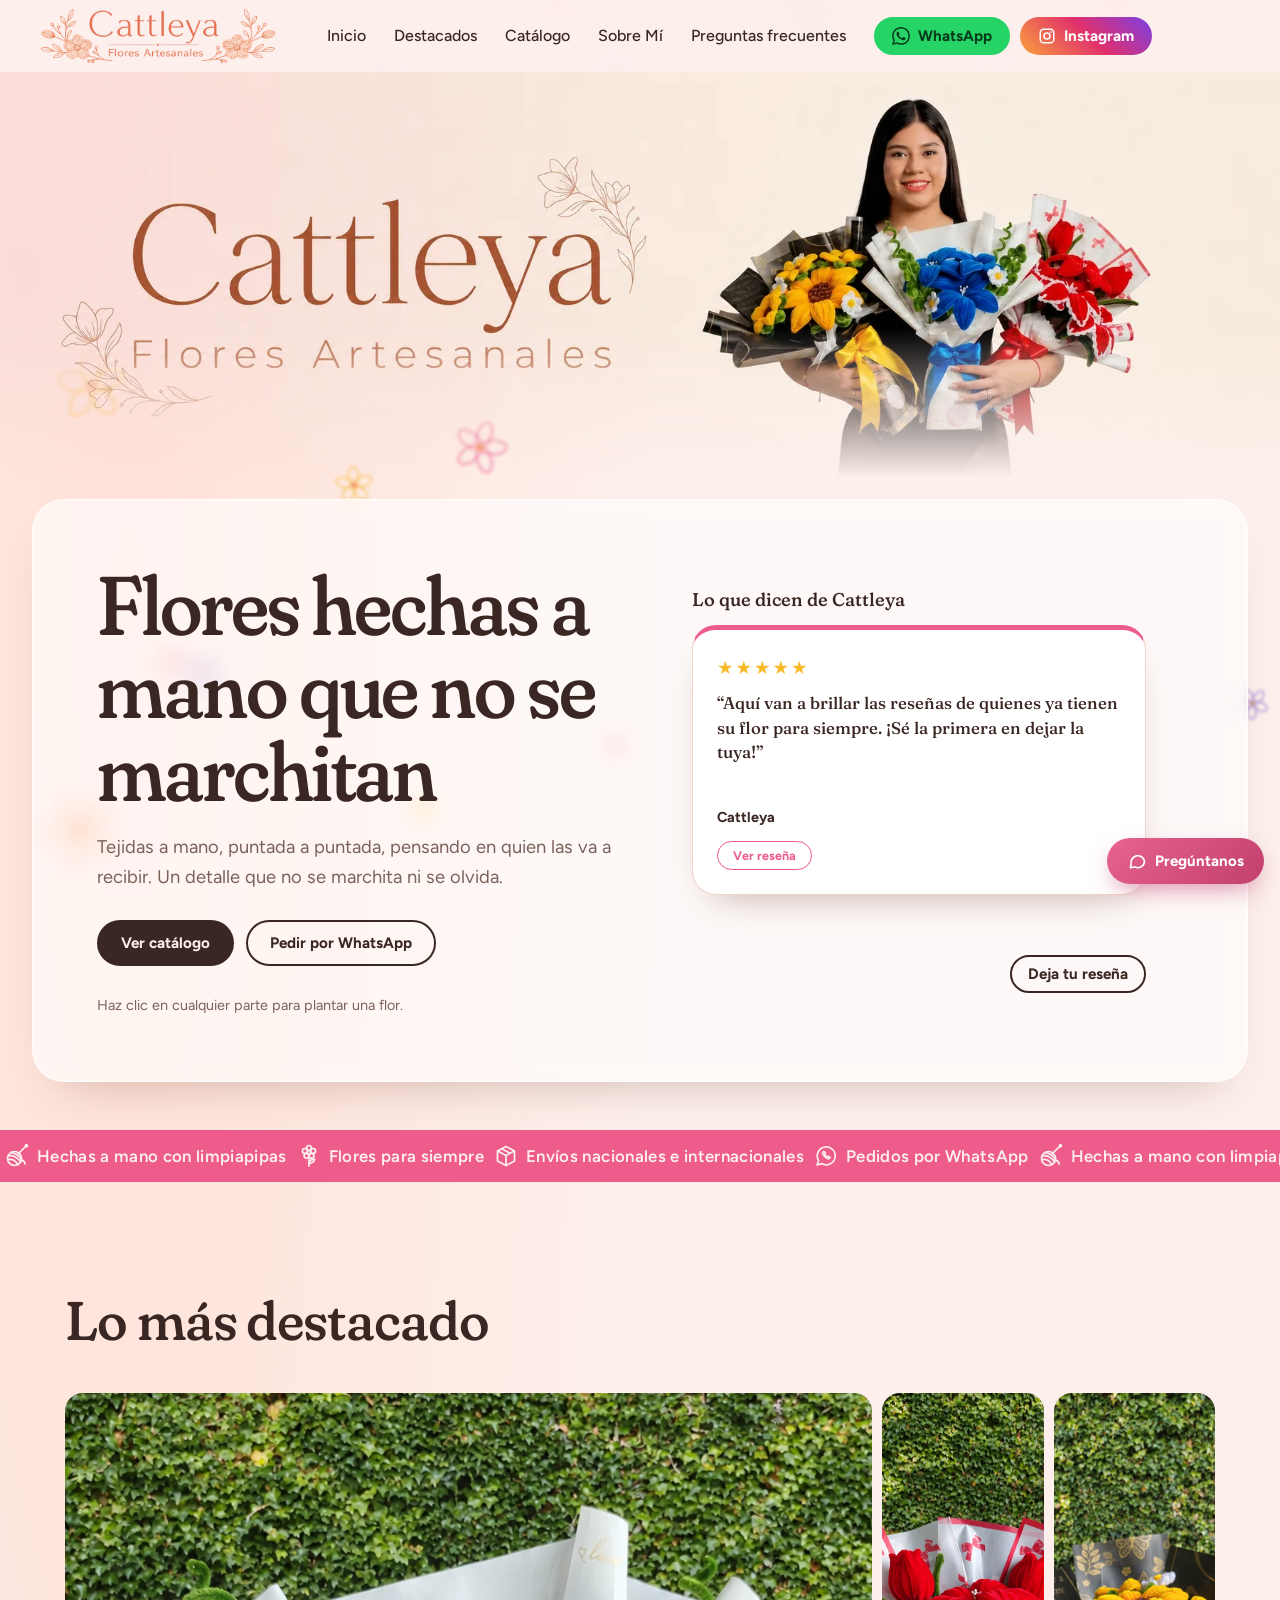
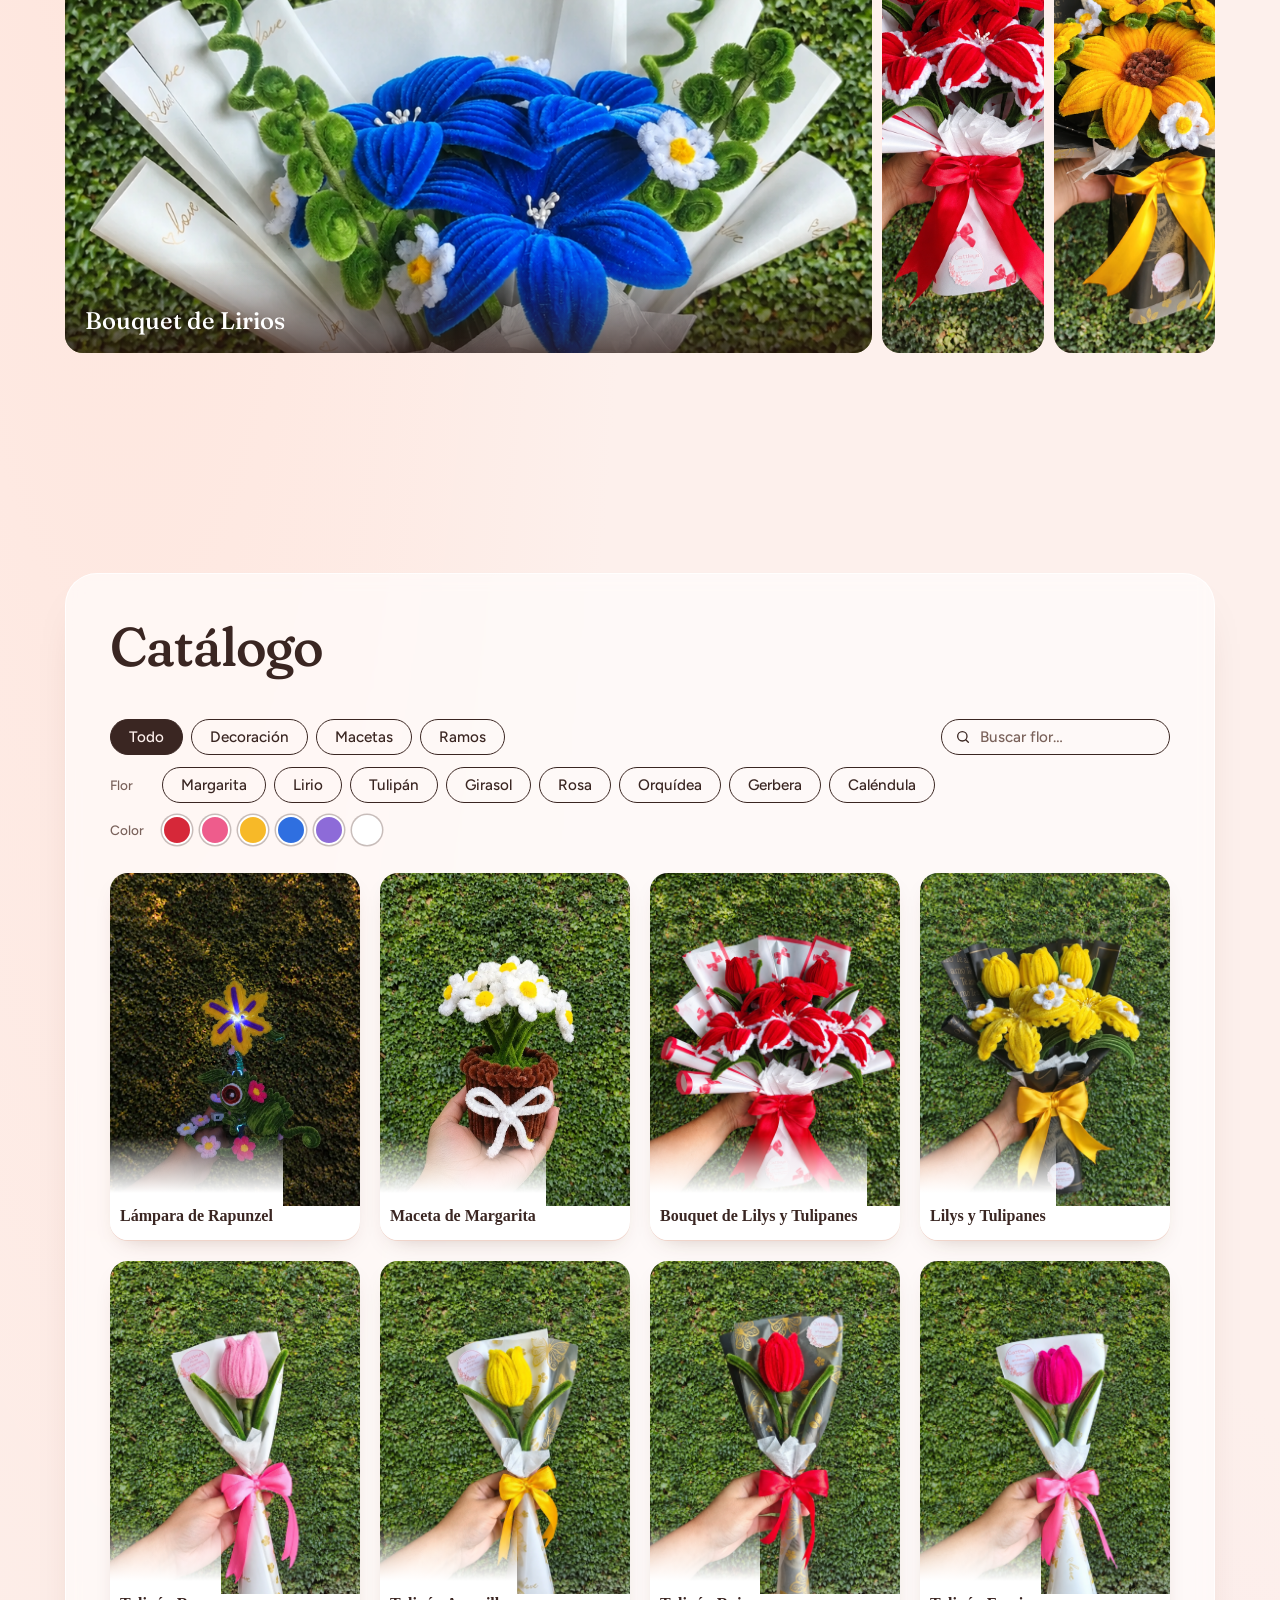
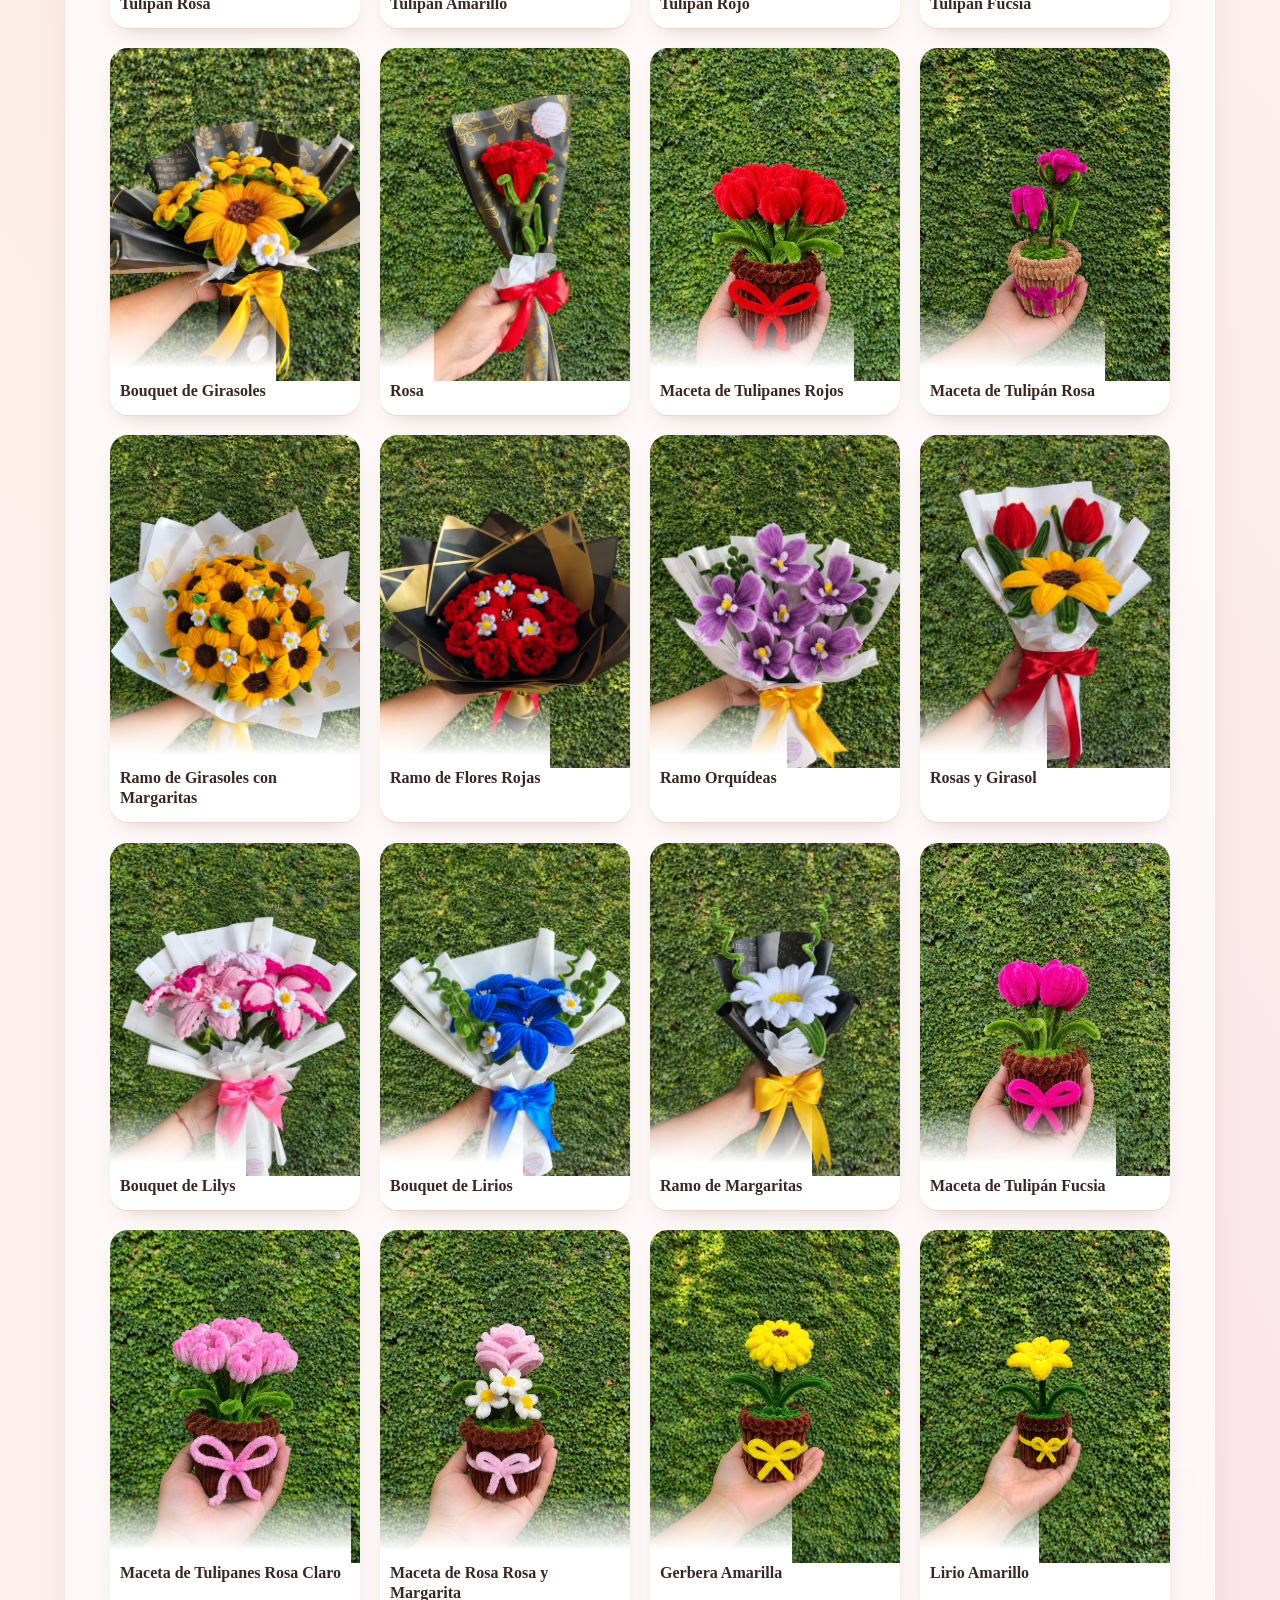
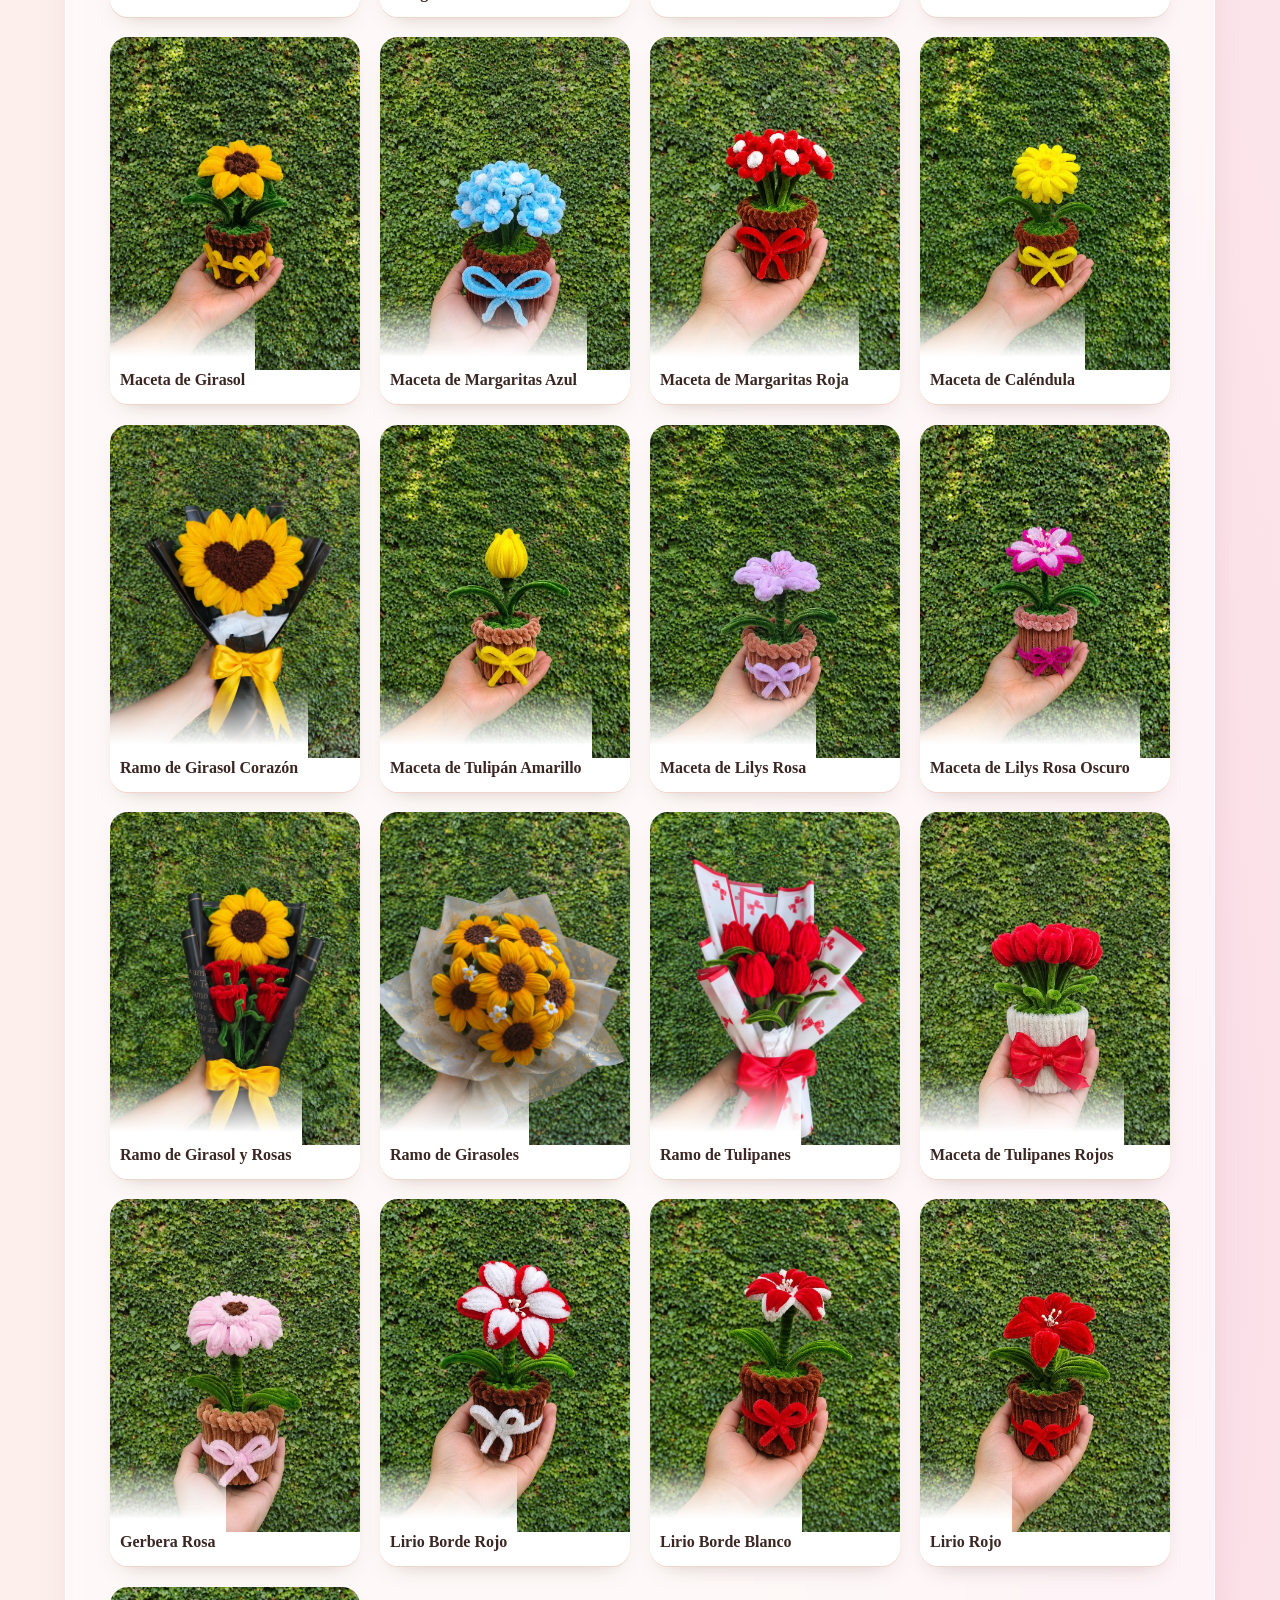
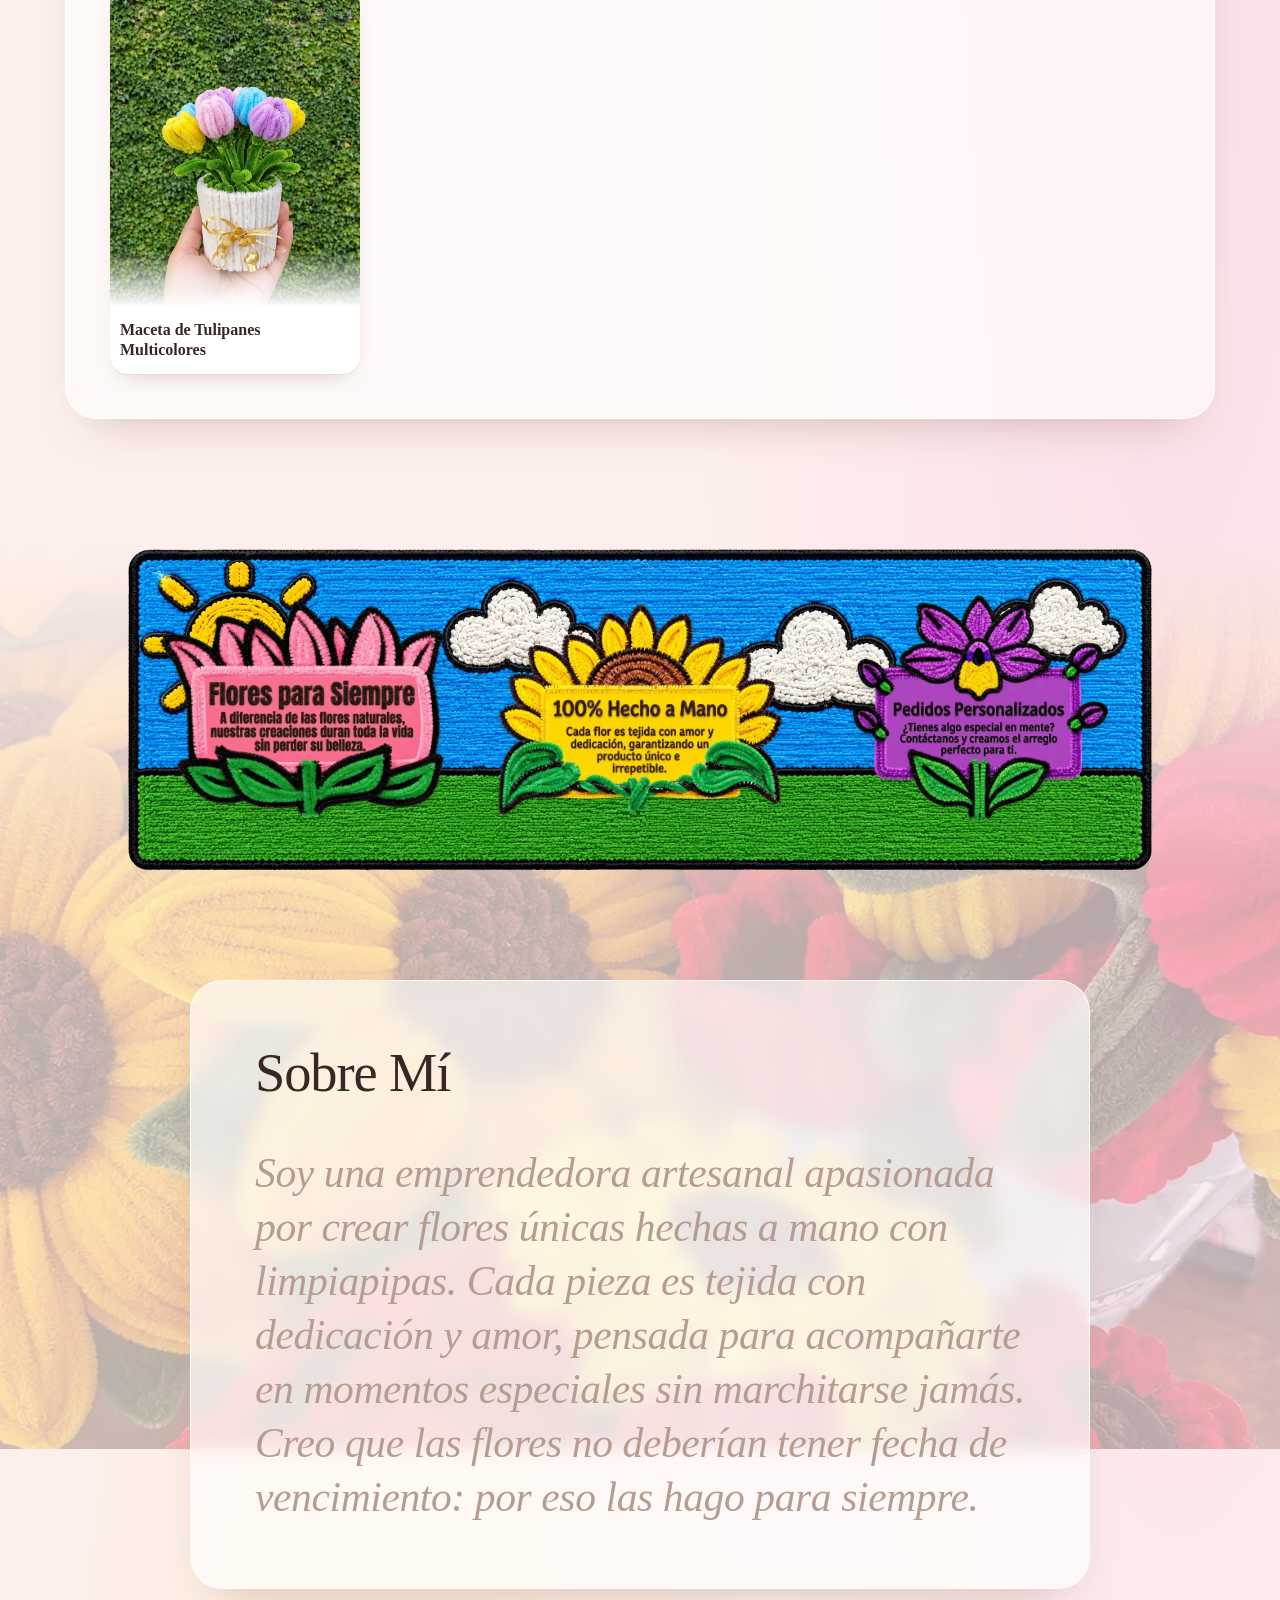
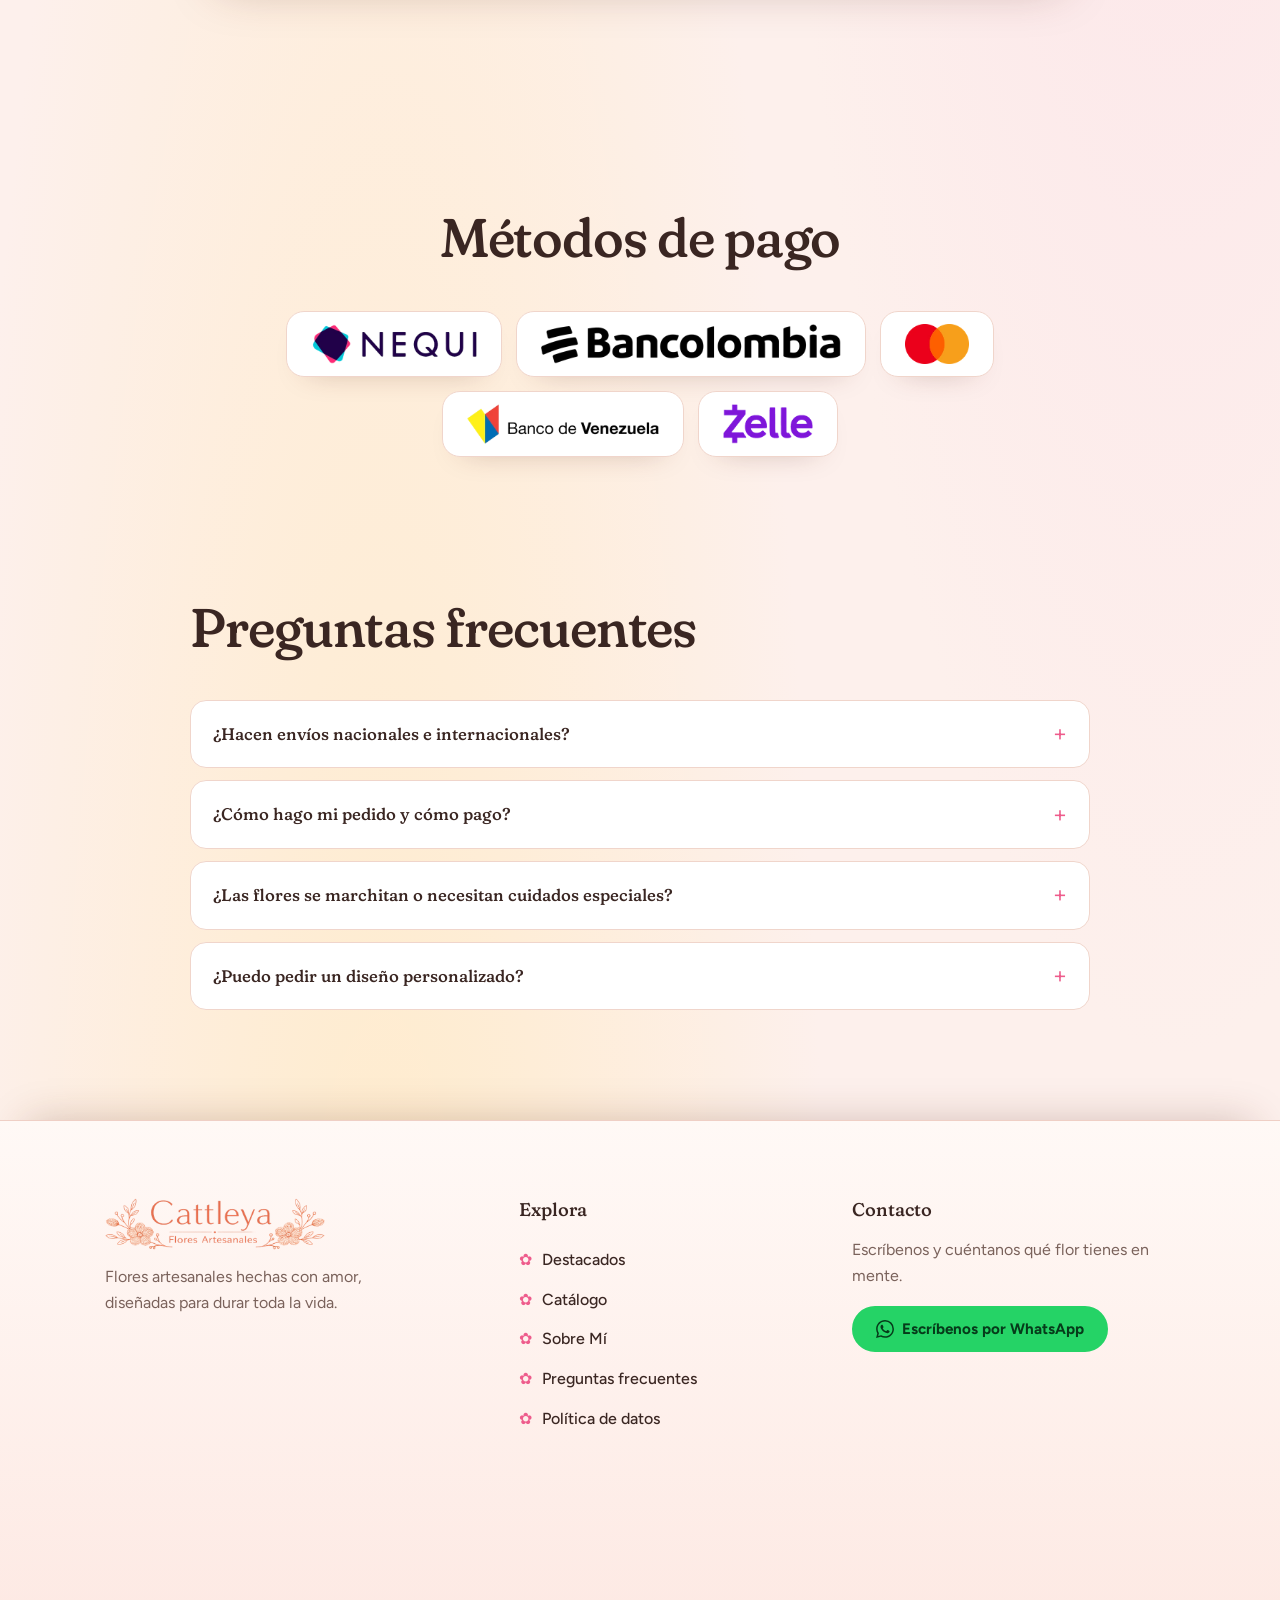
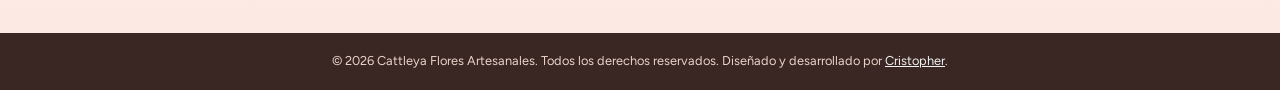
==== index.html @ bcd9f1d7 "Usar la flor de Cattleya como avatar del chat" ====
<!DOCTYPE html>
<html lang="es">
<head>
<meta charset="UTF-8">
<!-- Google Analytics -->
<script async src="https://www.googletagmanager.com/gtag/js?id=G-QS37ZQ0KGW"></script>
<script src="js/analytics.js"></script>
<meta name="viewport" content="width=device-width, initial-scale=1">
<title>Cattleya Flores Artesanales</title>
<meta name="description" content="Flores artesanales hechas a mano con limpiapipas. Ramos, bouquets y macetas que duran para siempre. Pídelas por WhatsApp.">
<meta property="og:title" content="Cattleya Flores Artesanales">
<meta property="og:description" content="Flores hechas a mano con limpiapipas que no se marchitan.">
<meta property="og:image" content="img/banner.webp">
<link rel="icon" href="img/favicon.png">
<link rel="preconnect" href="https://fonts.googleapis.com">
<link rel="preconnect" href="https://fonts.gstatic.com" crossorigin>
<link href="https://fonts.googleapis.com/css2?family=Figtree:wght@400;500;700&family=Fraunces:opsz,wght,SOFT@9..144,400..700,100&family=Lora:ital,wght@0,500;1,500&display=swap" rel="stylesheet">
<link rel="stylesheet" href="css/style.css?v=5">
</head>
<body>

<canvas id="bg" aria-hidden="true"></canvas>
<canvas id="pipe" aria-hidden="true"></canvas>

<svg width="0" height="0" style="position:absolute" aria-hidden="true"><symbol id="wa" viewBox="0 0 24 24"><path d="M17.472 14.382c-.297-.149-1.758-.867-2.03-.967-.273-.099-.471-.148-.67.15-.197.297-.767.966-.94 1.164-.173.199-.347.223-.644.075-.297-.15-1.255-.463-2.39-1.475-.883-.788-1.48-1.761-1.653-2.059-.173-.297-.018-.458.13-.606.134-.133.298-.347.446-.52.149-.174.198-.298.298-.497.099-.198.05-.371-.025-.52-.075-.149-.669-1.612-.916-2.207-.242-.579-.487-.5-.669-.51-.173-.008-.371-.01-.57-.01-.198 0-.52.074-.792.372-.272.297-1.04 1.016-1.04 2.479 0 1.462 1.065 2.875 1.213 3.074.149.198 2.096 3.2 5.077 4.487.709.306 1.262.489 1.694.625.712.227 1.36.195 1.871.118.571-.085 1.758-.719 2.006-1.413.248-.694.248-1.289.173-1.413-.074-.124-.272-.198-.57-.347m-5.421 7.403h-.004a9.87 9.87 0 01-5.031-1.378l-.361-.214-3.741.982.998-3.648-.235-.374a9.86 9.86 0 01-1.51-5.26c.001-5.45 4.436-9.884 9.888-9.884 2.64 0 5.122 1.03 6.988 2.898a9.825 9.825 0 012.893 6.994c-.003 5.45-4.437 9.884-9.885 9.884m8.413-18.297A11.815 11.815 0 0012.05 0C5.495 0 .16 5.335.157 11.892c0 2.096.547 4.142 1.588 5.945L.057 24l6.305-1.654a11.882 11.882 0 005.683 1.448h.005c6.554 0 11.89-5.335 11.893-11.893a11.821 11.821 0 00-3.48-8.413z"/></symbol><symbol id="i-yarn" viewBox="0 0 24 24"><circle cx="9.5" cy="14.5" r="7"/><path d="M3.6 11.8c4.2-.6 9.4 1.6 12 6.4M3 15.6c3.6-.6 7.4 1 9.6 4.6M6.6 8.6c4 .8 8.6 4 10 7.2"/><path d="M16.6 16.2c2 .4 3.2 1.8 3.6 3.8"/><path d="M12.5 10.5L21 2"/><circle cx="21.4" cy="1.8" r="1"/></symbol><symbol id="i-flower" viewBox="0 0 24 24"><circle cx="12" cy="8.2" r="1.7"/><circle cx="12" cy="3.9" r="2.4"/><circle cx="16.1" cy="6.9" r="2.4"/><circle cx="14.5" cy="11.7" r="2.4"/><circle cx="9.5" cy="11.7" r="2.4"/><circle cx="7.9" cy="6.9" r="2.4"/><path d="M12 14.2V22"/><path d="M12 19.2c3 0 5-1.4 5.6-4-3 0-5.1 1.4-5.6 4z"/></symbol> <symbol id="i-wa" viewBox="0 0 24 24"><path d="M3 21l1.5-4.6A9 9 0 1 1 7.7 19.6z"/><path d="M9.2 7.6c-.6.5-.8 1.4-.4 2.4.9 2.1 2.4 3.6 4.5 4.5 1 .4 1.9.2 2.4-.4l.3-.8-2-1-.9.8c-1.1-.5-1.9-1.3-2.4-2.4l.8-.9-1-2z"/></symbol> <symbol id="i-box" viewBox="0 0 24 24"><path d="M12 2.5l8.5 4.5v10L12 21.5 3.5 17V7z"/><path d="M3.8 7.1L12 11.5l8.2-4.4M12 11.5v10M7.7 4.7l8.5 4.6"/></symbol><symbol id="ig" viewBox="0 0 24 24"><path fill-rule="evenodd" d="M7.5 2h9A5.5 5.5 0 0 1 22 7.5v9a5.5 5.5 0 0 1-5.5 5.5h-9A5.5 5.5 0 0 1 2 16.5v-9A5.5 5.5 0 0 1 7.5 2zm0 2A3.5 3.5 0 0 0 4 7.5v9A3.5 3.5 0 0 0 7.5 20h9a3.5 3.5 0 0 0 3.5-3.5v-9A3.5 3.5 0 0 0 16.5 4h-9zM12 7a5 5 0 1 1 0 10 5 5 0 0 1 0-10zm0 2a3 3 0 1 0 0 6 3 3 0 0 0 0-6z"/><circle cx="17.3" cy="6.7" r="1.2"/></symbol></svg>

<header class="nav">
  <a href="#inicio" aria-label="Cattleya, inicio"><img class="logo" src="img/logo.webp" alt="Cattleya Flores Artesanales" width="235" height="56"></a>
  <button class="burger" aria-label="Abrir menú" aria-expanded="false"><i></i><i></i></button>
  <ul>
    <li><a href="#inicio">Inicio</a></li>
    <li><a href="#destacados">Destacados</a></li>
    <li><a href="#catalogo">Catálogo</a></li>
    <li><a href="#sobre">Sobre Mí</a></li>
    <li><a href="#faq">Preguntas frecuentes</a></li>
    <li><a class="btn wa" href="https://wa.me/584247167293?text=Hola!%20Me%20interesa%20un%20producto%20de%20Cattleya%20Flores%20🌸" target="_blank" rel="noopener"><svg class="ic"><use href="#wa"/></svg>WhatsApp</a></li>
    <li><a class="btn ig" href="https://www.instagram.com/cattleya._flowers/" target="_blank" rel="noopener"><svg class="ic"><use href="#ig"/></svg>Instagram</a></li>
  </ul>
</header>

<main>
  <section class="hero" id="inicio">
    <img class="banner" src="img/banner.webp" alt="Cattleya Flores Artesanales: ramos de flores hechas a mano" width="1800" height="600" fetchpriority="high">
    <div class="hero-copy">
    <div class="hero-text">
      <h1>Flores hechas a mano que no se marchitan</h1>
      <p class="lead">Tejidas a mano, puntada a puntada, pensando en quien las va a recibir. Un detalle que no se marchita ni se olvida.</p>
      <div class="btns">
        <a class="btn fill" href="#catalogo">Ver catálogo</a>
        <a class="btn" href="https://wa.me/584247167293?text=Hola!%20Me%20interesa%20un%20producto%20de%20Cattleya%20Flores%20🌸" target="_blank" rel="noopener">Pedir por WhatsApp</a>
      </div>
      <p class="hint"><span class="fine">Haz clic en cualquier parte para plantar una flor.</span><span class="coarse">Toca la pantalla para plantar una flor.</span></p>
    </div>
    <aside class="rv" aria-label="Reseñas de clientes">
      <p class="rv-title">Lo que dicen de Cattleya</p>
      <div class="rv-stack"></div>
      <div class="rv-bar"><div class="rv-dots"></div><button class="btn rv-add" type="button">Deja tu reseña</button></div>
    </aside>
    </div>
  </section>

  <div class="mq" data-mq="130s" aria-hidden="true"><div class="mq-track"><span><svg class="mq-ic"><use href="#i-yarn"/></svg>Hechas a mano con limpiapipas</span><span><svg class="mq-ic"><use href="#i-flower"/></svg>Flores para siempre</span><span><svg class="mq-ic"><use href="#i-box"/></svg>Envíos nacionales e internacionales</span><span><svg class="mq-ic"><use href="#i-wa"/></svg>Pedidos por WhatsApp</span></div></div>

  <section id="destacados"><div class="wrap">
    <h2>Lo más destacado</h2>
    <div class="acc"></div>
  </div></section>

  <section id="catalogo"><div class="wrap">
    <h2>Catálogo</h2>
    <div class="chips" role="group" aria-label="Filtrar por tipo"></div>
    <div id="grid"></div>
  </div></section>


  <div id="bg-end" aria-hidden="true"></div>
  <div class="fz">
<div class="fz-clip" aria-hidden="true"><div class="fz-bg"></div></div>

  <div id="flores-container">
    <img class="mob" src="img/banner-flores-vertical.webp" alt="" width="941" height="1672">
    <img class="dsk" src="img/fondo-flores-mejor.webp" alt="" width="1800" height="564">
    <div class="card-flores"><img src="img/card-tulipan.webp" alt="Flores para siempre: a diferencia de las flores naturales, nuestras creaciones duran toda la vida sin perder su belleza."></div>
    <div class="card-flores"><img src="img/card-girasol.webp" alt="100% hecho a mano: cada flor es tejida con amor y dedicación, garantizando un producto único e irrepetible."></div>
    <div class="card-flores"><img src="img/card-orquidea.webp" alt="Pedidos personalizados: ¿tienes algo especial en mente? Contáctanos y creamos el arreglo perfecto para ti."></div>
  </div>

  <section id="sobre"><div class="wrap narrow">
    <h2>Sobre Mí</h2>
    <p id="story">Soy una emprendedora artesanal apasionada por crear flores únicas hechas a mano con limpiapipas. Cada pieza es tejida con dedicación y amor, pensada para acompañarte en momentos especiales sin marchitarse jamás. Creo que las flores no deberían tener fecha de vencimiento: por eso las hago para siempre.</p>
  </div></section>

  <section class="pay">
    <div class="wrap"><h2>Métodos de pago</h2></div>
    <div class="pay-methods"><span class="pay-chip"><img src="img/nequi.webp" alt="Nequi" height="56"></span><span class="pay-chip"><img src="img/bc.webp" alt="Bancolombia" height="56"></span><span class="pay-chip"><img src="img/mastercard.webp" alt="Mastercard" height="56"></span><span class="pay-chip"><img src="img/bdv.webp" alt="Banco de Venezuela" height="56"></span><span class="pay-chip"><img src="img/zelle.webp" alt="Zelle" height="56"></span></div>
  </section>

  <section id="faq"><div class="wrap narrow">
    <h2>Preguntas frecuentes</h2>
    <div class="faqs">
      <!-- Preguntas de ejemplo: reemplazar por las reales cuando la dueña las confirme -->
      <details class="faq"><summary>¿Hacen envíos nacionales e internacionales?</summary><p>Sí, hacemos envíos dentro del país y también al exterior. Escríbenos por WhatsApp con tu ciudad o país para darte el costo y el tiempo estimado.</p></details>
      <details class="faq"><summary>¿Cómo hago mi pedido y cómo pago?</summary><p>Elige tu flor o ramo favorito y pídelo por WhatsApp. Allí te confirmamos el precio y puedes pagar con Nequi, Bancolombia, Mastercard, Banco de Venezuela o Zelle.</p></details>
      <details class="faq"><summary>¿Las flores se marchitan o necesitan cuidados especiales?</summary><p>No, están hechas con limpiapipas y duran para siempre. No necesitan agua ni cuidados especiales, solo evita mojarlas o dejarlas bajo el sol directo por mucho tiempo.</p></details>
      <details class="faq"><summary>¿Puedo pedir un diseño personalizado?</summary><p>Claro que sí. Cuéntanos por WhatsApp qué tienes en mente (colores, flores, ocasión) y te ayudamos a crear el arreglo perfecto.</p></details>
    </div>
  </div></section>
  </div>
</main>

<footer>
  <div class="wrap foot">
    <div class="f-brand"><img src="img/logo.webp" alt="Cattleya Flores Artesanales" width="220" height="52"><p>Flores artesanales hechas con amor, diseñadas para durar toda la vida.</p></div>
    <nav aria-label="Navegación"><h3>Explora</h3><a href="#destacados">Destacados</a><a href="#catalogo">Catálogo</a><a href="#sobre">Sobre Mí</a><a href="#faq">Preguntas frecuentes</a><a href="privacidad.html">Política de datos</a></nav>
    <div class="f-contact"><h3>Contacto</h3><p>Escríbenos y cuéntanos qué flor tienes en mente.</p><a class="btn wa" href="https://wa.me/584247167293?text=Hola!%20Me%20interesa%20un%20producto%20de%20Cattleya%20Flores%20🌸" target="_blank" rel="noopener"><svg class="ic"><use href="#wa"/></svg>Escríbenos por WhatsApp</a></div>
  </div>
  <div id="garden" aria-hidden="true"></div>
<p class="copy">&copy; <span id="y">2026</span> Cattleya Flores Artesanales. Todos los derechos reservados. Diseñado y desarrollado por <a href="https://www.instagram.com/iimcriis_/" target="_blank" rel="noopener noreferrer">Cristopher</a>.</p>
</footer>

<dialog id="dlg" aria-label="Detalle del producto">
  <div class="dlg">
    <figure class="zm"><img src="" alt=""><span class="zm-hint" aria-hidden="true">Toca para acercar</span></figure>
    <div>
      <h3></h3>
      <p>Hecha a mano con limpiapipas. Cuéntanos qué tienes en mente y te ayudamos por WhatsApp.</p>
      <a class="btn wa" href="#" target="_blank" rel="noopener"><svg class="ic"><use href="#wa"/></svg>Pedir por WhatsApp</a>
      <button class="btn x" type="button">Cerrar</button>
    </div>
  </div>
</dialog>

<dialog id="rvdlg" aria-label="Deja tu reseña">
  <form class="rvf">
    <h3>Deja tu reseña</h3>
    <p>Cuéntanos cómo te fue con tu flor. Puedes adjuntar una foto. Tu reseña se publica después de que Cattleya la revise.</p>
    <div class="stars" role="radiogroup" aria-label="Calificación"><button type="button" role="radio" aria-label="1 estrella">★</button><button type="button" role="radio" aria-label="2 estrellas">★</button><button type="button" role="radio" aria-label="3 estrellas">★</button><button type="button" role="radio" aria-label="4 estrellas">★</button><button type="button" role="radio" aria-label="5 estrellas">★</button></div>
    <input name="n" placeholder="Tu nombre" required maxlength="40" autocomplete="given-name">
    <input name="c" placeholder="Tu ciudad (opcional)" maxlength="40" autocomplete="address-level2">
    <textarea name="t" placeholder="Tu reseña" required maxlength="400" rows="4"></textarea>
    <label class="rvfoto">Tu foto (opcional)<input type="file" name="foto" accept="image/*"></label>
    <input name="web" tabindex="-1" autocomplete="off" aria-hidden="true" style="position:absolute;left:-9999px">
    <label class="rvok"><input type="checkbox" name="acepto" value="1" required><span>Acepto la <a href="privacidad.html" target="_blank" rel="noopener">política de tratamiento de datos</a> y autorizo que mi nombre, mi reseña y mi foto se publiquen en esta página.</span></label>
    <p class="rvmsg" role="status"></p>
    <div class="acts"><button class="btn" type="submit">Enviar reseña</button><button class="btn x" type="button">Cancelar</button></div>
  </form>
</dialog>

<dialog id="rvview" aria-label="Reseña completa">
  <div class="dlg">
    <figure class="rvv-fig"><img src="" alt=""></figure>
    <div>
      <span class="rv-stars"></span>
      <p class="rvv-text"></p>
      <b class="rv-who"></b>
      <button class="btn x" type="button">Cerrar</button>
    </div>
  </div>
</dialog>

<script src="js/catalogo.js?v=1"></script>
<script src="js/main.js?v=6"></script>
<script src="js/asistente.js?v=4" defer></script>
</body>
</html>
---- css/style.css ----
/* ── Base ───────────────────────────────────────── */
:root{--bg:#FDF0EC;--ink:#3A2622;--mut:#7A625B;--line:#F0D5CB;--pink:#EE5C8C;--wa:#25D366;
  --serif:'Fraunces',Georgia,serif;--r:18px;--nav:72px}
*{box-sizing:border-box}
html{scroll-behavior:smooth;color-scheme:light}
body{margin:0;background:radial-gradient(60% 50% at 10% 6%,#FFE2D8,transparent 70%),radial-gradient(55% 45% at 92% 62%,#FBDDE8,transparent 70%),radial-gradient(50% 40% at 30% 100%,#FFEBC9,transparent 70%),var(--bg) fixed;color:var(--ink);font:400 1rem/1.6 Figtree,system-ui,sans-serif}
body:has(dialog[open]){overflow:hidden}
img{max-width:100%}
[hidden]{display:none!important}
:focus-visible{outline:3px solid var(--pink);outline-offset:3px}
section{padding:clamp(56px,9vw,110px) clamp(16px,4vw,40px);scroll-margin-top:var(--nav)}
.wrap{max-width:1150px;margin:auto}.narrow{max-width:900px}
h2{font:500 clamp(2rem,5vw,3.4rem)/1.05 var(--serif);font-variation-settings:"SOFT" 100;letter-spacing:-.02em;margin:0 0 clamp(24px,4vw,44px)}
.sr{position:absolute;width:1px;height:1px;overflow:hidden;clip:rect(0 0 0 0)}
.ic{width:18px;height:18px;fill:currentColor}

/* ── Botones ────────────────────────────────────── */
.btn{display:inline-flex;align-items:center;gap:8px;padding:12px 22px;border-radius:999px;border:2px solid var(--ink);
  background:transparent;color:var(--ink);font:700 .95rem Figtree,sans-serif;text-decoration:none;cursor:pointer;
  transition:transform .2s,background .2s,color .2s}
.btn:hover{transform:translateY(-2px)}
.btn.fill{background:var(--ink);color:var(--bg)}
.btn.ig{background:linear-gradient(45deg,#F9A13B,#E1306C 52%,#7B3FE4);border-color:transparent;background-origin:border-box;color:#fff}
.btn.ig:hover{filter:saturate(1.2) brightness(1.05)}
.btn.wa{background:var(--wa);border-color:var(--wa);color:#063b1a}

/* ── Navegación ─────────────────────────────────── */
.nav{position:fixed;inset:0 0 auto;z-index:50;height:var(--nav);display:flex;align-items:center;justify-content:flex-start;
  padding:0 clamp(16px,4vw,40px);transition:background .3s,box-shadow .3s}
.nav{background:rgba(253,240,236,.95);backdrop-filter:blur(12px)}
.nav.solid,.nav.open{box-shadow:0 1px 0 var(--line)}
.logo{height:56px;width:auto;display:block}
.nav ul{display:flex;align-items:center;gap:var(--navgap,28px);list-style:none;margin:0 0 0 clamp(24px,4vw,56px);padding:0}
.nav ul a:not(.btn){color:var(--ink);text-decoration:none;font-weight:500}
.nav ul a:not(.btn):hover{text-decoration:underline;text-underline-offset:6px;text-decoration-color:var(--pink);text-decoration-thickness:2px}
.nav .btn{padding:8px 16px}
.burger{display:none;background:none;border:0;width:44px;height:44px;cursor:pointer;position:relative}
.burger i{position:absolute;left:10px;right:10px;height:2px;background:var(--ink);transition:transform .3s}
.burger i:first-child{top:17px}.burger i:last-child{top:25px}
.open .burger i:first-child{transform:translateY(4px) rotate(45deg)}
.open .burger i:last-child{transform:translateY(-4px) rotate(-45deg)}
@media(max-width:1000px){.nav ul{--navgap:14px;margin-left:20px}}
@media(min-width:1001px) and (max-width:1279px){.nav ul{--navgap:12px;margin-left:14px}.nav ul a:not(.btn){font-size:.92rem;white-space:nowrap}.nav .btn{padding:8px 14px}}
@media(min-width:761px) and (max-width:1000px){.nav ul{--navgap:8px;margin-left:10px}.nav ul a:not(.btn){font-size:.88rem}.nav .btn{padding:8px 12px}}
@media(min-width:761px){.nav ul li:has(>.btn.wa){margin-inline-end:calc(-1 * (var(--navgap,28px) - 10px))}}
@media(max-width:760px){
  .burger{display:block}
  .nav>a:first-child{position:absolute;left:50%;transform:translateX(-50%)}
  .logo{height:48px}
  .burger{margin-left:-10px}
  .nav ul{display:none;position:absolute;top:var(--nav);margin:0;left:0;right:0;flex-direction:column;gap:18px;padding:24px;background:var(--bg);box-shadow:0 12px 20px -12px rgba(60,25,15,.25)}
  .nav.open ul{display:flex}
}

/* ── Hero (lienzo de limpiapipas) ───────────────── */
.hero{position:relative;padding:var(--nav) 0 0;overflow:hidden;scroll-margin-top:0}
.banner{display:block;width:100%;height:auto;-webkit-mask-image:linear-gradient(#000 60%,transparent 95%);mask-image:linear-gradient(#000 60%,transparent 95%)}
.hero-copy{position:relative;display:grid;grid-template-columns:minmax(0,520px) minmax(0,1fr);gap:clamp(24px,5vw,72px);align-items:center;
  margin:0 clamp(12px,3vw,32px) clamp(24px,5vw,48px);padding:clamp(28px,6vw,64px);border-radius:32px;
  background:rgba(255,255,255,.62);backdrop-filter:blur(8px);border:1px solid rgba(255,255,255,.85);box-shadow:0 24px 50px -30px rgba(90,40,25,.35)}
.hero h1{font:500 clamp(2.4rem,7vw,5.2rem)/1 var(--serif);font-variation-settings:"SOFT" 100;letter-spacing:-.025em;max-width:13ch;margin:0 0 20px}
.lead{max-width:44ch;color:var(--mut);font-size:1.15rem;margin:0 0 28px}
.btns{display:flex;gap:12px;flex-wrap:wrap}
.hint{margin:28px 0 0;font-size:.9rem;color:var(--mut)}
.coarse{display:none}
@media(pointer:coarse){.fine{display:none}.coarse{display:inline}}

/* ── Marquesinas ────────────────────────────────── */
.mq{overflow:hidden;background:var(--pink);color:var(--bg)}
.mq.light{background:#fff;border-block:1px solid var(--line)}
.mq-track{display:flex;align-items:center;width:max-content;animation:mq var(--d,45s) linear infinite}
.mq-track span{display:inline-flex;align-items:center;gap:8px;padding:14px 5px;font:600 1.05rem/1 Figtree,sans-serif;letter-spacing:.02em;white-space:nowrap}
.mq-ic{flex:none;width:24px;height:24px;fill:none;stroke:currentColor;stroke-width:1.7;stroke-linecap:round;stroke-linejoin:round}
.mq-track .fl{padding:14px 0;opacity:.55;font-size:.6em}
.mq-track img{height:56px;width:auto;margin:14px 24px}
@keyframes mq{to{transform:translateX(-50%)}}

/* ── Destacados: acordeón de imágenes ───────────── */
.acc{display:flex;gap:10px;height:min(70vh,560px)}
.acc button{flex:1;position:relative;padding:0;border:0;border-radius:var(--r);overflow:hidden;cursor:pointer;background:var(--line);
  transition:flex .6s cubic-bezier(.2,.8,.2,1)}
.acc button.on{flex:5}
.acc img{position:absolute;inset:0;width:100%;height:100%;object-fit:cover;object-position:center 35%}
.acc span{position:absolute;inset:auto 0 0;padding:44px 20px 18px;color:#fff;text-align:left;font:500 1.5rem var(--serif);
  background:linear-gradient(transparent,rgba(40,18,12,.72));opacity:0;transition:opacity .4s}
.acc .on span{opacity:1;transition-delay:.25s}
@media(max-width:700px){
  .acc{height:auto;gap:12px;overflow-x:auto;scroll-snap-type:x mandatory;scrollbar-width:none;
    margin-inline:calc(-1 * clamp(16px,4vw,40px));padding:0 clamp(16px,4vw,40px) 6px;scroll-padding-inline:clamp(16px,4vw,40px)}
  .acc::-webkit-scrollbar{display:none}
  .acc button,.acc button.on{flex:0 0 78%;aspect-ratio:2/3;scroll-snap-align:start}
  .acc span{opacity:1}
}

/* ── Catálogo ───────────────────────────────────── */
.chips{display:grid;gap:12px;margin:0 0 28px}
.chip{border:1.5px solid var(--ink);background:transparent;color:var(--ink);padding:8px 18px;border-radius:999px;
  font:500 .95rem Figtree,sans-serif;cursor:pointer;transition:background .2s,color .2s}
.chip[aria-pressed=true]{background:var(--ink);color:var(--bg)}
#grid{display:grid;grid-template-columns:repeat(auto-fill,minmax(min(100%,160px),1fr));gap:14px}
@media(min-width:900px){#grid{grid-template-columns:repeat(auto-fill,minmax(230px,1fr));gap:20px}}
[data-tilt]{transform:perspective(700px) rotateX(var(--rx,0deg)) rotateY(var(--ry,0deg));transition:transform .25s ease-out,box-shadow .25s}
.card{position:relative;display:flex;flex-direction:column;padding:0;border:0;border-radius:var(--r);overflow:hidden;background:#fff;text-align:left;cursor:pointer;
  box-shadow:0 1px 0 var(--line),0 10px 24px -14px rgba(90,40,25,.35)}
.card:hover{box-shadow:0 1px 0 var(--line),0 22px 34px -16px rgba(90,40,25,.45)}
.card img{display:block;flex:none;width:100%;height:auto;aspect-ratio:3/4;object-fit:cover}
/* Cinta «Nuevo» (esquina superior izquierda) */
.nuevo{position:absolute;top:0;left:0;z-index:2;width:92px;height:92px;overflow:hidden;pointer-events:none}
.nuevo span{position:absolute;top:19px;left:-31px;width:128px;padding:5px 0;text-align:center;transform:rotate(-45deg);background:linear-gradient(135deg,#EE5C8C,#D9406F);color:#fff;font:800 .72rem/1 Figtree,system-ui,sans-serif;letter-spacing:.12em;text-transform:uppercase;box-shadow:0 2px 6px rgba(90,40,25,.35)}
@media(max-width:700px){.nuevo{width:76px;height:76px}.nuevo span{top:15px;left:-27px;width:106px;padding:4px 0;font-size:.62rem}}
.card b{display:block;position:relative;margin-top:-70px;padding:70px 10px 14px;background:linear-gradient(rgba(255,255,255,0),rgba(255,255,255,.6) 31px,#fff 57px);font:600 1rem/1.25 'DM Serif Text',Georgia,serif;color:var(--ink)}

/* ── Banner de flores (tarjetas posicionadas por JS) ── */
#flores-container{position:relative;max-width:1024px;margin:20px auto 0;border-radius:16px;overflow:hidden}
#flores-container .mob{display:block;width:100%;height:auto}
#flores-container .dsk{display:none;width:100%;height:auto}
@media(min-width:768px){#flores-container .mob{display:none}#flores-container .dsk{display:block}}
.card-flores{position:absolute}
.card-flores img{display:block;width:100%;height:auto;filter:drop-shadow(0 4px 3px rgba(0,0,0,.07)) drop-shadow(0 2px 2px rgba(0,0,0,.06))}

/* ── Fondo interactivo y flores al clic ─────────── */
#bg,#pipe{position:fixed;inset:0;width:100%;height:100%;pointer-events:none}
#bg{z-index:-1;filter:blur(1.6px)}#pipe{z-index:45}

/* ── Sobre nosotros ─────────────────────────────── */
#sobre .narrow{padding:clamp(28px,6vw,64px);border-radius:32px;background:rgba(255,255,255,.62);backdrop-filter:blur(8px);border:1px solid rgba(255,255,255,.85);box-shadow:0 24px 50px -30px rgba(90,40,25,.35)}
#sobre h2{font-family:'Playfair Display',Georgia,serif;font-variation-settings:normal}
#story{margin:0;font:italic 500 clamp(1.5rem,3.6vw,2.6rem)/1.3 'Playfair Display',Georgia,serif;font-variation-settings:normal;letter-spacing:-.01em}
#story span{color:#B79C92;transition:color .25s}
#story span.lit{color:var(--ink)}

/* ── Pagos ──────────────────────────────────────── */
.pay{padding-inline:0}.pay h2{text-align:center}.pay .wrap{padding-inline:clamp(16px,4vw,40px)}
@media(min-width:761px){.pay{padding-bottom:32px}}
.pay-methods{display:flex;flex-wrap:wrap;justify-content:center;gap:14px;max-width:900px;margin:0 auto}
.pay-chip{display:flex;align-items:center;justify-content:center;padding:12px 24px;border-radius:var(--r);background:#fff;border:1.5px solid var(--line);box-shadow:0 14px 30px -22px rgba(90,40,25,.35);transition:transform .25s,box-shadow .25s}
.pay-chip img{height:40px;width:auto;display:block}
@media(hover:hover){.pay-chip:hover{transform:translateY(-4px);box-shadow:0 20px 36px -20px rgba(90,40,25,.4)}}
@media(max-width:480px){.pay-chip{padding:10px 18px}.pay-chip img{height:32px}}

/* ── Footer con jardín ─────────────────────────── */
footer{position:relative;padding:clamp(44px,6vw,80px) 0 0;background:linear-gradient(180deg,#FFF9F6,#FDE7E1);border-top:1px solid #EFCFC5;box-shadow:0 -24px 40px -28px rgba(90,40,25,.28)}
.foot{display:grid;grid-template-columns:1.3fr 1fr 1.2fr;gap:clamp(28px,5vw,64px);align-items:start;padding-inline:clamp(16px,4vw,40px)}
.foot img{display:block;width:220px;height:auto}
.foot p{max-width:32ch;color:var(--mut);margin:14px 0 0}
.foot h3{margin:0 0 16px;font:500 1.15rem var(--serif);font-variation-settings:"SOFT" 100}
.foot nav{display:flex;flex-direction:column;gap:6px}
.foot nav a{display:inline-flex;align-items:center;gap:10px;width:fit-content;padding:4px 0;color:var(--ink);text-decoration:none;font-weight:500}
.foot nav a::before{content:"✿";color:var(--pink);transition:transform .3s}
.foot nav a:hover::before{transform:rotate(72deg) scale(1.25)}
.foot nav a:hover{text-decoration:underline;text-decoration-color:var(--pink);text-underline-offset:5px}
.f-contact p{margin:0 0 18px}
#garden{margin-top:28px;height:170px;line-height:0}
#garden svg{display:block;width:100%;height:100%;overflow:visible}
.st{transition:transform .6s cubic-bezier(.2,.8,.2,1)}
.sw{animation:sway 5s ease-in-out infinite alternate}
@keyframes sway{from{transform:rotate(-2.2deg)}to{transform:rotate(2.2deg)}}
.stem{fill:none;stroke-linecap:round;stroke-dasharray:1;stroke-dashoffset:1}
.stem.a{stroke:#1F7A3A;stroke-width:7}.stem.b{stroke:#43C267;stroke-width:3.5}
.leaf{fill:#2E9E4F;stroke:#1F7A3A;stroke-width:2;transform:scale(0);transform-box:fill-box;transform-origin:0 100%}
.pop{transform:scale(0);transform-box:view-box;transform-origin:0 0}
.grow .stem{animation:draw 1.1s cubic-bezier(.4,.1,.3,1) var(--d) forwards}
.grow .leaf{animation:grow .5s cubic-bezier(.3,1.5,.5,1) calc(var(--d) + .6s) forwards}
.grow .pop{animation:grow .7s cubic-bezier(.3,1.6,.5,1) calc(var(--d) + .95s) forwards}
@keyframes draw{to{stroke-dashoffset:0}}
@keyframes grow{to{transform:scale(1)}}
.copy{margin:0;padding:18px clamp(16px,4vw,40px);background:var(--ink);color:#EBD3CA;font-size:.8rem;text-align:center}
@media(max-width:760px){.foot{grid-template-columns:1fr;gap:0}.foot>*{padding-block:24px}.foot>*+*{border-top:1px solid #EFCFC5}.foot>:first-child{padding-top:0}.f-contact .btn{width:100%;justify-content:center}#garden{height:140px}}

/* ── Diálogo de producto ────────────────────────── */
dialog{border:0;border-radius:24px;padding:0;width:min(1140px,94vw);max-height:92vh;overflow:hidden;background:var(--bg);color:var(--ink);
  box-shadow:0 30px 80px -20px rgba(60,25,15,.5)}
dialog::backdrop{background:rgba(58,38,34,.55);backdrop-filter:blur(3px)}
dialog[open]{animation:pop .35s cubic-bezier(.2,.9,.3,1.2)}
@keyframes pop{from{opacity:0;transform:translateY(16px) scale(.96)}}
.dlg{display:grid;grid-template-columns:1fr 1fr}
/* foto del diálogo + zoom */
.zm{position:relative;margin:0;overflow:hidden;background:#fff;line-height:0;aspect-ratio:3/4;max-height:92vh;cursor:zoom-in;touch-action:pan-y}
.zm.z{touch-action:none;cursor:grab}
.zm.drag{cursor:grabbing}
.dlg .zm img{position:absolute;inset:0;width:100%;height:100%;object-fit:cover;display:block;transform-origin:0 0;transition:transform .22s ease-out;will-change:transform;user-select:none;-webkit-user-drag:none}
.zm.drag img{transition:none}
.zm-hint{position:absolute;left:12px;bottom:12px;padding:6px 12px;border-radius:999px;background:rgba(58,38,34,.72);color:#fff;font:500 .8rem/1.2 Figtree,sans-serif;pointer-events:none;transition:opacity .25s}
.zm.z .zm-hint{opacity:0}
.dlg div{display:flex;flex-direction:column;justify-content:center;align-items:flex-start;gap:16px;padding:32px}
.dlg h3{margin:0;font:500 clamp(1.6rem,3vw,2.2rem)/1.1 var(--serif);font-variation-settings:"SOFT" 100}
.dlg p{margin:0;color:var(--mut)}
@media(max-width:700px){.dlg{grid-template-columns:1fr;overflow-y:auto;max-height:92vh}.zm{aspect-ratio:auto;max-height:none}.dlg .zm img{position:static;inset:auto;height:auto;max-height:min(58vh,117.5vw);object-fit:cover;object-position:center bottom}.dlg div{padding:24px}}

@media(prefers-reduced-motion:reduce){
  *,*::before,*::after{animation:none!important;transition:none!important}
  html{scroll-behavior:auto}
  .stem{stroke-dashoffset:0!important}.leaf,.pop{transform:scale(1)!important}
}

@media(max-width:700px){.card img{aspect-ratio:2/3;object-fit:contain;background:#fff}}
/* Fotos hechas en el panel (3:4): en el celular llenan la tarjeta tal como las encuadraste, sin franja blanca */
@media(max-width:700px){.card img.p34{aspect-ratio:3/4;object-fit:cover}}
@media(pointer:coarse){.acc button:focus-visible,.card:focus-visible{outline:none}}

.copy a {
    color: #f1f1f1; /* Un color blanco roto o crema muy claro */
    text-decoration: underline;
}

.copy a:hover {
    color: #e6c7c2; /* El color de hover que prefieras */
}
/* ── Catálogo: panel translúcido (igual que Sobre Mí) ── */
#catalogo .wrap{padding:clamp(14px,4vw,44px);border-radius:32px;background:rgba(255,255,255,.62);backdrop-filter:blur(8px);border:1px solid rgba(255,255,255,.85);box-shadow:0 24px 50px -30px rgba(90,40,25,.35)}

/* ── Buscador y filtros ── */
.row{display:flex;flex-wrap:wrap;align-items:center;gap:8px}
.lbl{min-width:44px;font:500 .85rem Figtree,sans-serif;color:var(--mut)}
.find{position:relative;display:flex;align-items:center;margin-left:auto}
.find svg{position:absolute;left:14px;width:16px;height:16px;fill:none;stroke:var(--ink);stroke-width:2;stroke-linecap:round;pointer-events:none}
.find input{width:min(230px,100%);padding:8px 16px 8px 38px;border:1.5px solid var(--ink);border-radius:999px;background:transparent;color:var(--ink);font:500 .95rem Figtree,sans-serif;transition:width .3s,background .2s}
.find input::placeholder{color:var(--mut)}
.find input:focus{background:#fff;width:min(300px,100%)}
.pal{width:30px;height:30px;padding:0;border:2px solid #fff;border-radius:50%;background:var(--c);box-shadow:0 0 0 1.5px rgba(58,38,34,.28);cursor:pointer;transition:transform .2s,box-shadow .2s}
.pal:hover{transform:scale(1.12)}
.pal[aria-pressed=true]{box-shadow:0 0 0 2.5px var(--ink);transform:scale(1.12)}
.vacio{margin:0;padding:32px 0 8px;text-align:center;color:var(--mut)}
.vacio .chip{margin-left:8px}
@media(max-width:700px){.find{flex:1 1 100%;margin-left:0}.find input,.find input:focus{width:100%}}
@media(max-width:700px){#grid{grid-template-columns:repeat(2,1fr);gap:12px}.row.sc{flex-wrap:nowrap;overflow-x:auto;scrollbar-width:none;margin-inline:-14px;padding-inline:14px}.row.sc::-webkit-scrollbar{display:none}.row.sc>*{flex:none}}

/* ── Reseñas: tarjetas que giran ── */
.rv{width:100%;max-width:480px;justify-self:center}
.rv-title{margin:0 0 14px;font:500 1.15rem var(--serif);font-variation-settings:"SOFT" 100}
.rv-stack{position:relative;height:300px}
.rv-card{position:absolute;inset:0 26px 30px 0;display:flex;gap:16px;align-items:flex-start;padding:24px;border-radius:24px;background:#fff;border:1px solid var(--line);border-top:5px solid var(--a);cursor:pointer;
  box-shadow:0 18px 40px -22px rgba(90,40,25,.45);cursor:pointer;transform-origin:0 100%;
  transform:translate(calc(var(--p,0) * 13px),calc(var(--p,0) * 10px)) rotate(calc(var(--p,0) * 1.8deg)) scale(calc(1 - var(--p,0) * .045));
  opacity:clamp(0,calc(3 - var(--p,0)),1);z-index:calc(10 - var(--p,0));transition:transform .7s cubic-bezier(.2,.8,.2,1),opacity .5s}
.rv-card.out{transform:translate(115%,-14px) rotate(14deg);opacity:0;z-index:20;transition-duration:.45s}
.rv-card img{flex:none;width:96px;height:128px;object-fit:cover;border-radius:14px;cursor:pointer}
.rv-card>div{min-width:0;height:100%;display:flex;flex-direction:column;gap:8px}
.rv-stars{color:#F7B928;font-size:1.15rem;letter-spacing:2px}
.rv-card p{margin:0;flex:1;min-height:0;overflow:hidden;font:500 1.05rem/1.45 var(--serif);color:var(--ink)}
/* El recorte con «…» va en un <span> interior: en un hijo directo de flex (el <p>) el navegador lo ignora y el texto se cortaba a media línea. Las líneas visibles se ajustan solas al alto disponible (main.js). */
.rv-clamp{display:-webkit-box;-webkit-box-orient:vertical;-webkit-line-clamp:4;overflow:hidden}
.rv-who{font-size:.9rem}.rv-who small{font-weight:400;color:var(--mut);font-size:.85rem}
.rv-view{align-self:flex-start;margin-top:4px;padding:6px 15px;border-radius:999px;border:1.5px solid var(--pink);background:transparent;color:var(--pink);font:700 .78rem Figtree,sans-serif;cursor:pointer;transition:background .2s,color .2s}
.rv-view:hover{background:var(--pink);color:#fff}
.rv-bar{display:flex;align-items:center;justify-content:space-between;gap:12px;margin-top:30px;padding-right:26px}
.rv-dots{display:flex;gap:8px}
.rv-dots button{width:10px;height:10px;padding:0;border:0;border-radius:99px;background:#D9BFB5;cursor:pointer;transition:width .3s,background .3s}
.rv-dots button[aria-current=true]{width:26px;background:var(--pink)}
.rv-add{padding:8px 16px;margin-left:auto}
@media(max-width:960px){.hero-copy{grid-template-columns:1fr}.rv{justify-self:start}}
@media(min-width:1400px){.hero-copy{max-width:1500px;margin-inline:auto}.rv{max-width:620px}.rv-stack{height:330px}.rv-card{padding:30px}}
@media(max-width:480px){.rv-stack{height:330px}.rv-card img{width:78px;height:104px}}

/* ── Formulario de reseña ── */
#rvdlg{width:min(480px,94vw)}
.rvf{display:grid;gap:14px;padding:28px}
.rvf h3{margin:0;font:500 1.7rem/1.1 var(--serif);font-variation-settings:"SOFT" 100}
.rvf p{margin:0;color:var(--mut)}
.rvf input,.rvf textarea{width:100%;padding:12px 16px;border:1.5px solid var(--ink);border-radius:16px;background:#fff;color:var(--ink);font:400 1rem Figtree,sans-serif;resize:vertical}
.stars{display:flex;gap:2px}
.stars button{padding:0 2px;border:0;background:none;font-size:2.1rem;line-height:1;color:#D9BFB5;cursor:pointer;transition:transform .15s}
.stars button:hover{transform:scale(1.15)}.stars button.on{color:#F7B928}
.acts{display:flex;flex-wrap:wrap;gap:10px}

/* ── Preguntas frecuentes ───────────────────────── */
.faqs{display:grid;gap:12px}
.faq{border:1.5px solid var(--line);border-radius:16px;background:#fff;padding:4px 22px;transition:border-color .2s}
.faq[open]{border-color:var(--pink)}
.faq summary{list-style:none;cursor:pointer;padding:18px 30px 18px 0;position:relative;font:500 1.05rem/1.35 var(--serif);font-variation-settings:"SOFT" 100}
.faq summary::-webkit-details-marker{display:none}
.faq summary::after{content:"+";position:absolute;right:0;top:50%;transform:translateY(-50%);font:400 1.4rem/1 Figtree,sans-serif;color:var(--pink);transition:transform .3s}
.faq[open] summary::after{transform:translateY(-50%) rotate(45deg)}
.faq p{margin:0 0 20px;color:var(--mut)}

/* ── Reseña ampliada (al hacer clic en una tarjeta) ── */
#rvview .dlg:has(.rvv-fig[hidden]){grid-template-columns:1fr}
#rvview{width:fit-content;max-width:94vw}
#rvview .dlg{grid-template-columns:auto minmax(260px,360px)}
#rvview .dlg>div{padding:32px 44px 32px 36px}
.rvv-fig{margin:0;line-height:0;display:grid;place-items:center;padding:12px;background:transparent}
.rvv-fig img{display:block;width:auto;height:auto;max-width:calc(94vw - 440px);max-height:calc(92vh - 24px);object-fit:contain;border-radius:14px}
.rvv-text{font:500 1.35rem/1.5 var(--serif);font-variation-settings:"SOFT" 100;color:var(--ink)}
#rvview .rv-stars{font-size:1.3rem}
#rvview .rv-who{font-size:1rem}
@media(max-width:700px){#rvview{width:94vw}#rvview .dlg{grid-template-columns:1fr}.rvv-fig img{max-width:100%;max-height:62vh}#rvview .dlg>div{padding:22px}}

/* ── Fondo de flores: desde el final del catálogo hasta el footer ── */
.fz{position:relative;isolation:isolate}
.fz-clip{position:absolute;inset:0;z-index:-1;pointer-events:none;overflow:clip;
  -webkit-mask-image:linear-gradient(transparent,#000 16%,#000 84%,transparent);mask-image:linear-gradient(transparent,#000 16%,#000 84%,transparent)}
.fz-bg{position:sticky;top:0;height:100vh;overflow:hidden}
.fz-bg::before{content:"";position:absolute;inset:-6%;background:url(/img/fondo-resenas.webp) center/cover no-repeat;opacity:.27;animation:fz-drift 26s ease-in-out infinite alternate}
@keyframes fz-drift{from{transform:scale(1) translate(0,0)}to{transform:scale(1.08) translate(-1.5%,1.5%)}}

/* Formulario de reseña: foto y mensaje */
.rvfoto{display:grid;gap:6px;color:var(--mut);font-size:.9rem}
.rvmsg{min-height:1.3em;font-size:.9rem}
.rvok{display:flex;gap:10px;align-items:flex-start;font-size:.85rem;line-height:1.35;color:var(--mut)}
.rvf .rvok input{width:auto;flex:none;margin:2px 0 0;padding:0;accent-color:var(--pink)}
.rvok a{color:var(--ink)}

/* Móvil/táctil: mientras hay una ventana abierta (foto, reseña) se quitan los desenfoques del fondo.
   Se ve igual porque el fondo queda tapado por el velo oscuro, y evita que se trabe el zoom. Escritorio no cambia. */
@media(max-width:700px),(pointer:coarse){
  dialog::backdrop{backdrop-filter:none}
  body:has(dialog[open]) *{backdrop-filter:none!important}
  /* Scroll fluido: el fondo de florecitas ya se ve suave a resolución normal, así que su desenfoque no se nota pero cuesta mucho en cada fotograma */
  #bg{filter:none}
}
/* Reseña: en celulares el formulario es más alto que la pantalla; ahora se desplaza dentro del cuadro */
#rvdlg{max-height:85vh;max-height:92dvh;overflow-y:auto;overscroll-behavior:contain}
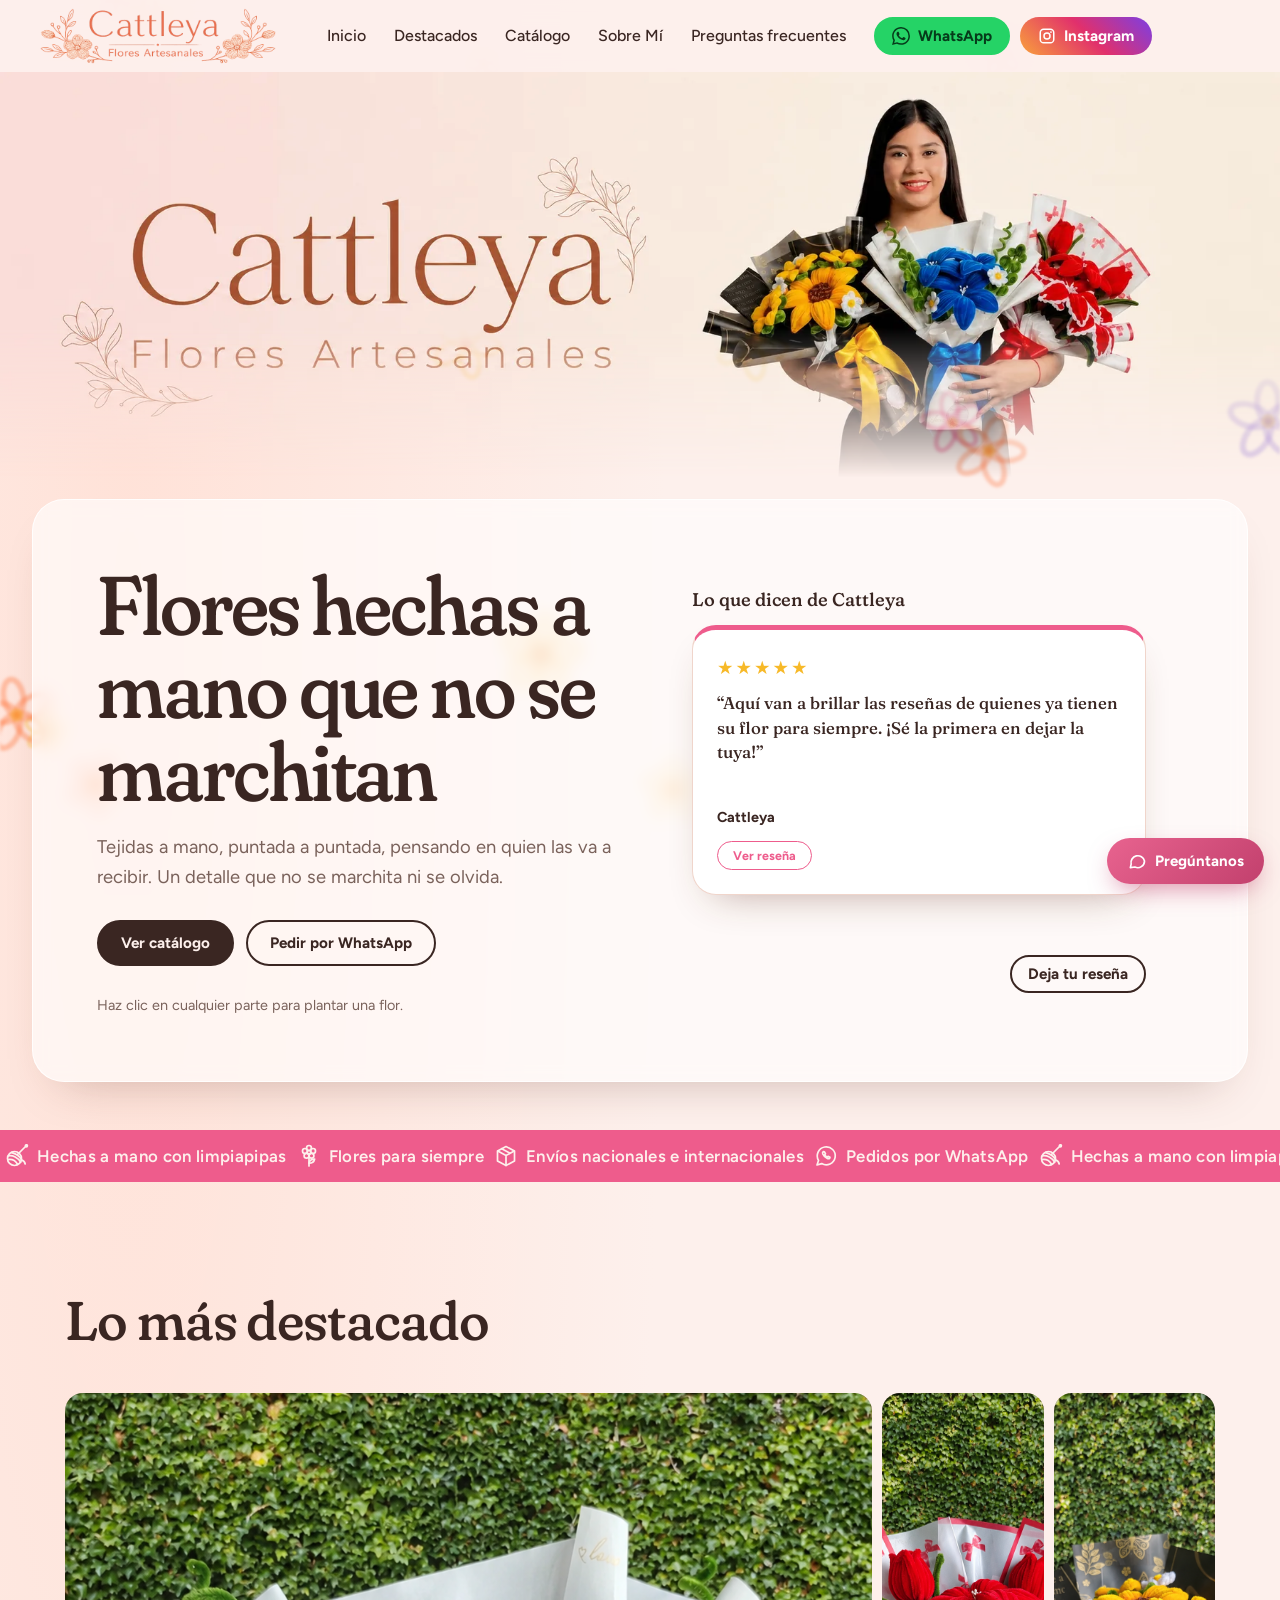
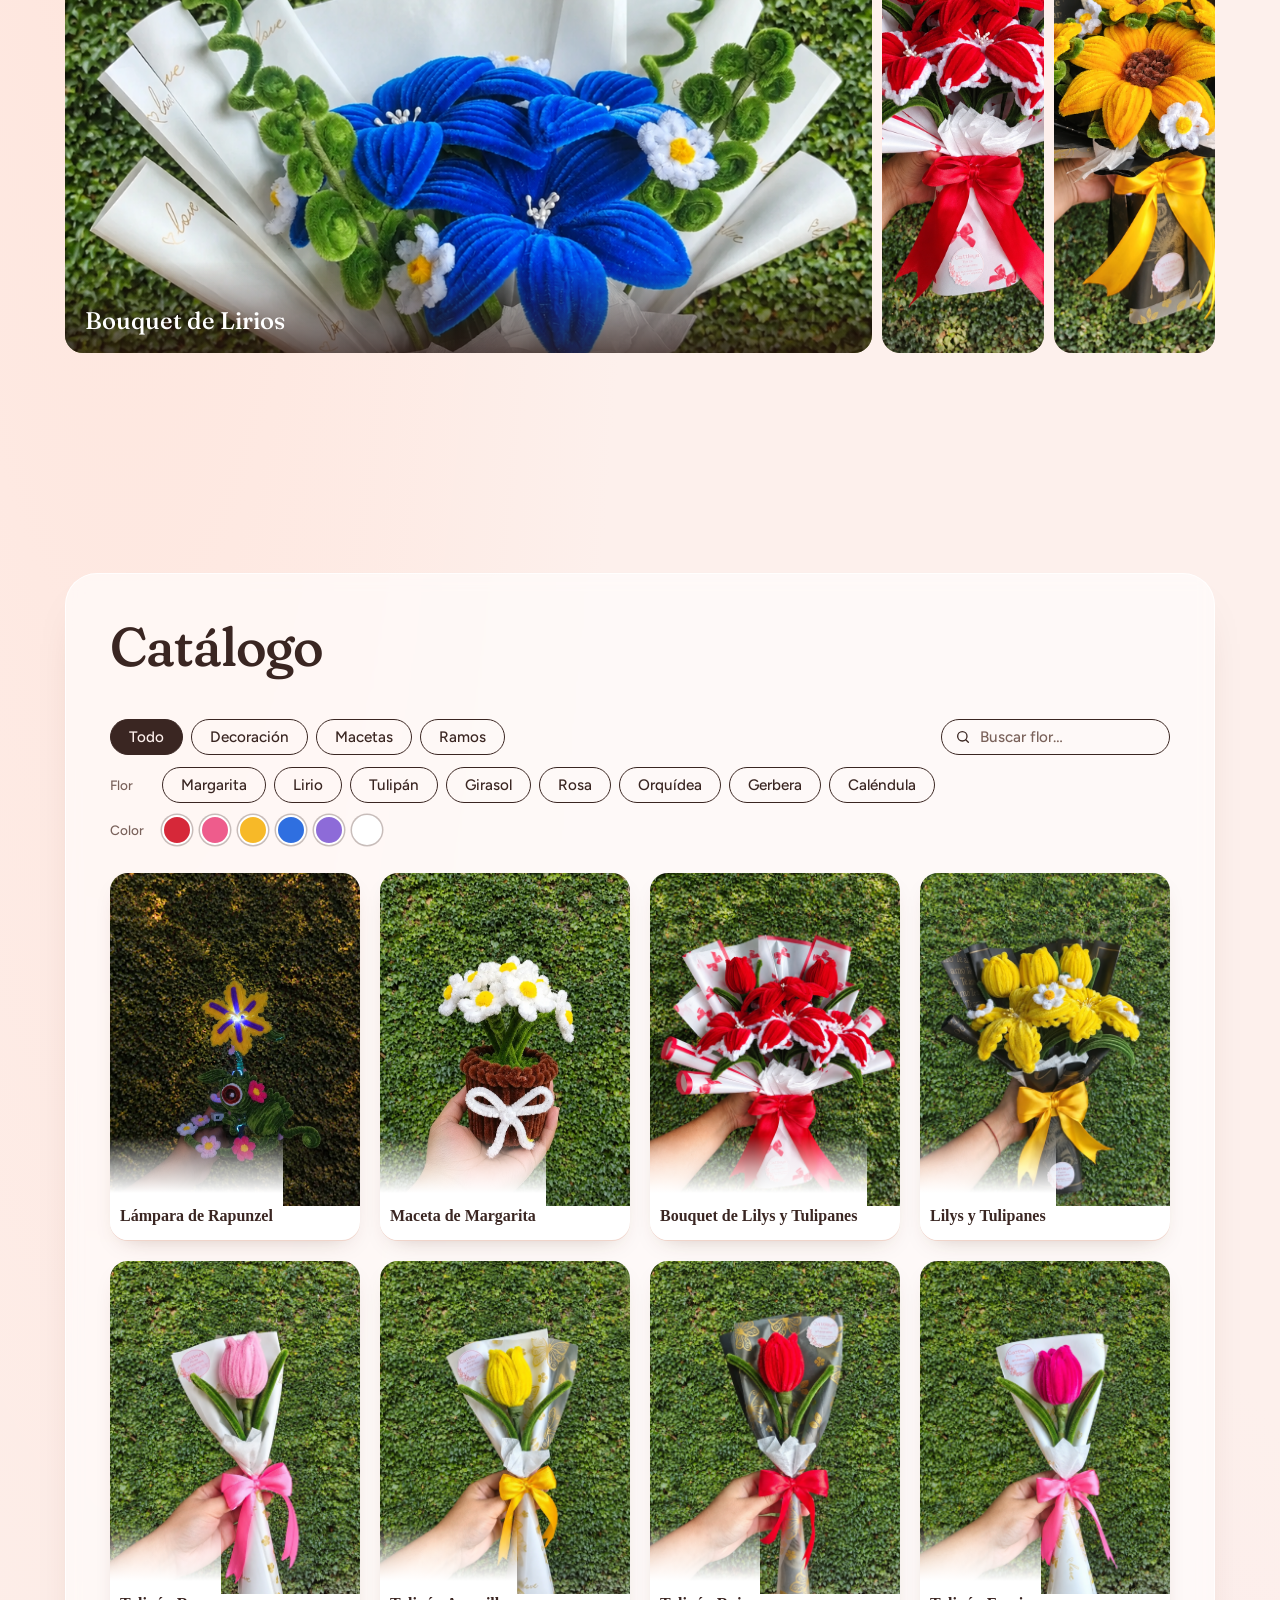
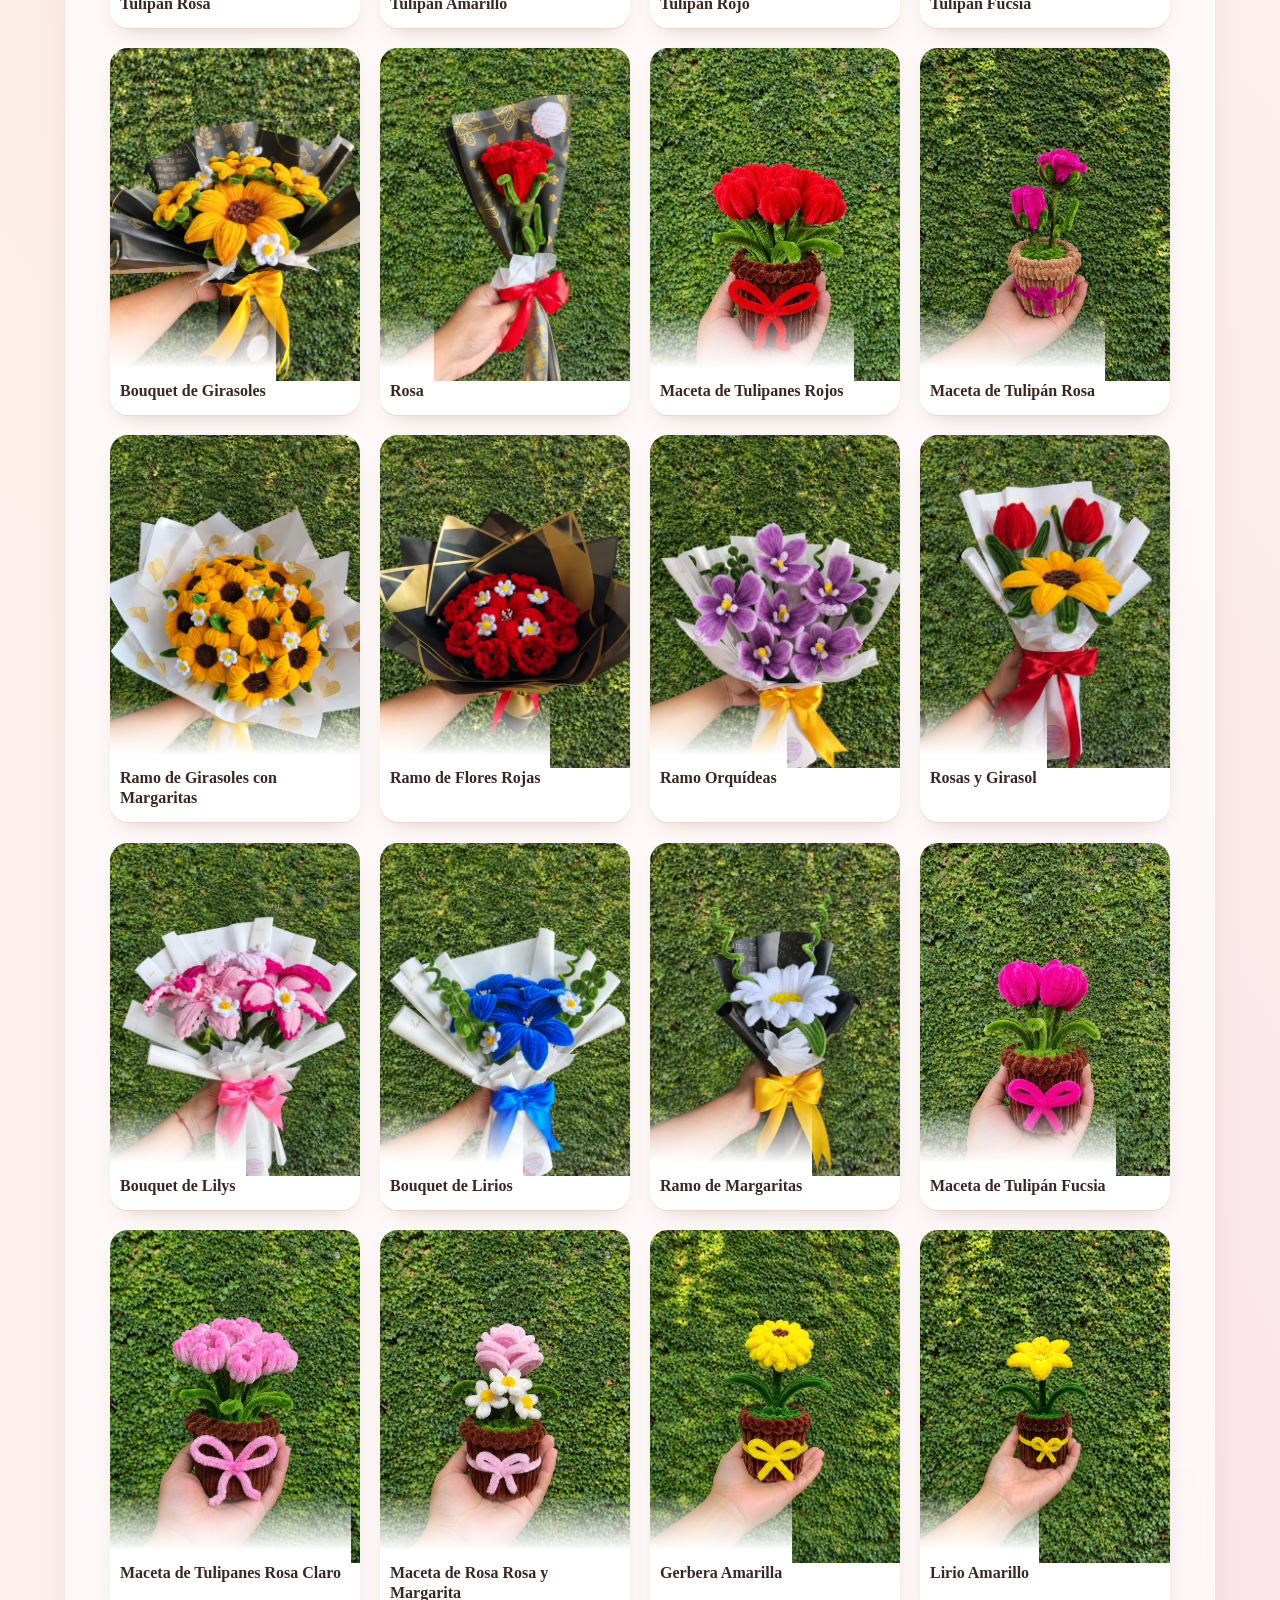
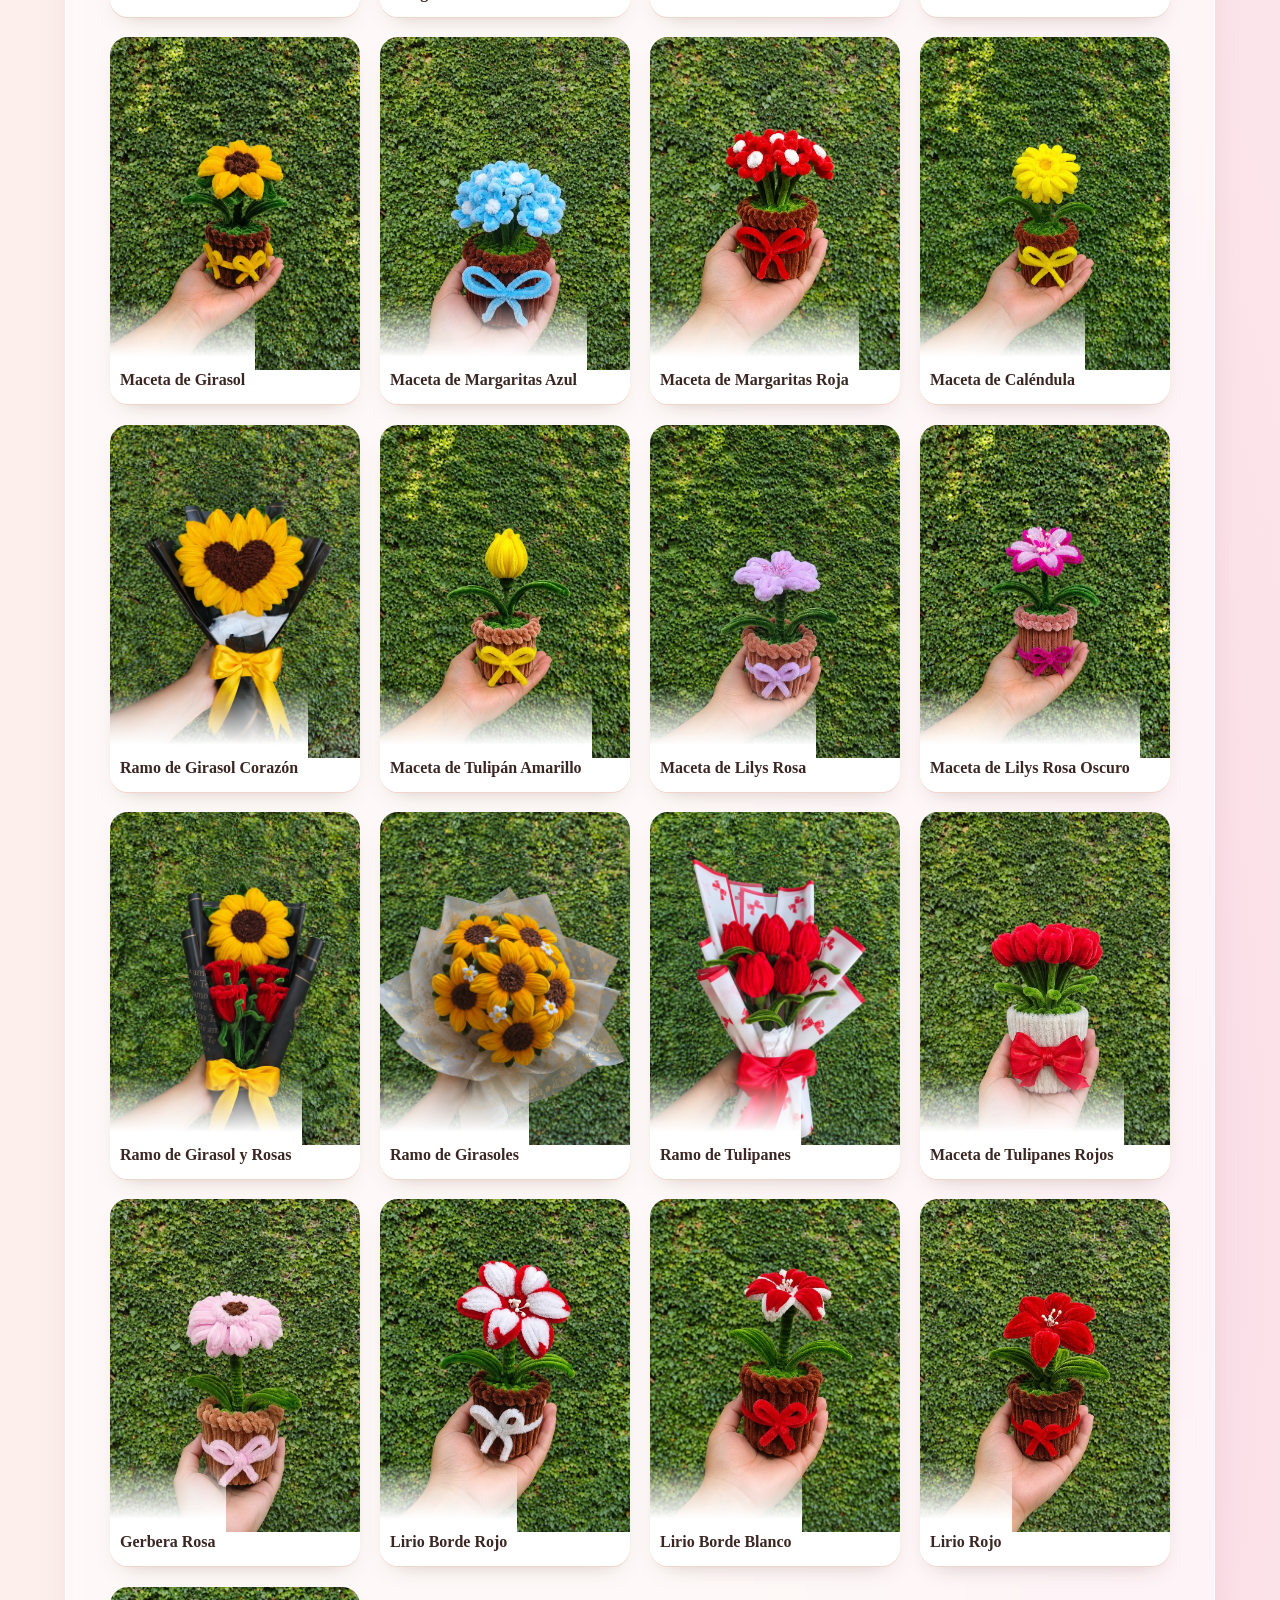
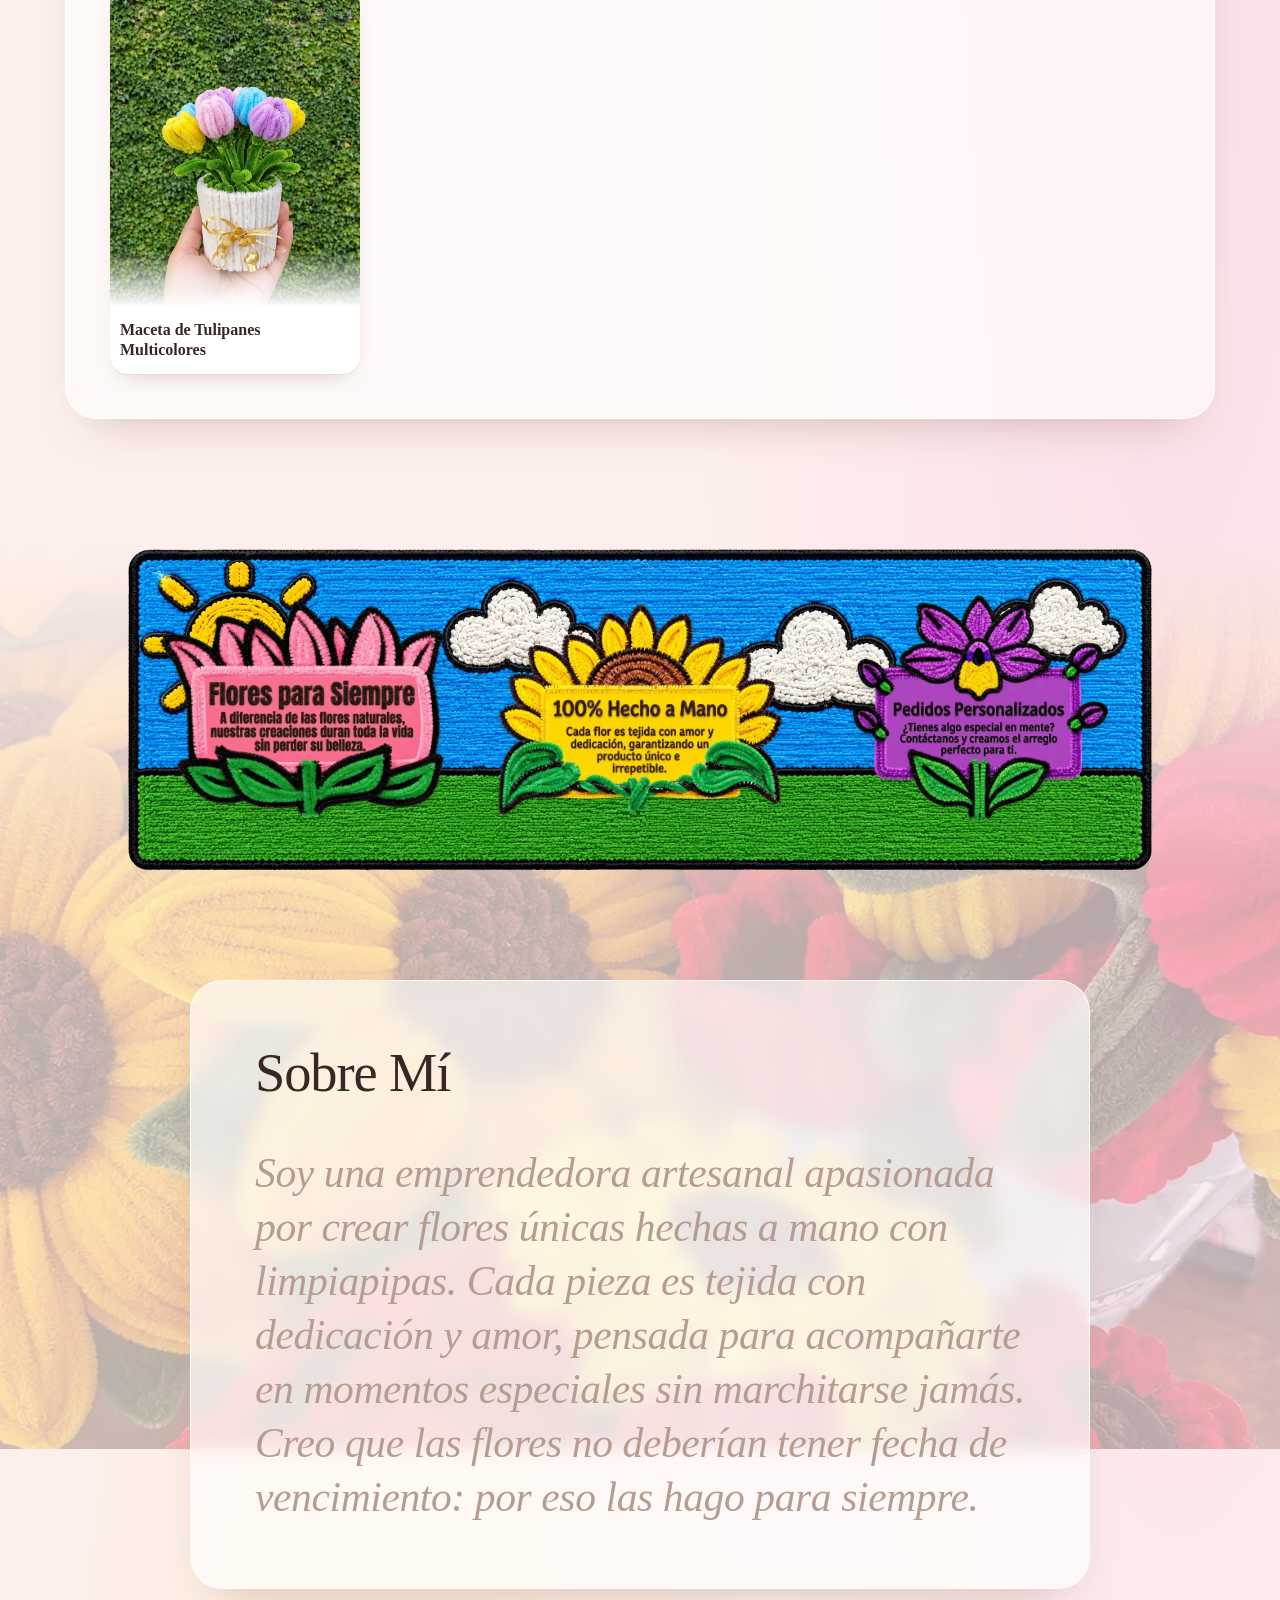
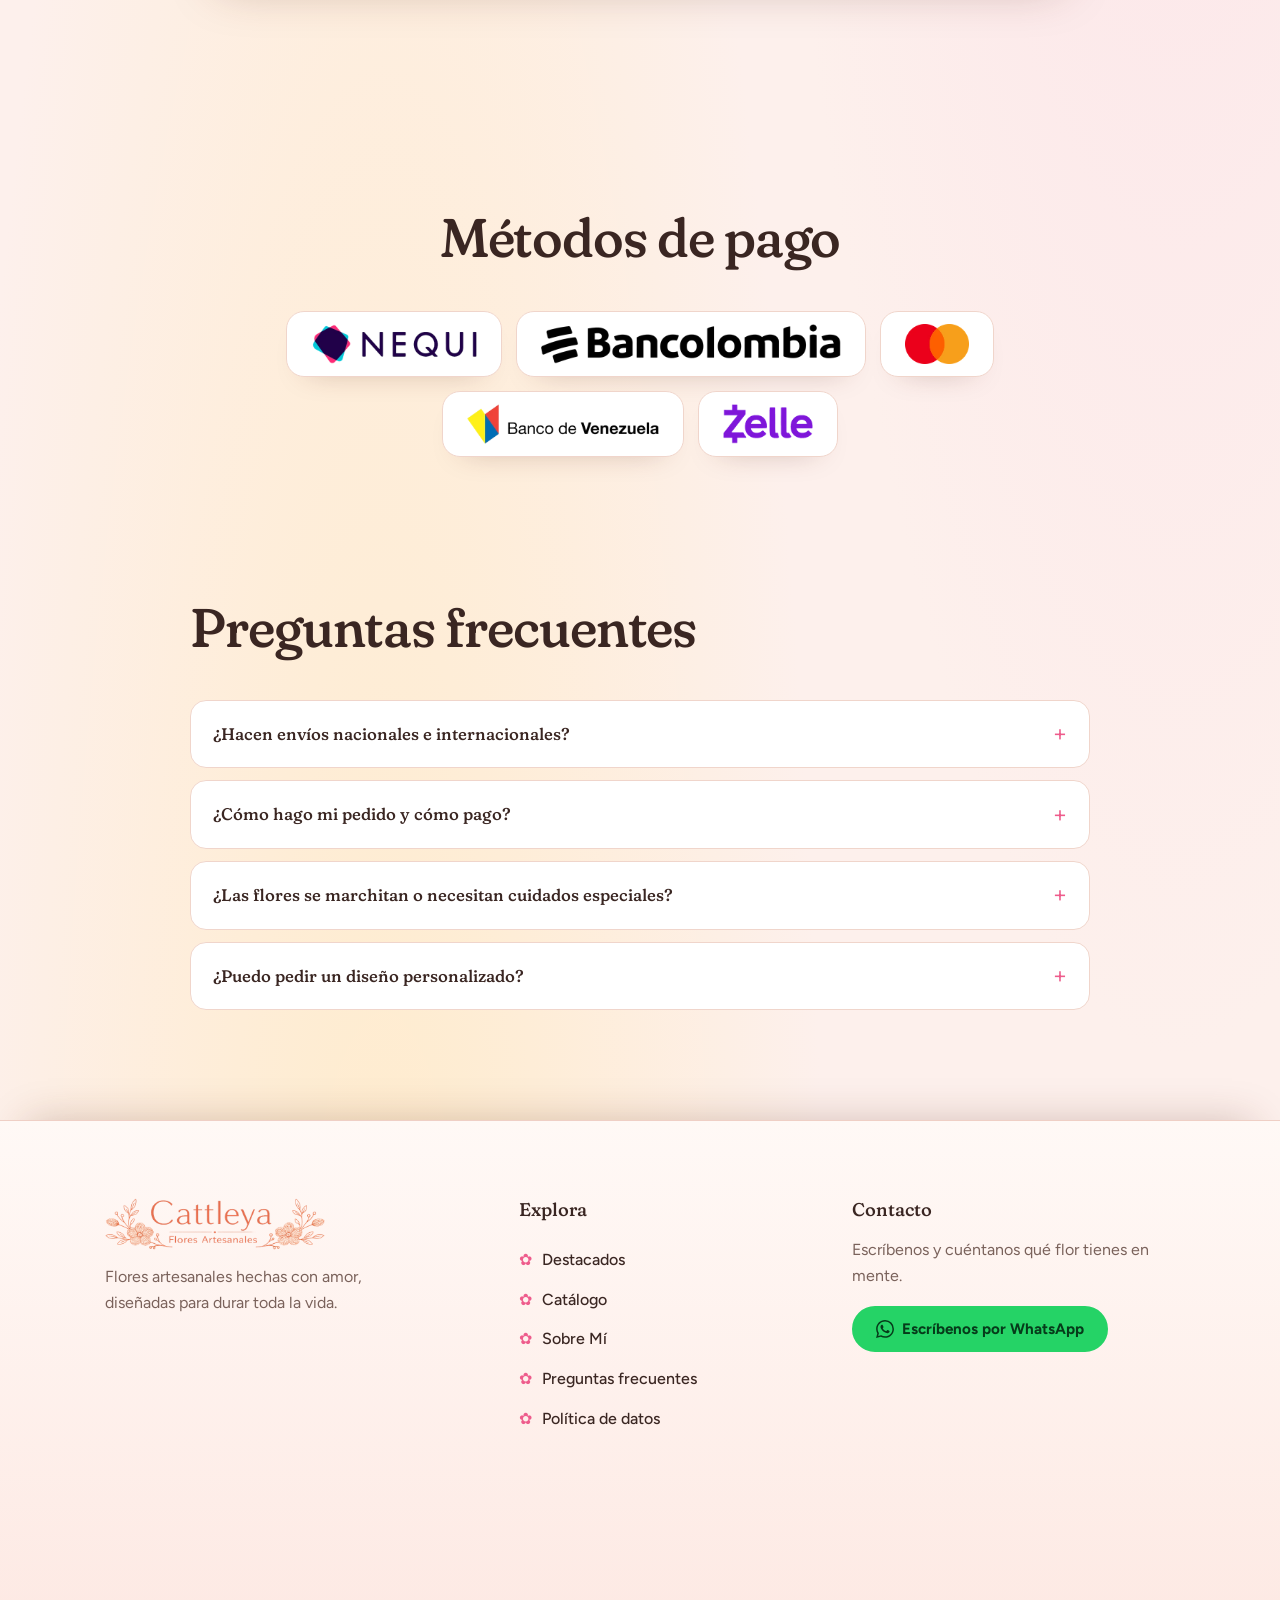
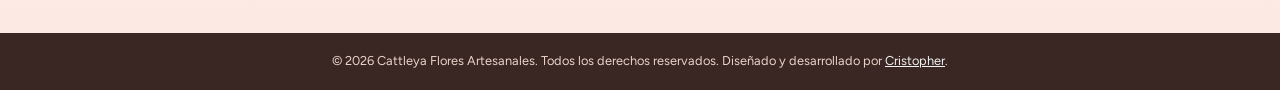
==== commit 3c531ef3: "Flores recomendadas tocables en el chat" ====
--- a/index.html
+++ b/index.html
@@ -160,6 +160,6 @@
 
 <script src="js/catalogo.js?v=1"></script>
 <script src="js/main.js?v=6"></script>
-<script src="js/asistente.js?v=4" defer></script>
+<script src="js/asistente.js?v=5" defer></script>
 </body>
 </html>
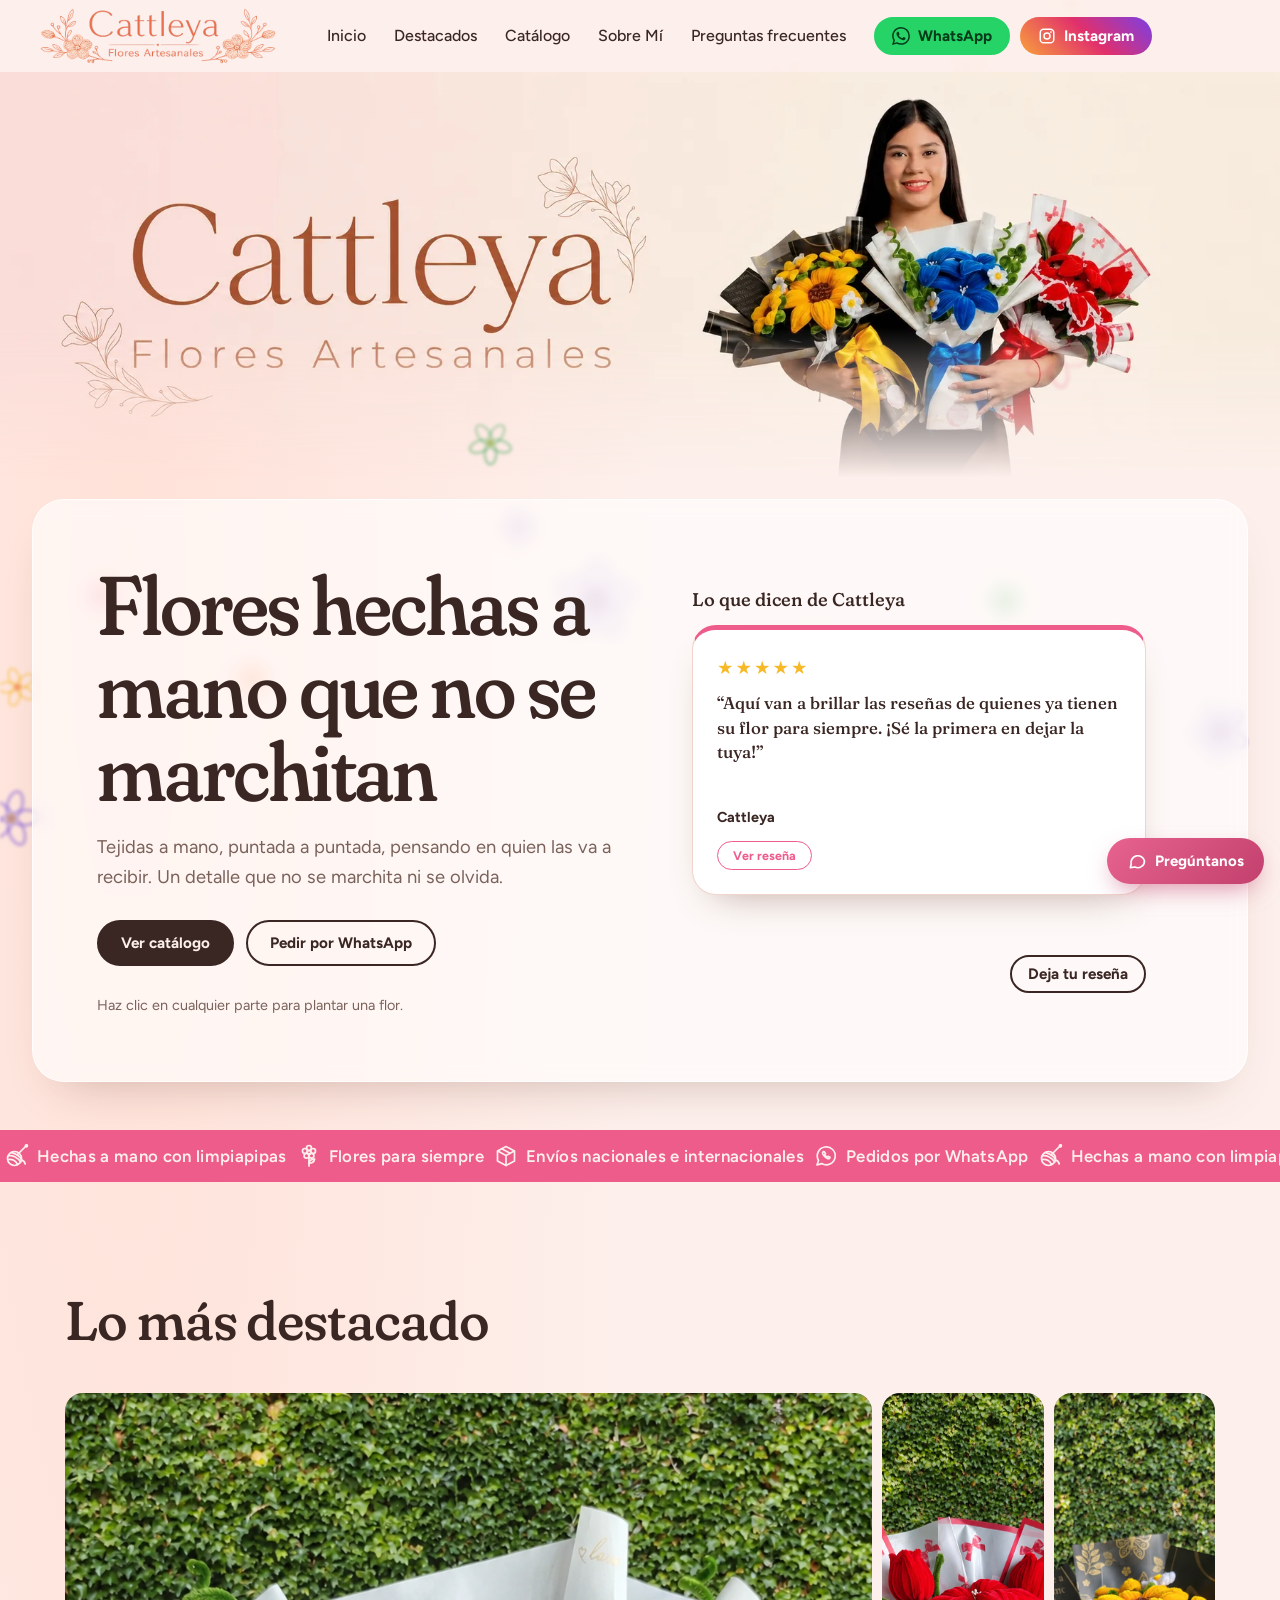
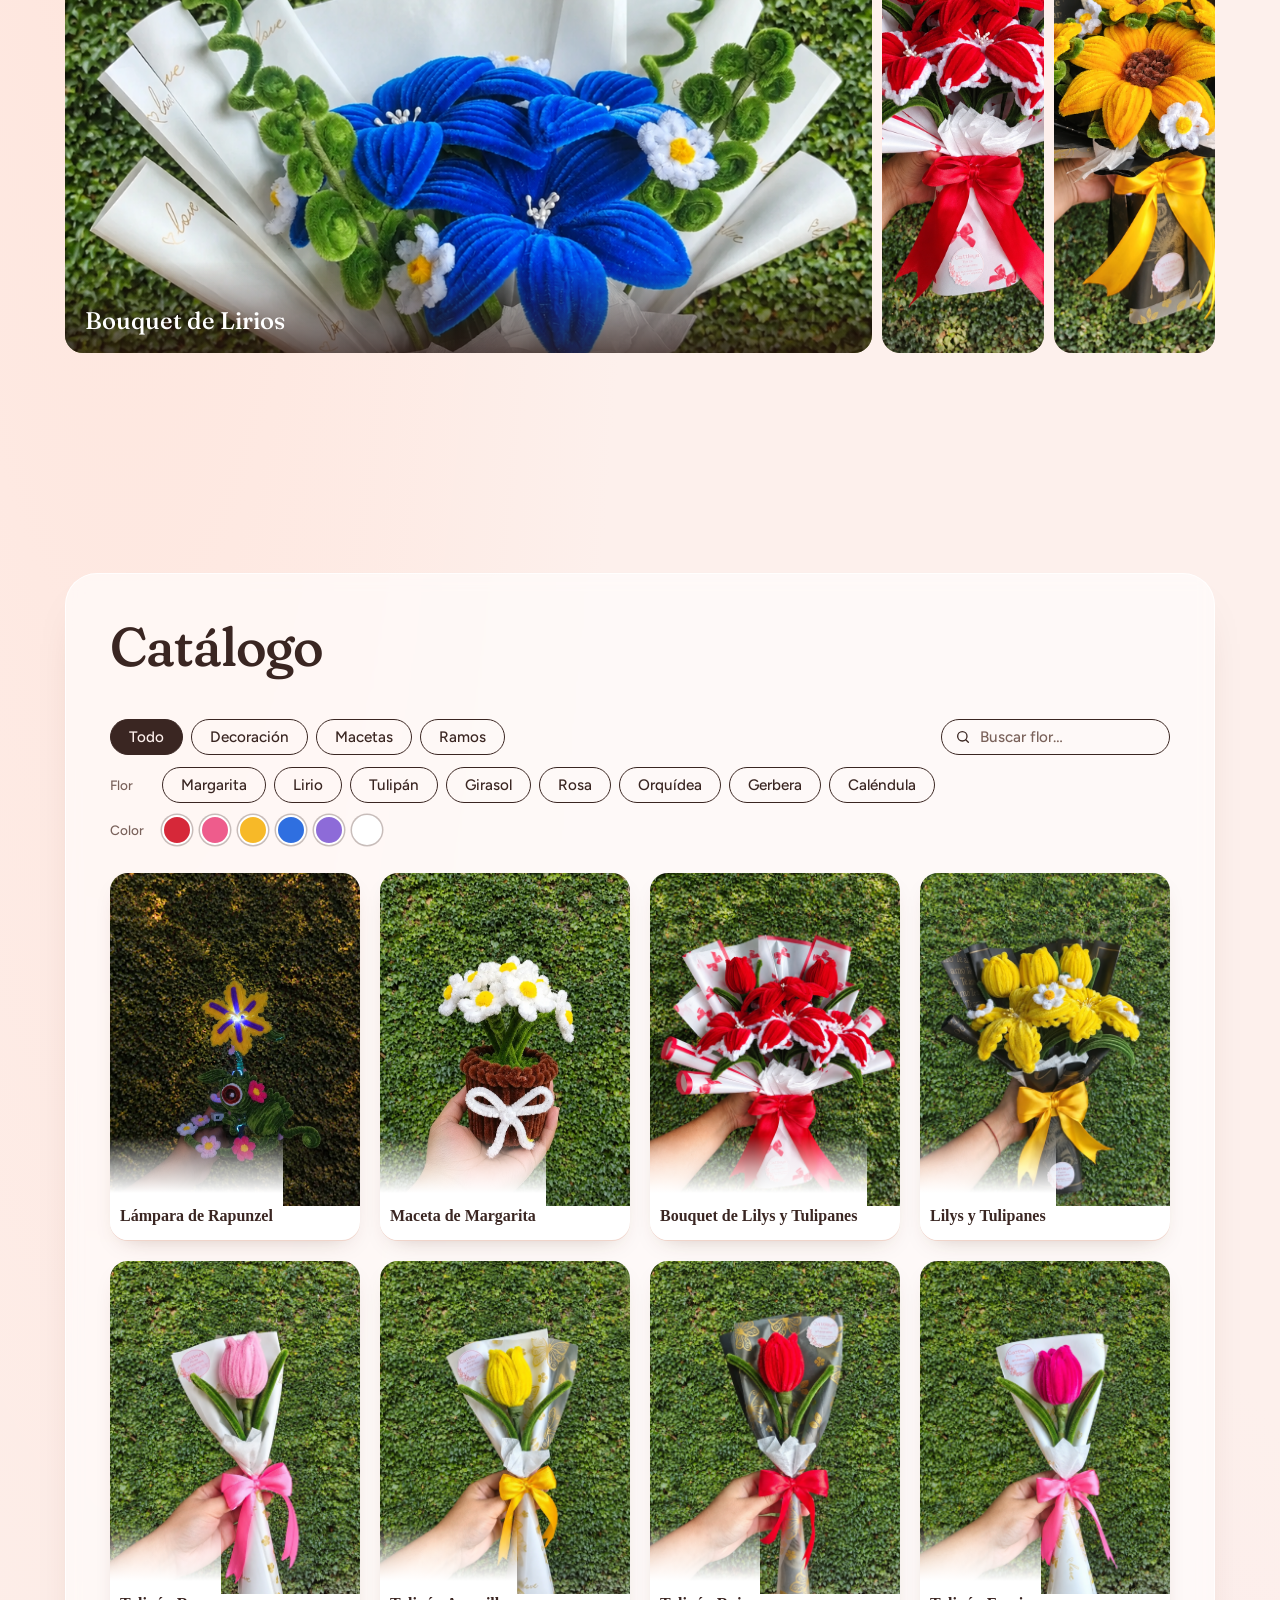
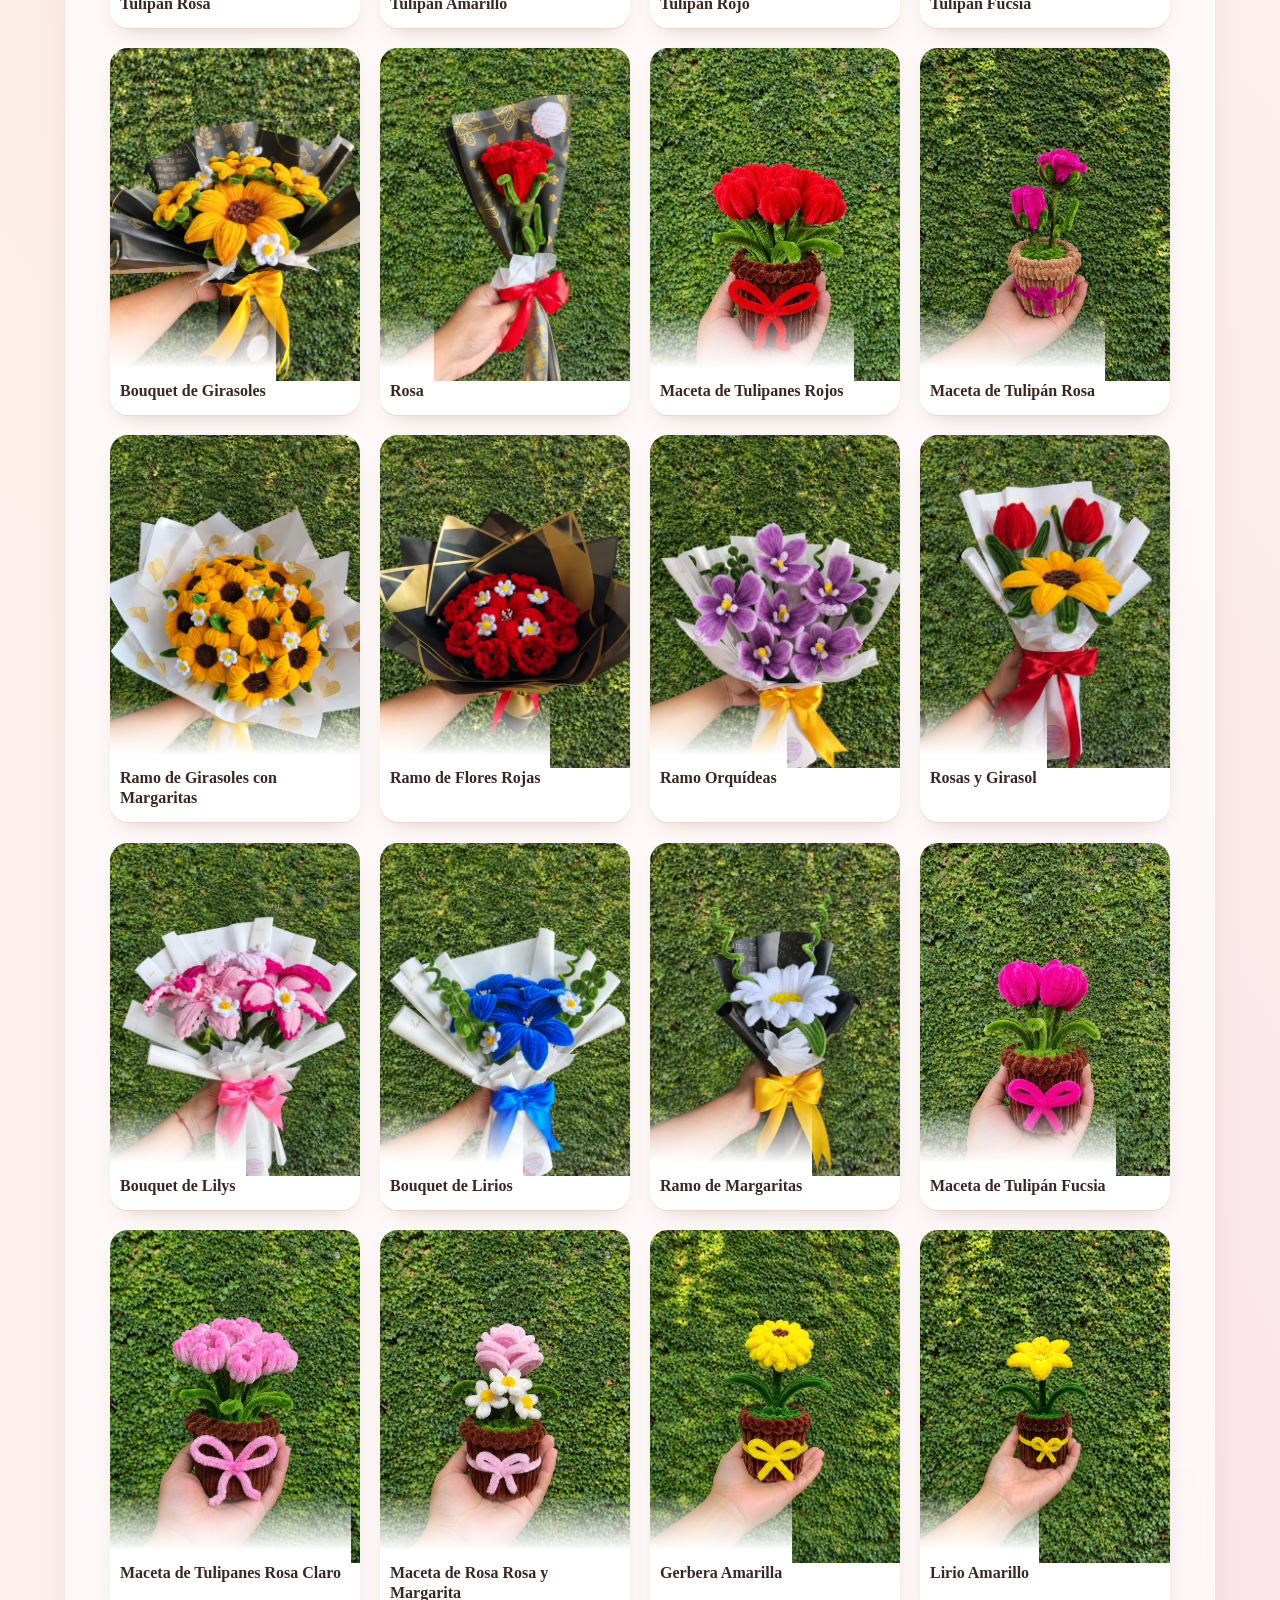
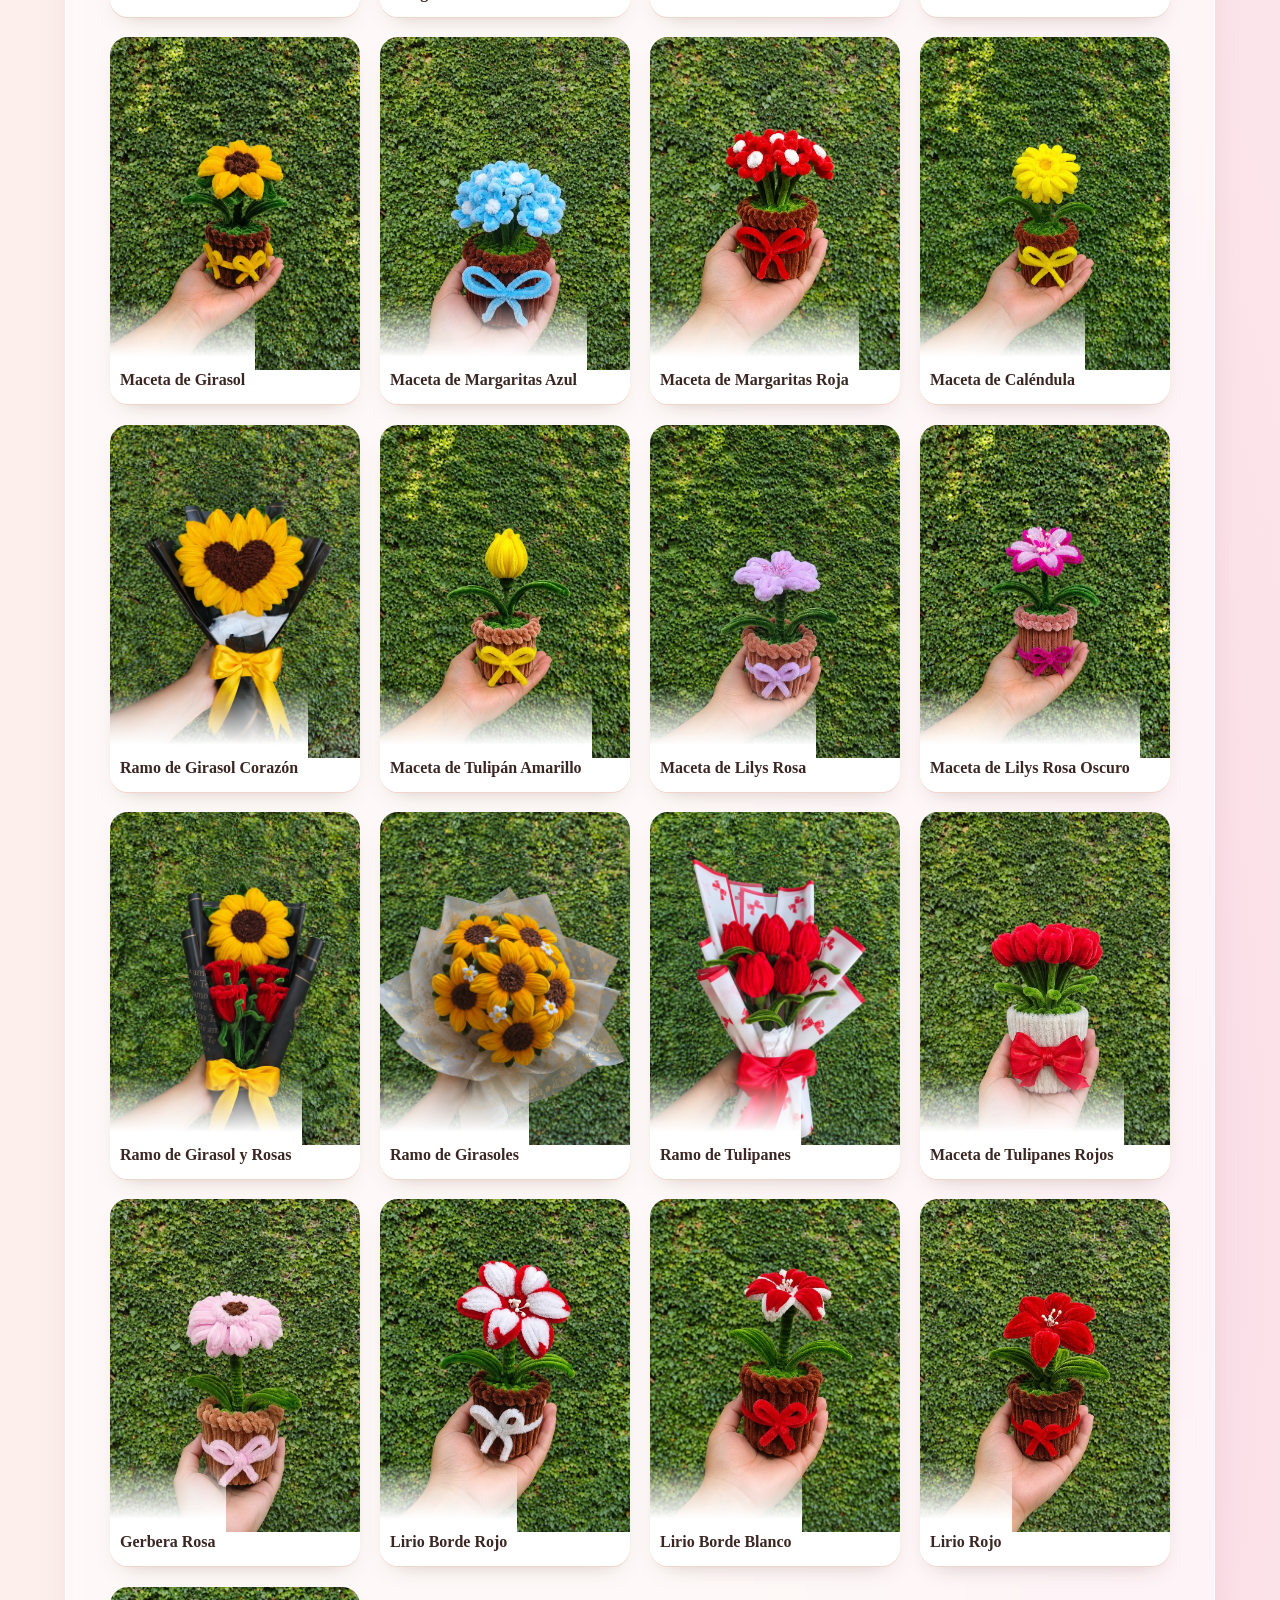
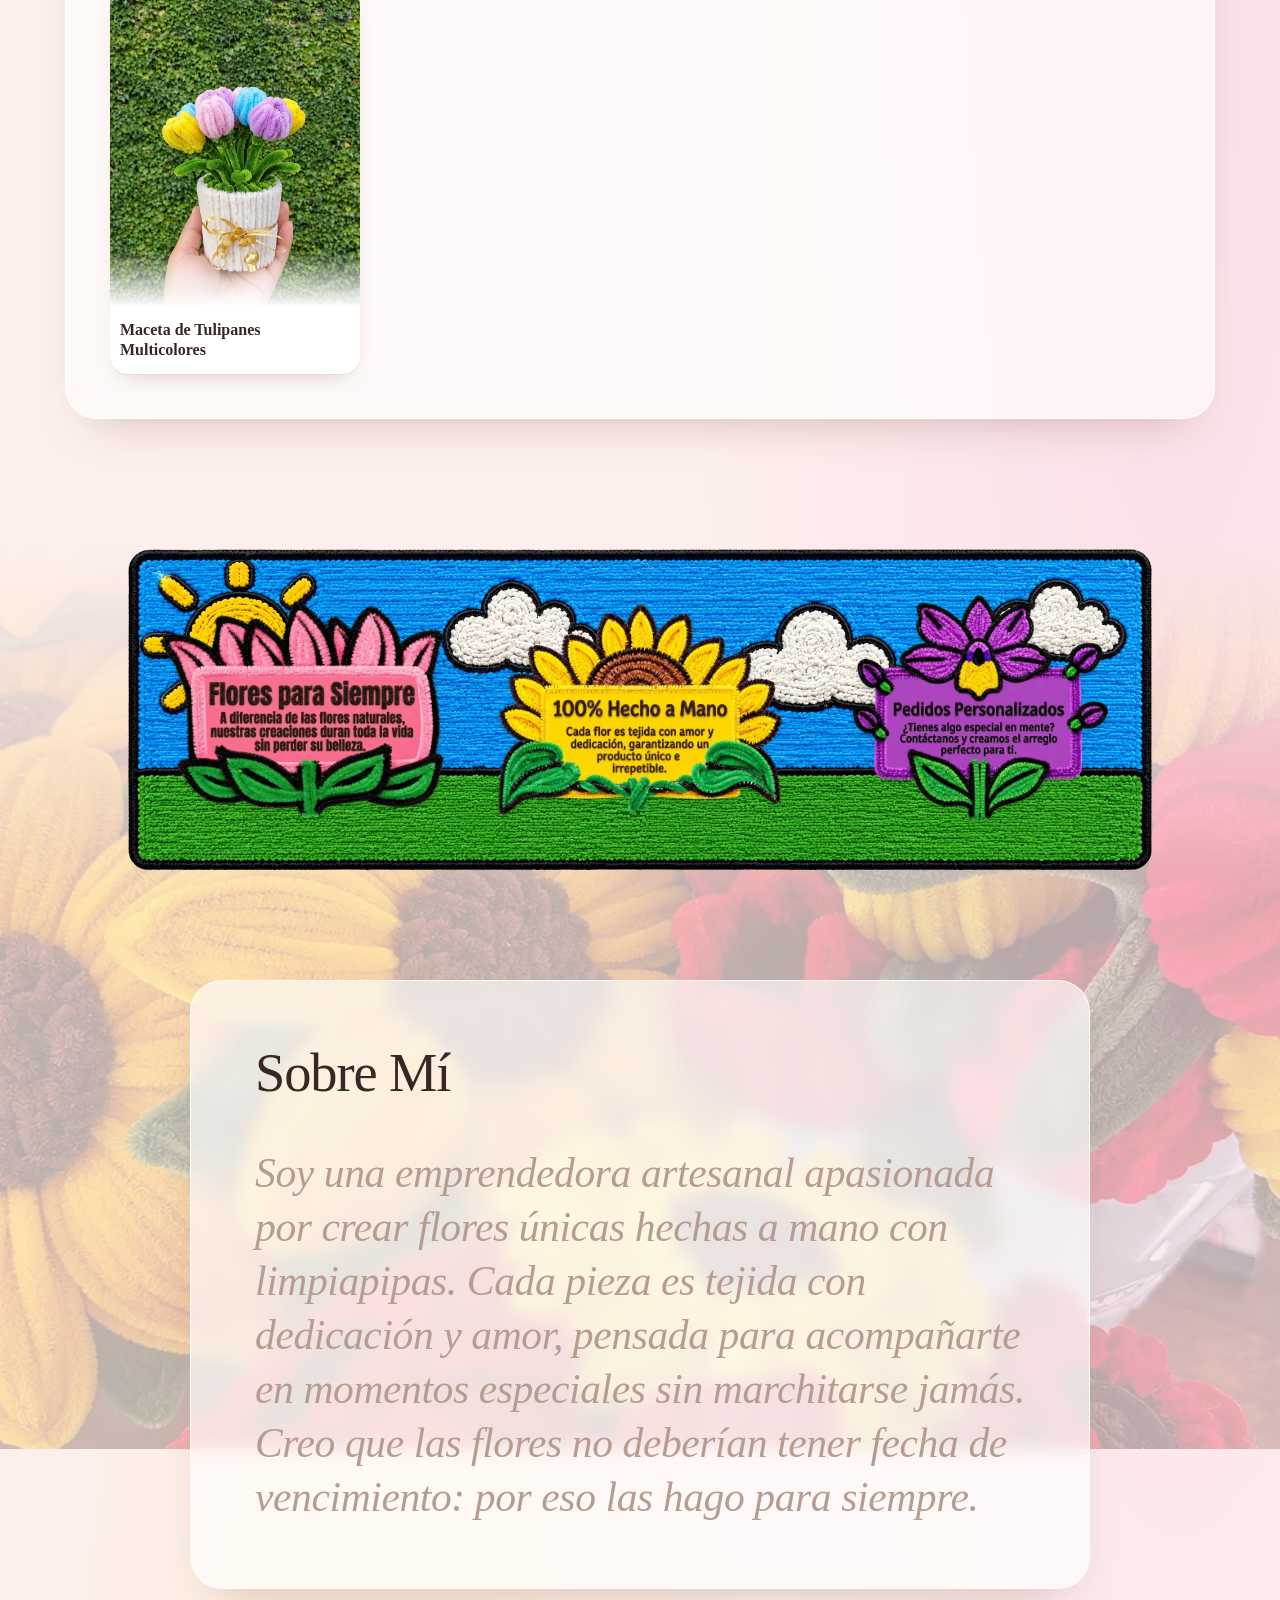
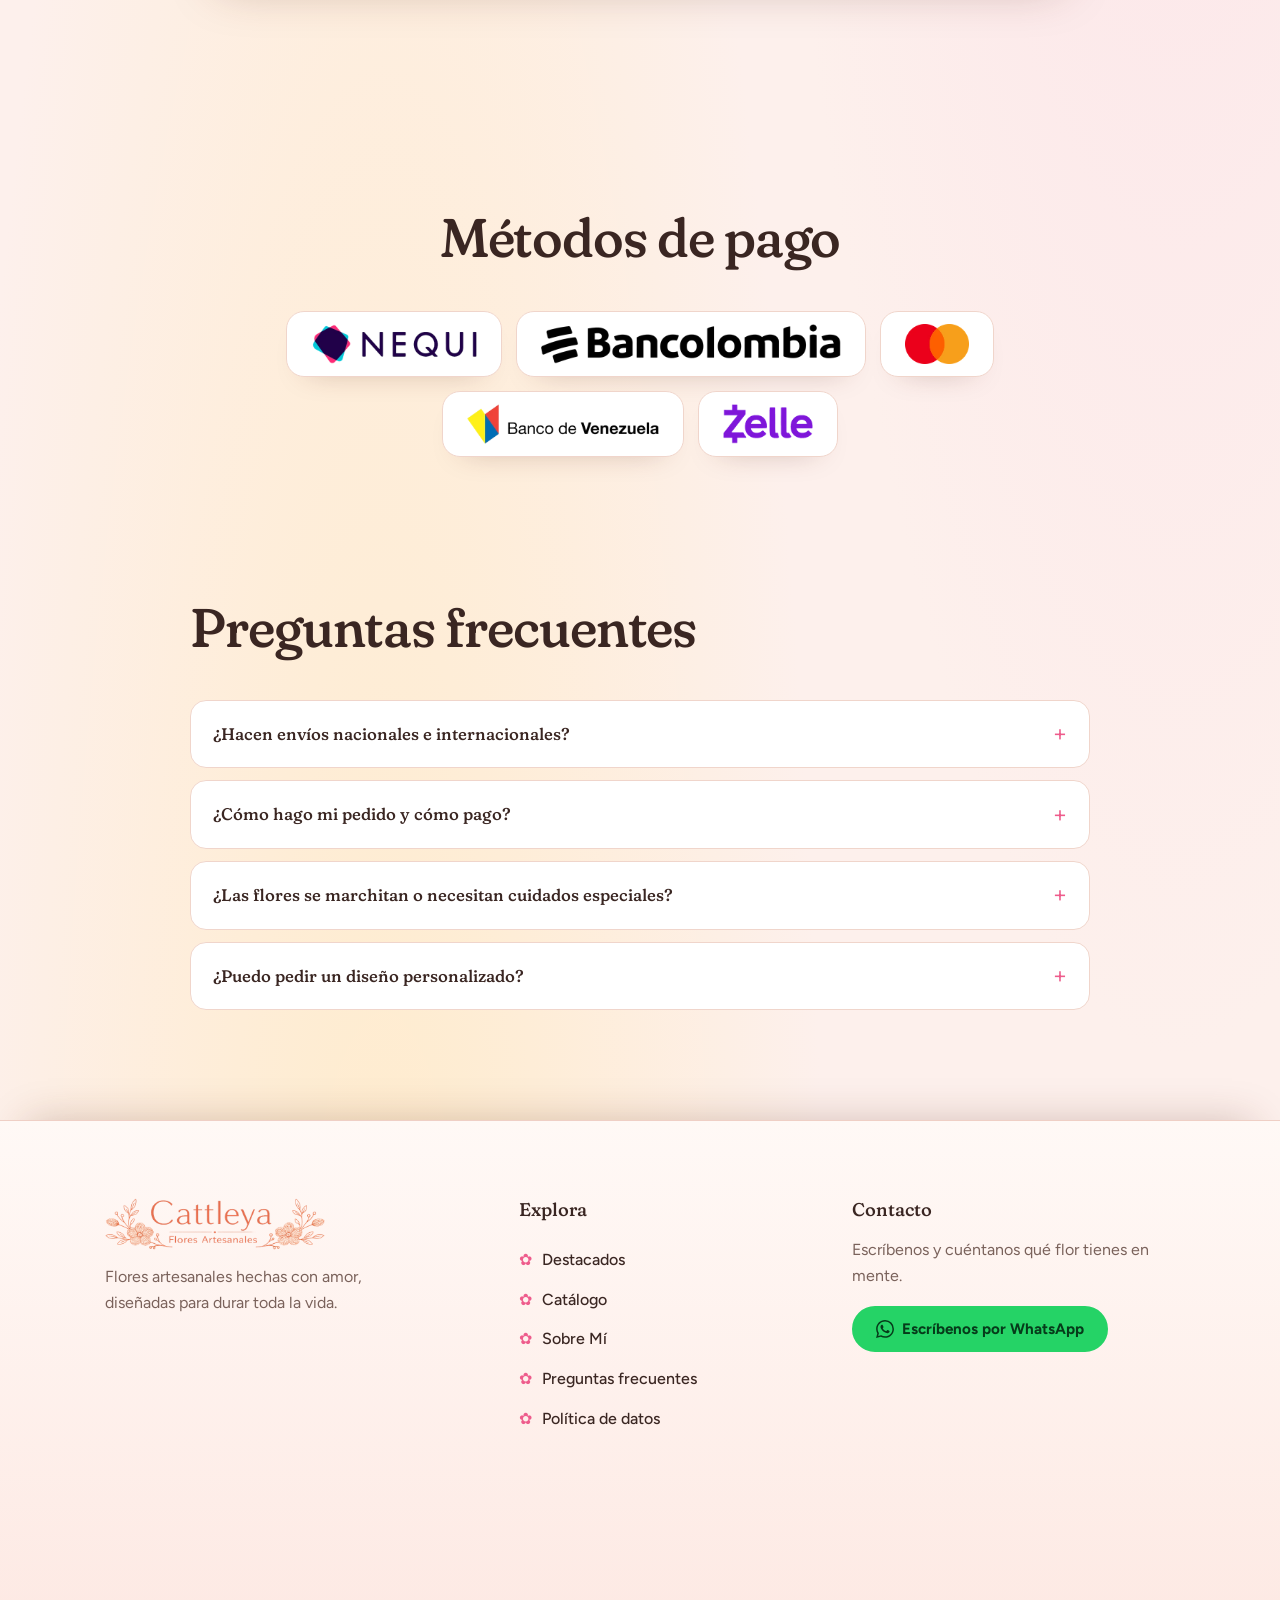
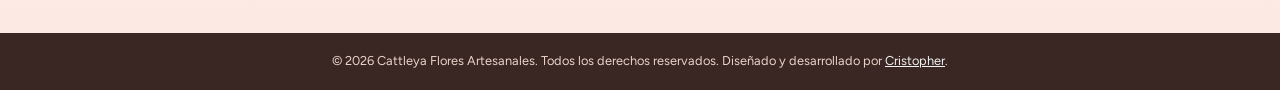
==== commit c8e2174f: "Brillo solo en las letras de la flor recomendada" ====
--- a/index.html
+++ b/index.html
@@ -160,6 +160,6 @@
 
 <script src="js/catalogo.js?v=1"></script>
 <script src="js/main.js?v=6"></script>
-<script src="js/asistente.js?v=5" defer></script>
+<script src="js/asistente.js?v=6" defer></script>
 </body>
 </html>
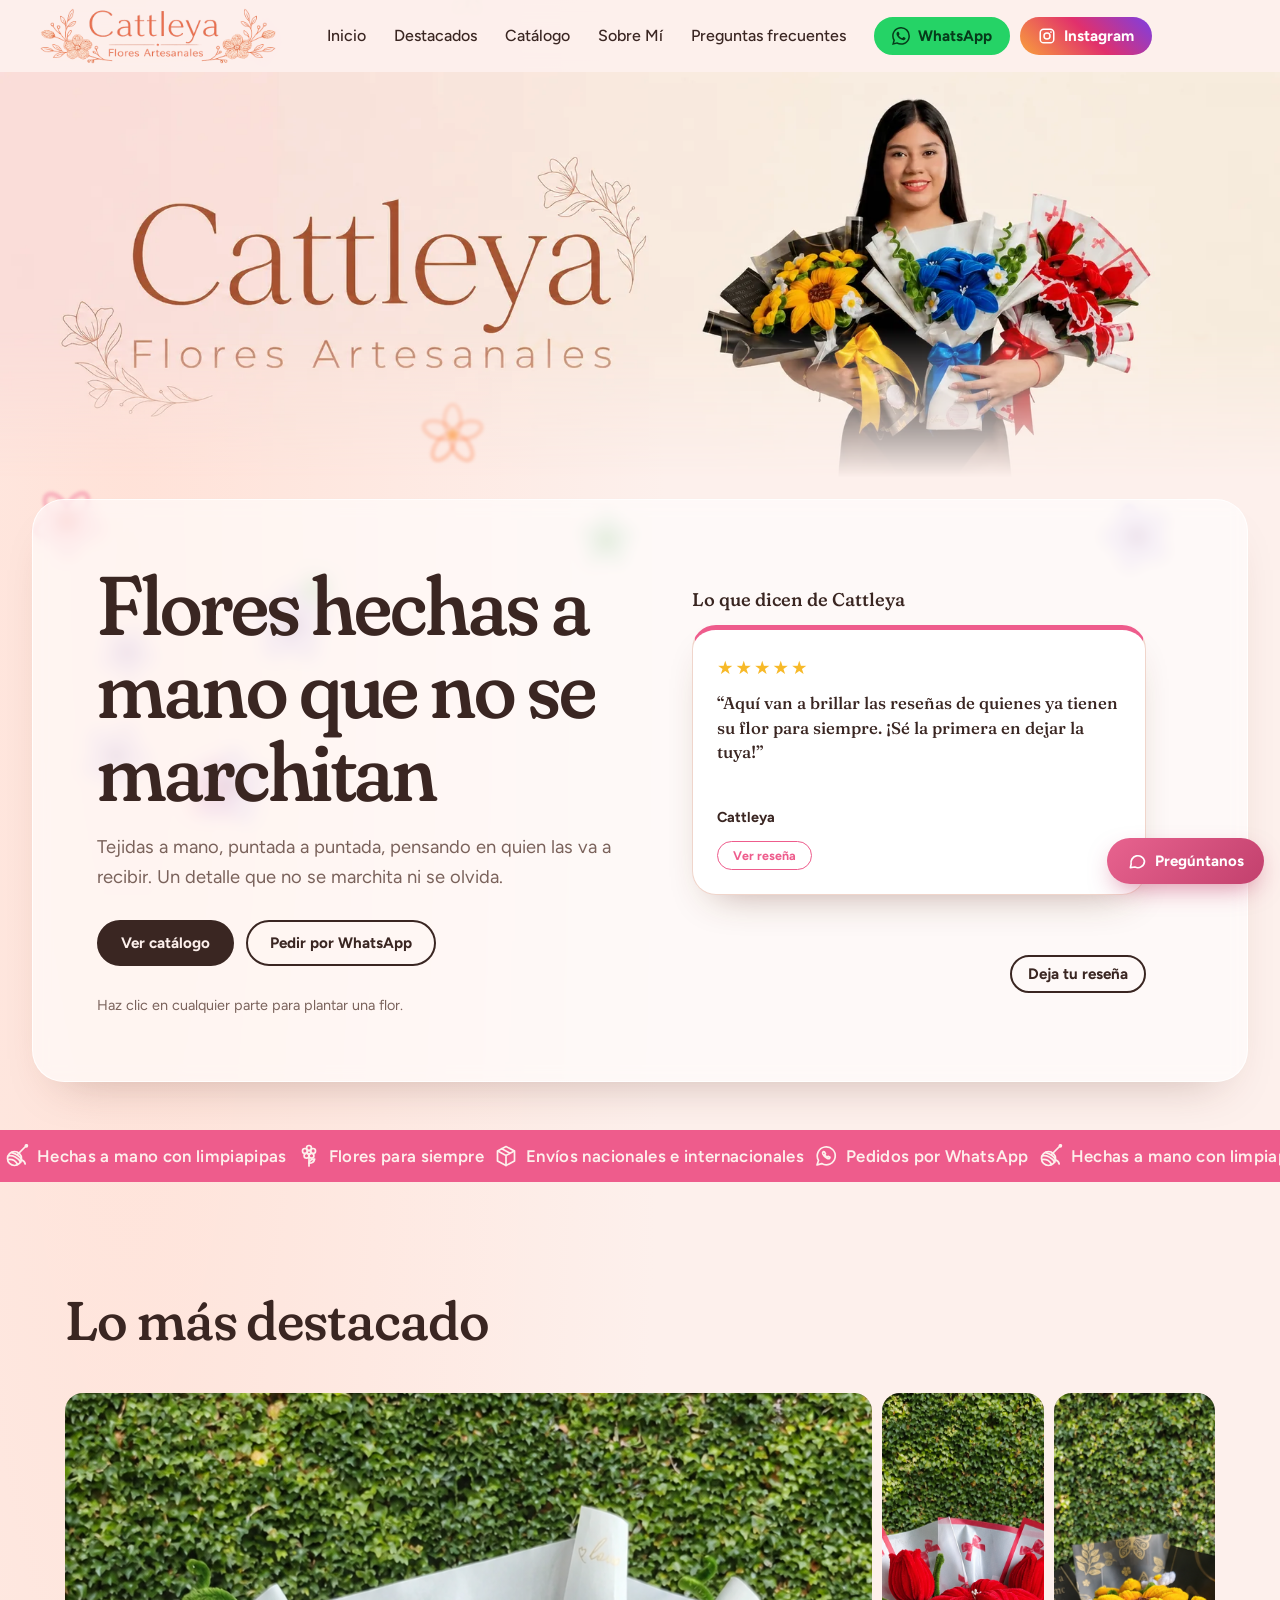
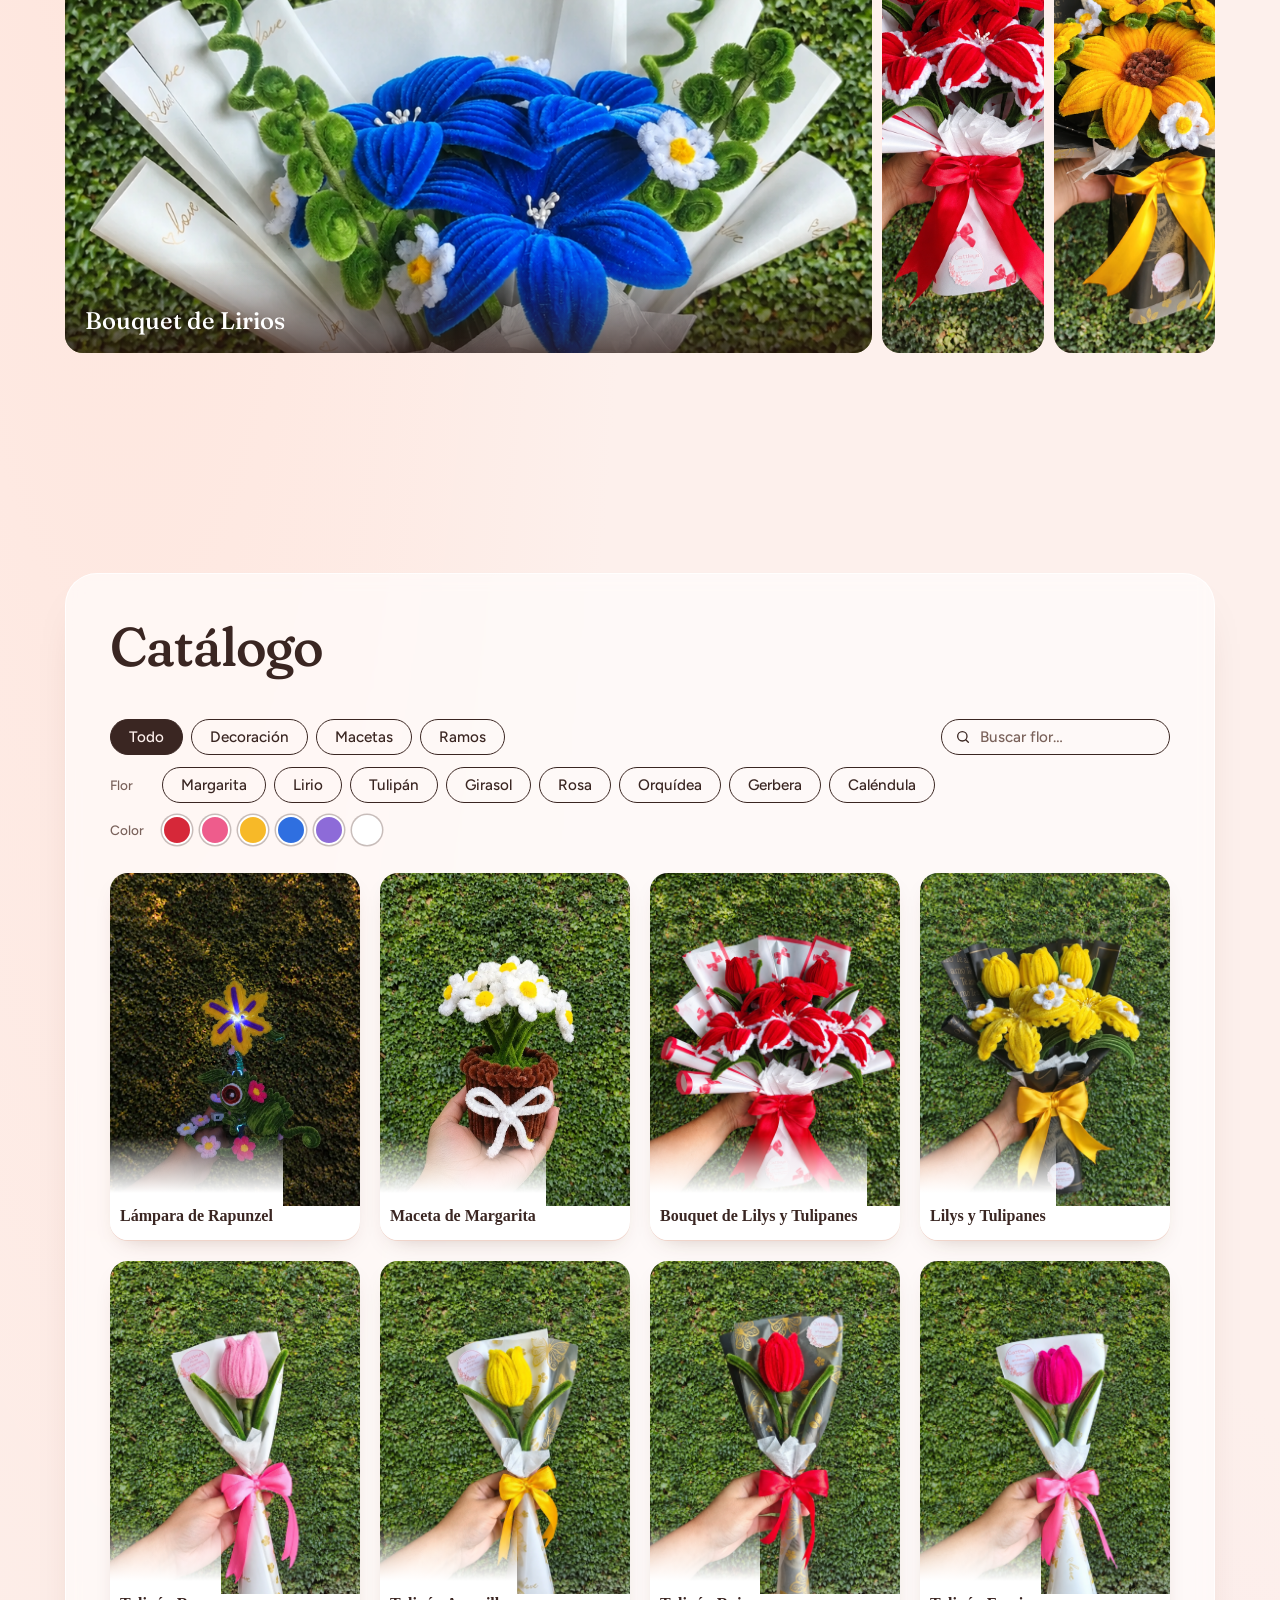
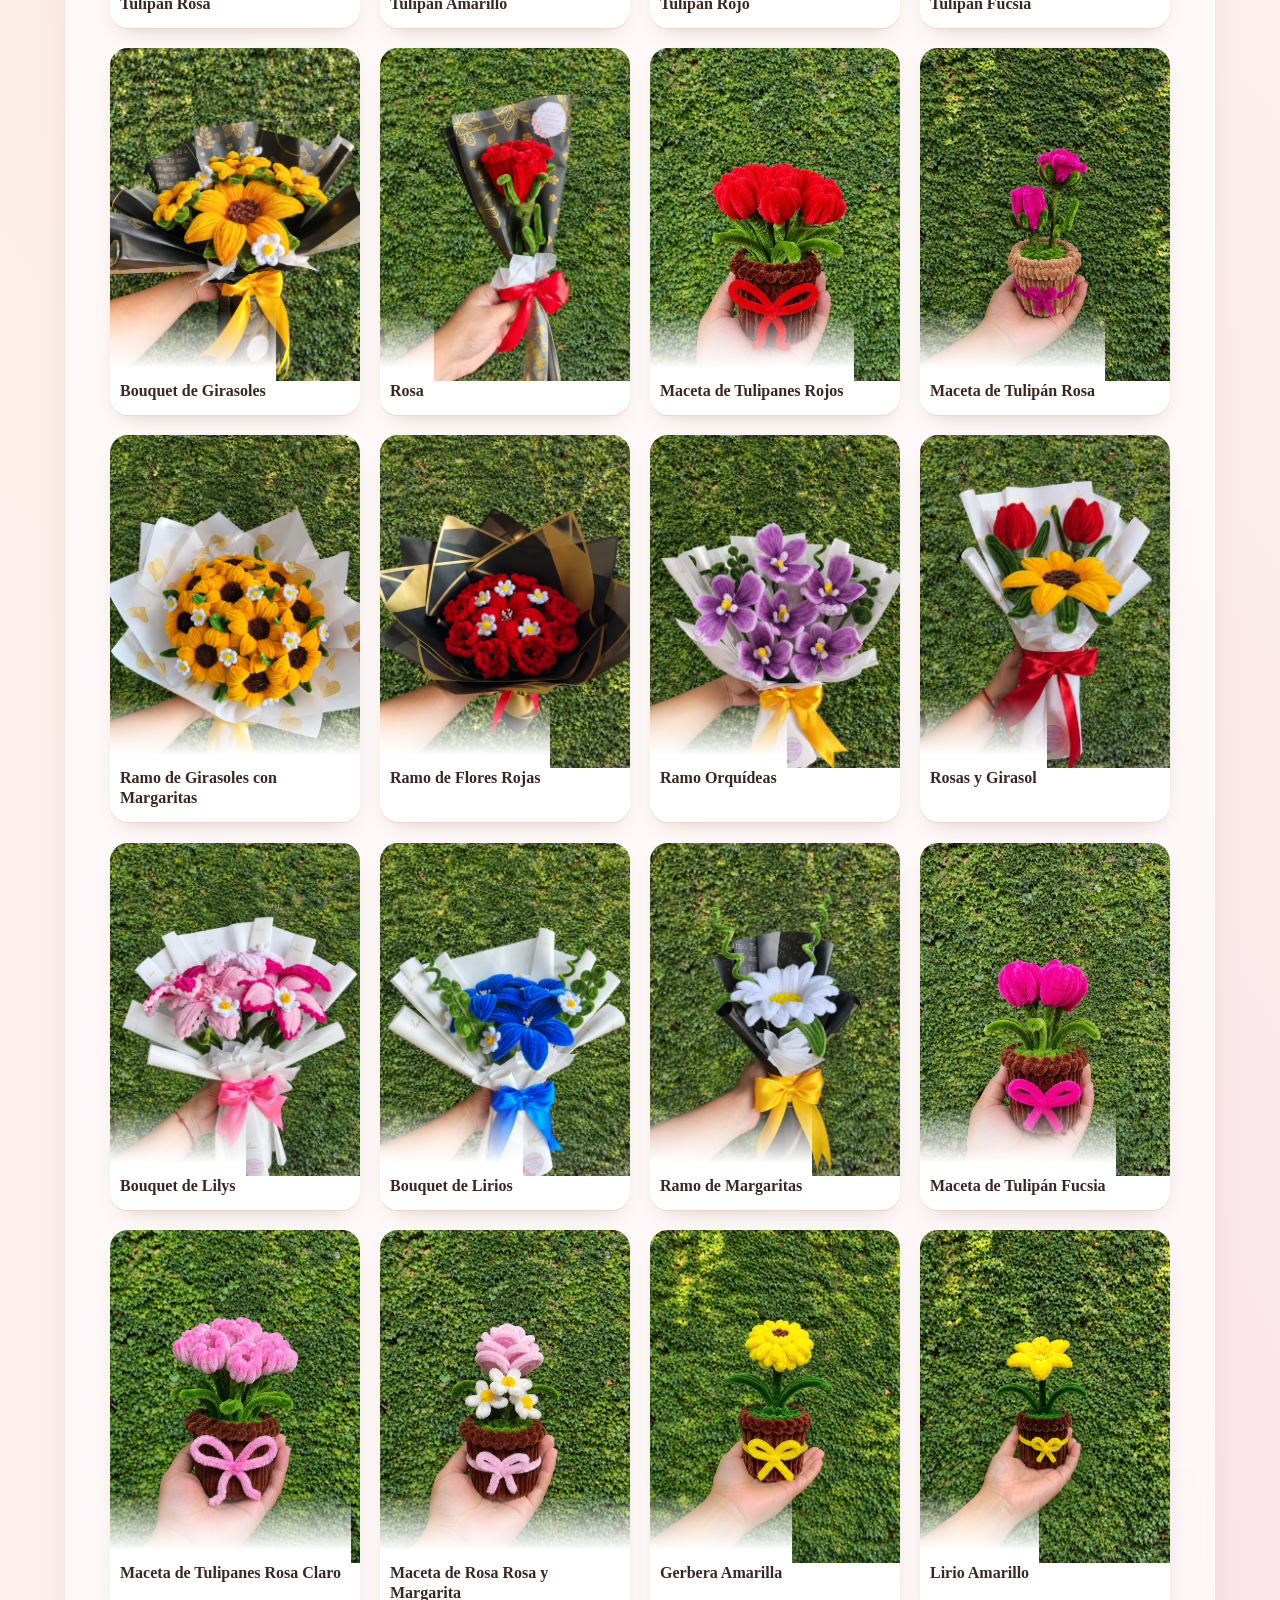
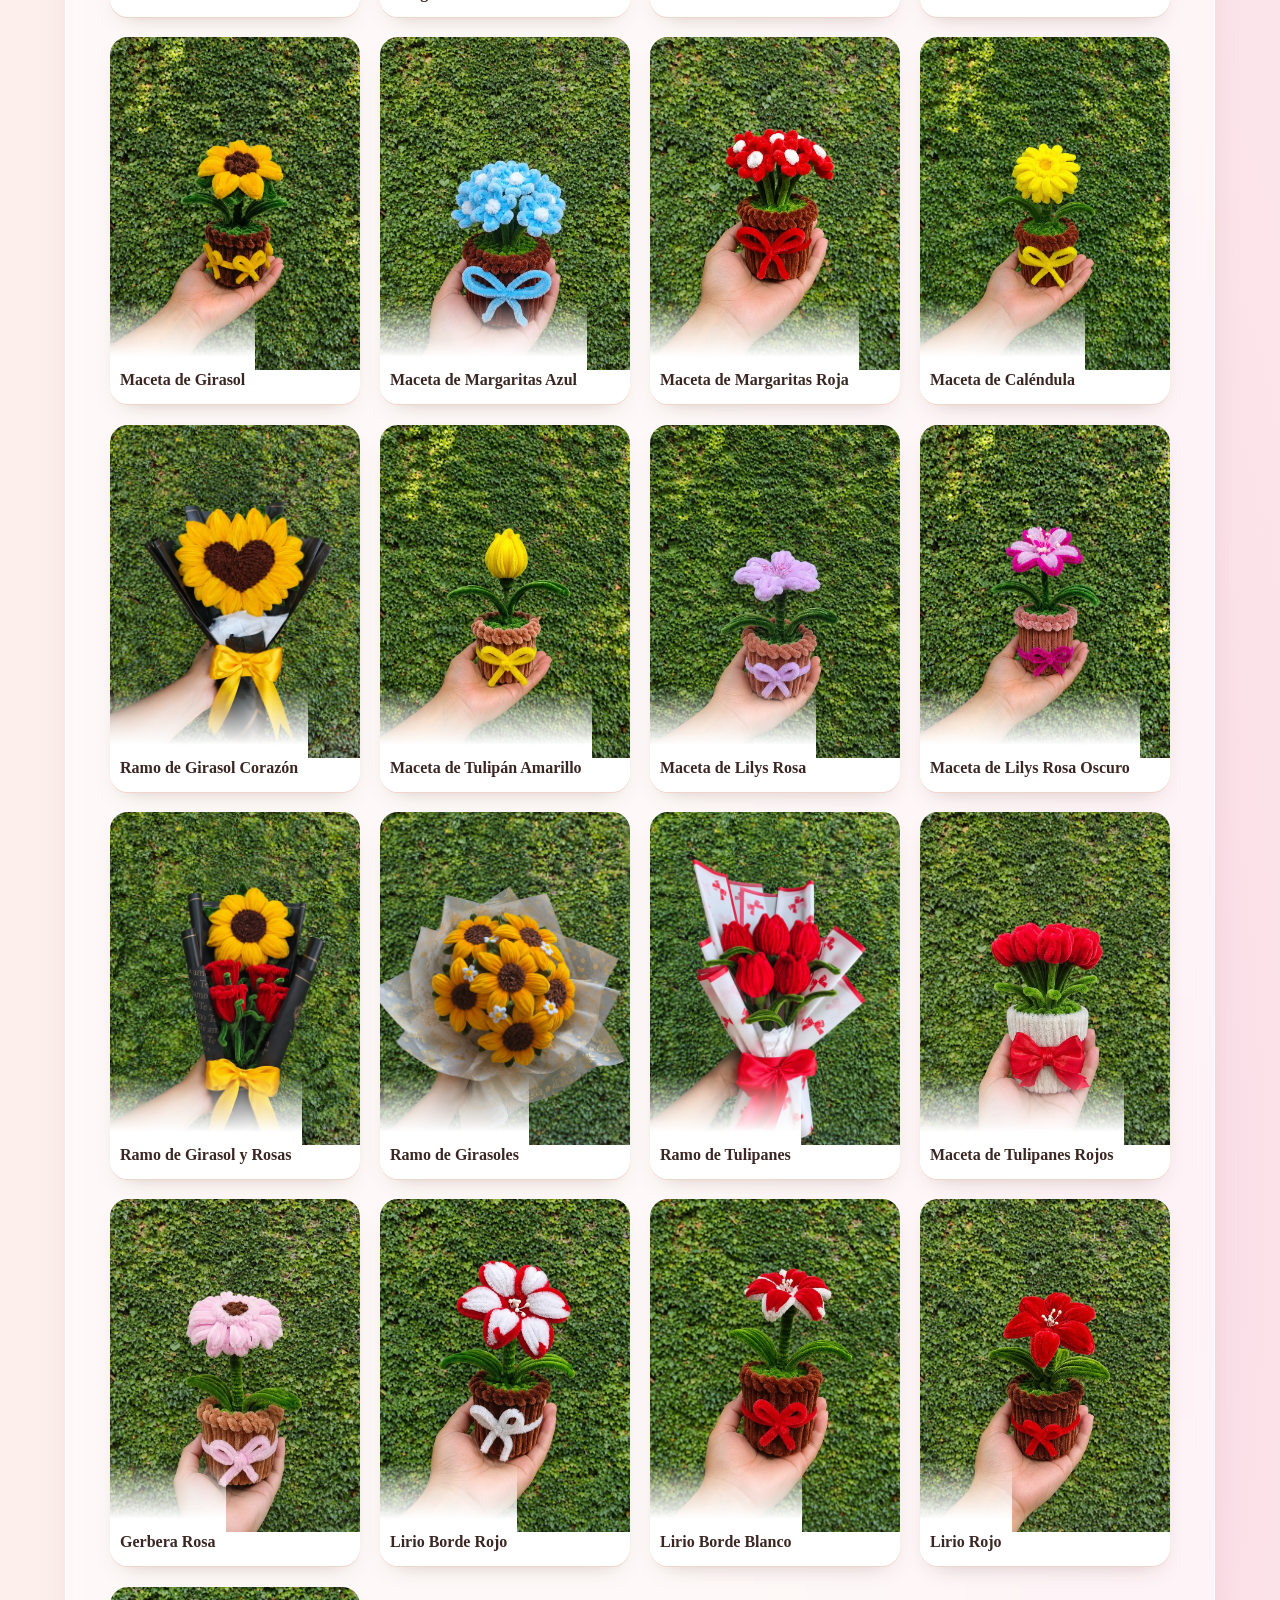
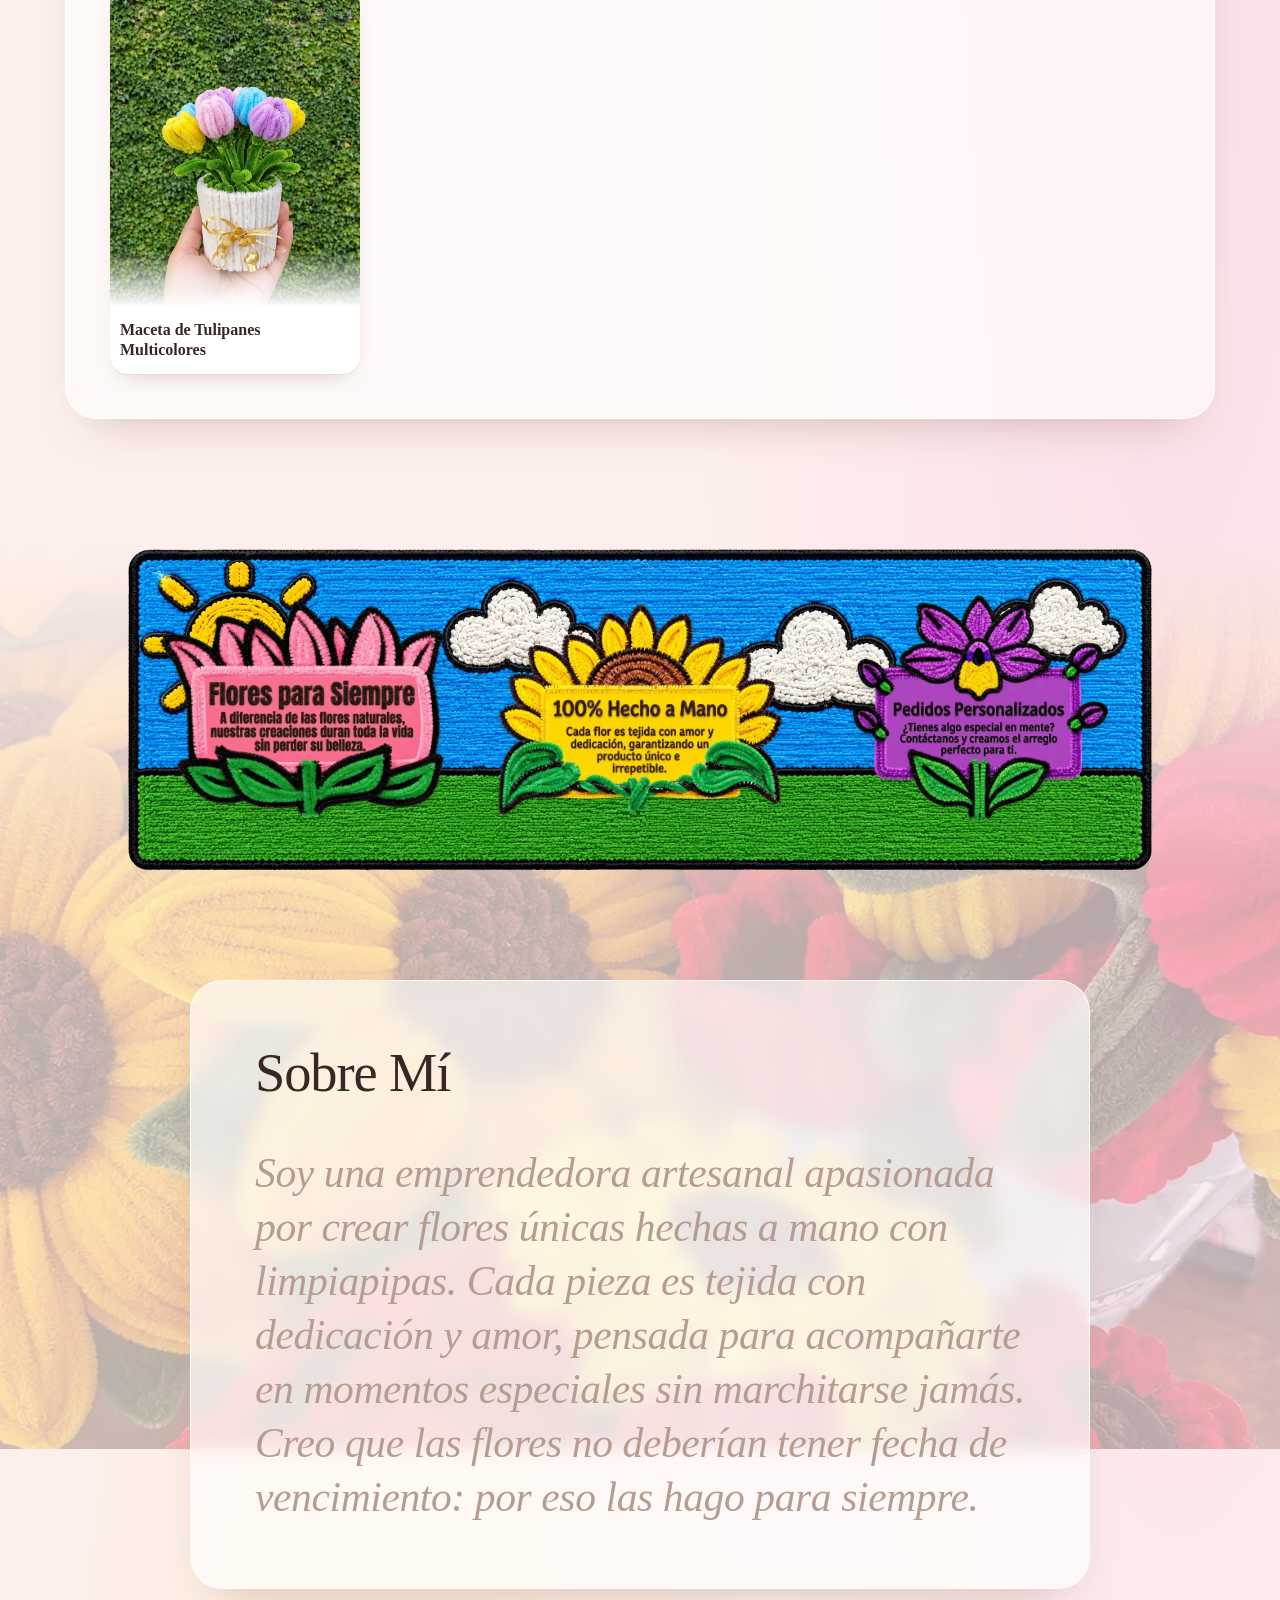
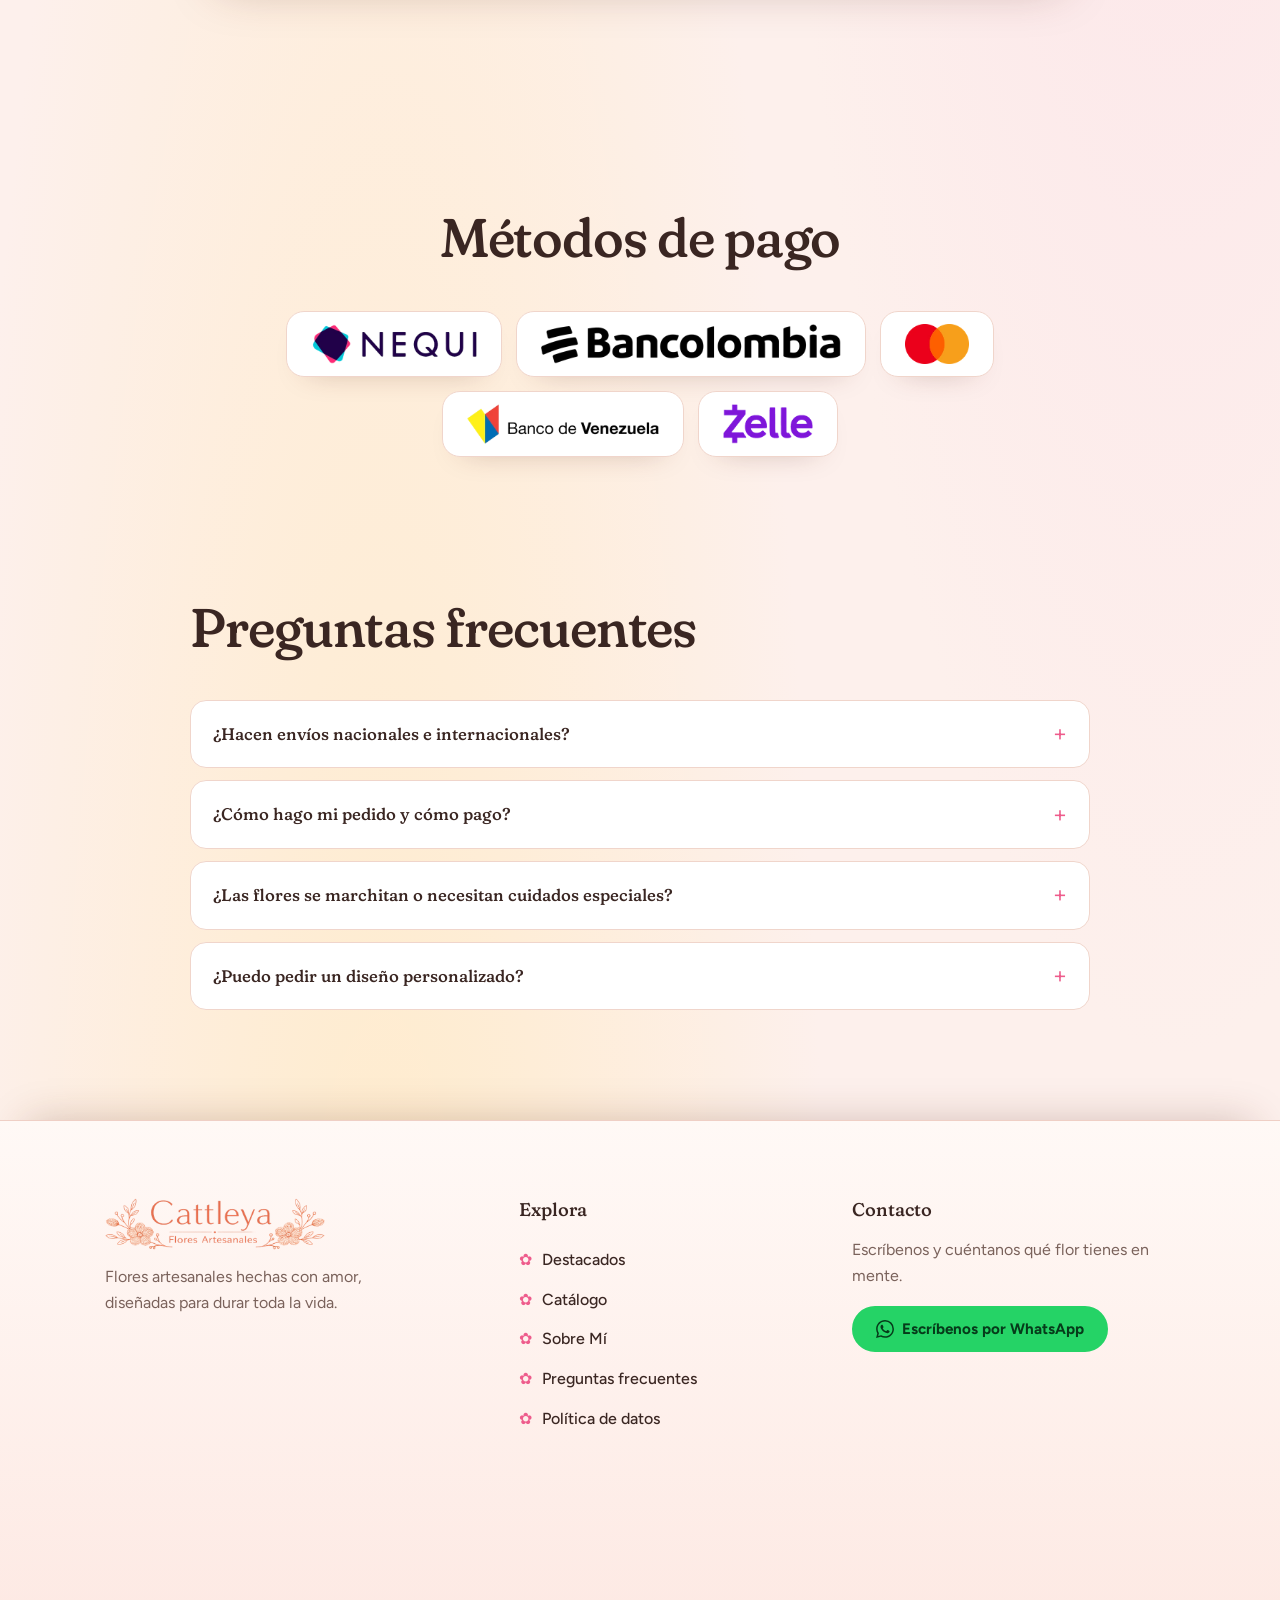
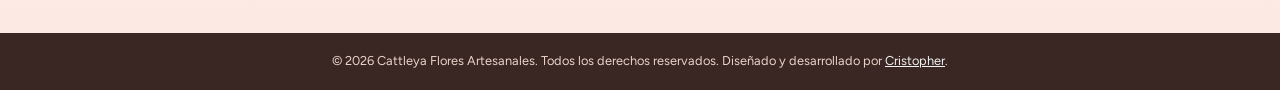
==== commit 35eb2a0b: "cambios en el icono de preguntas" ====
--- a/index.html
+++ b/index.html
@@ -160,6 +160,6 @@
 
 <script src="js/catalogo.js?v=1"></script>
 <script src="js/main.js?v=6"></script>
-<script src="js/asistente.js?v=6" defer></script>
+<script src="js/asistente.js?v=7" defer></script>
 </body>
 </html>
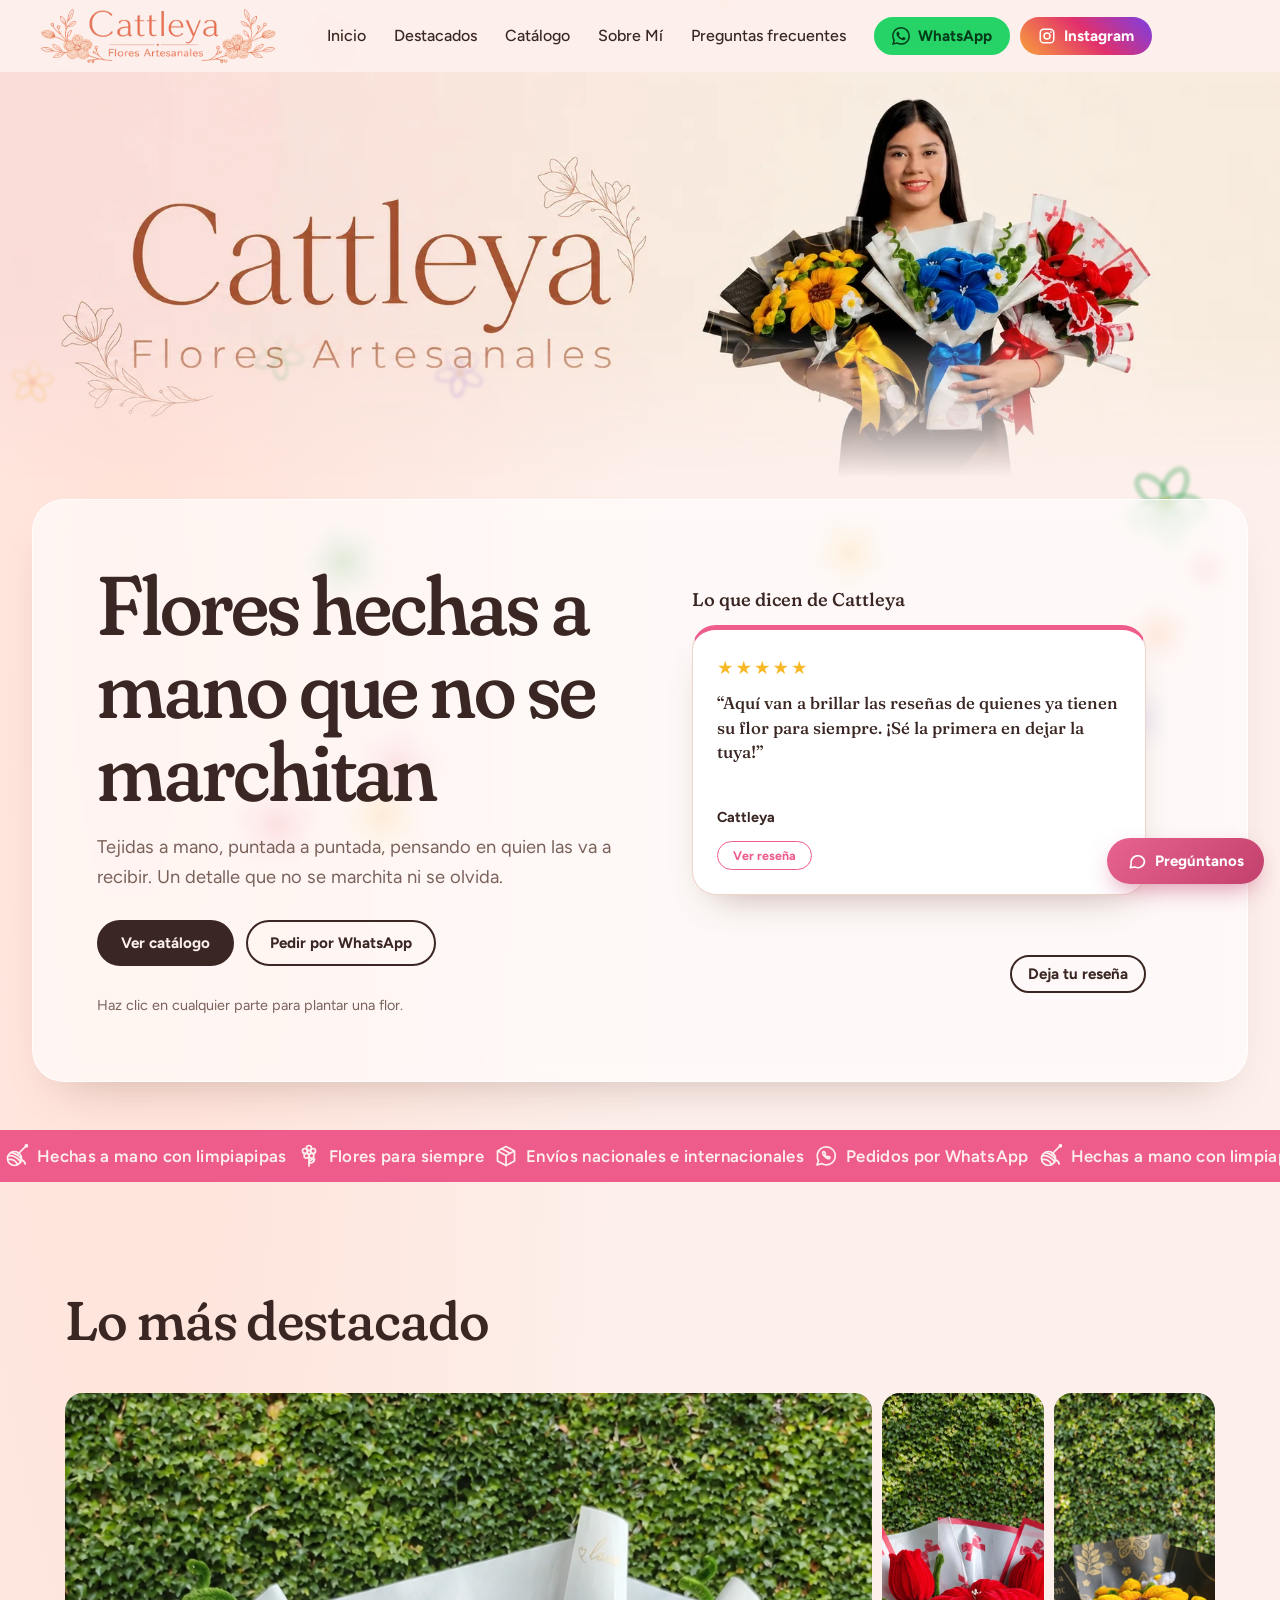
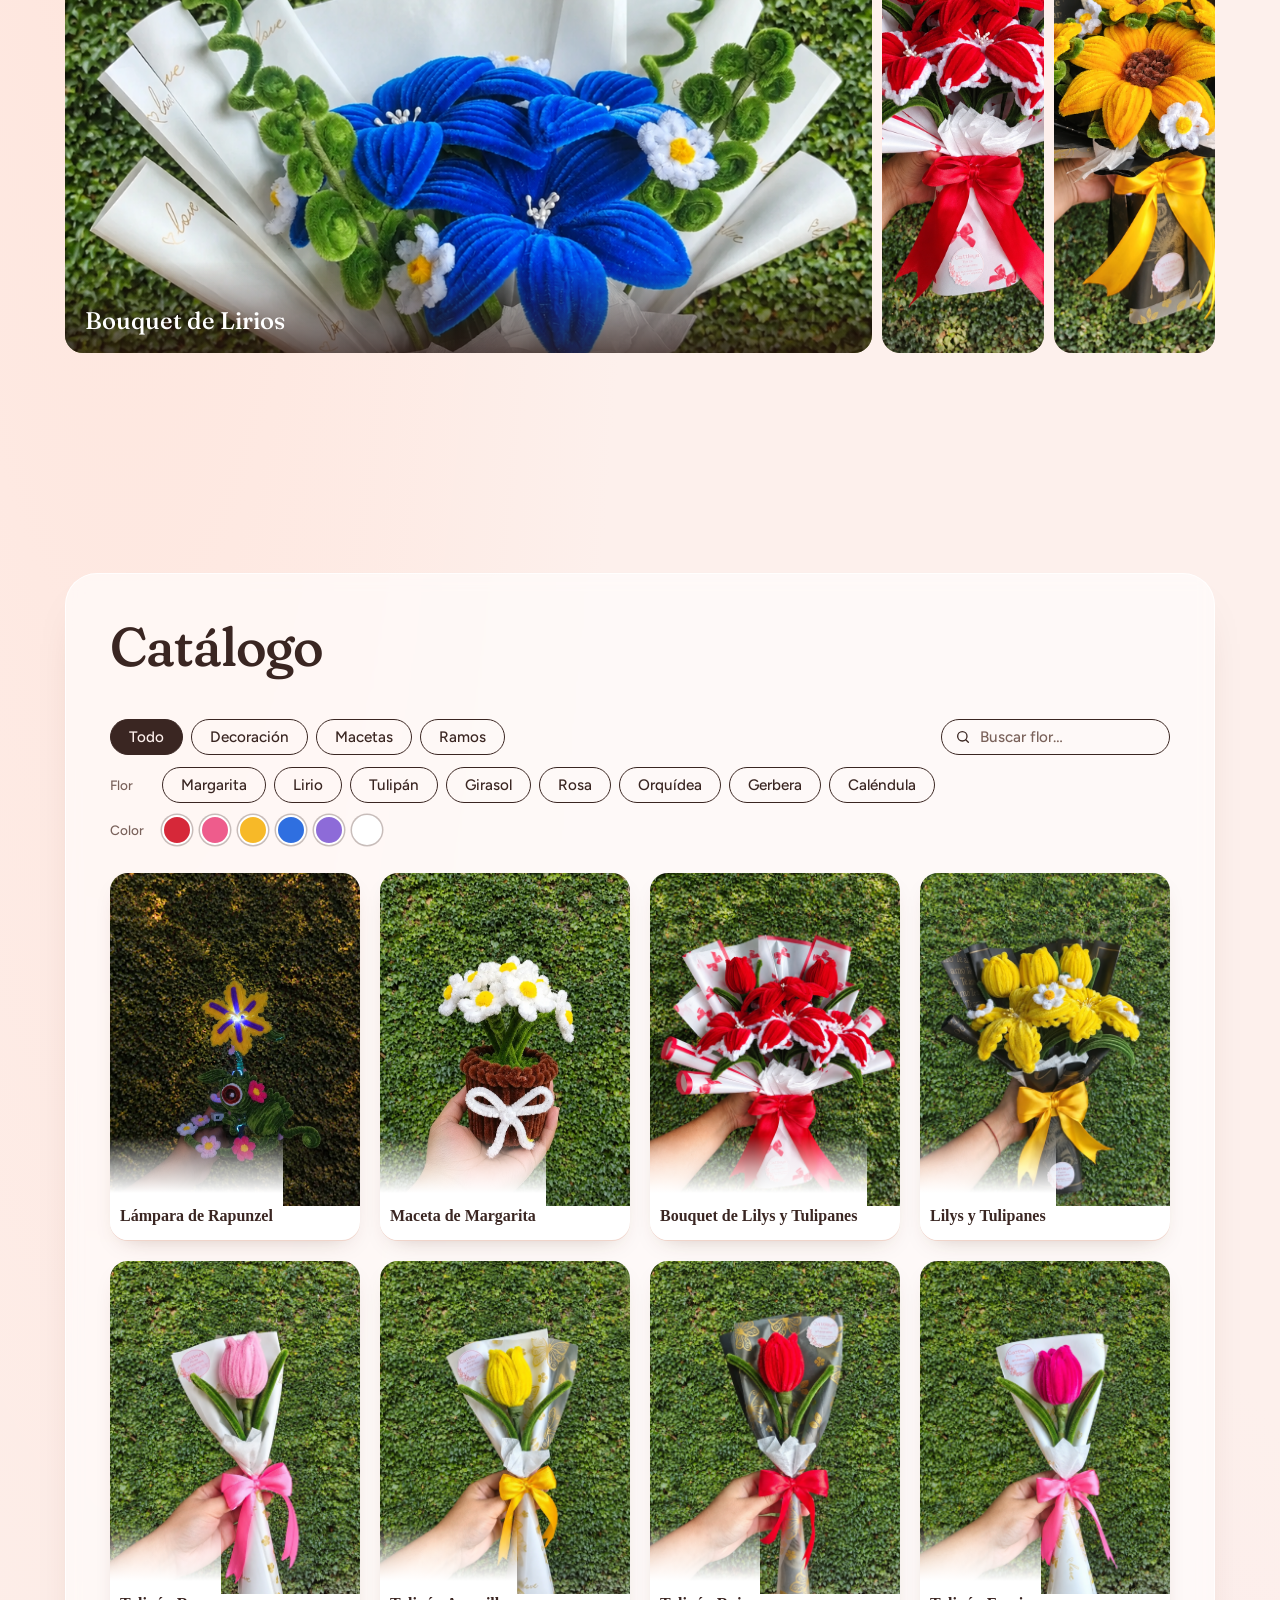
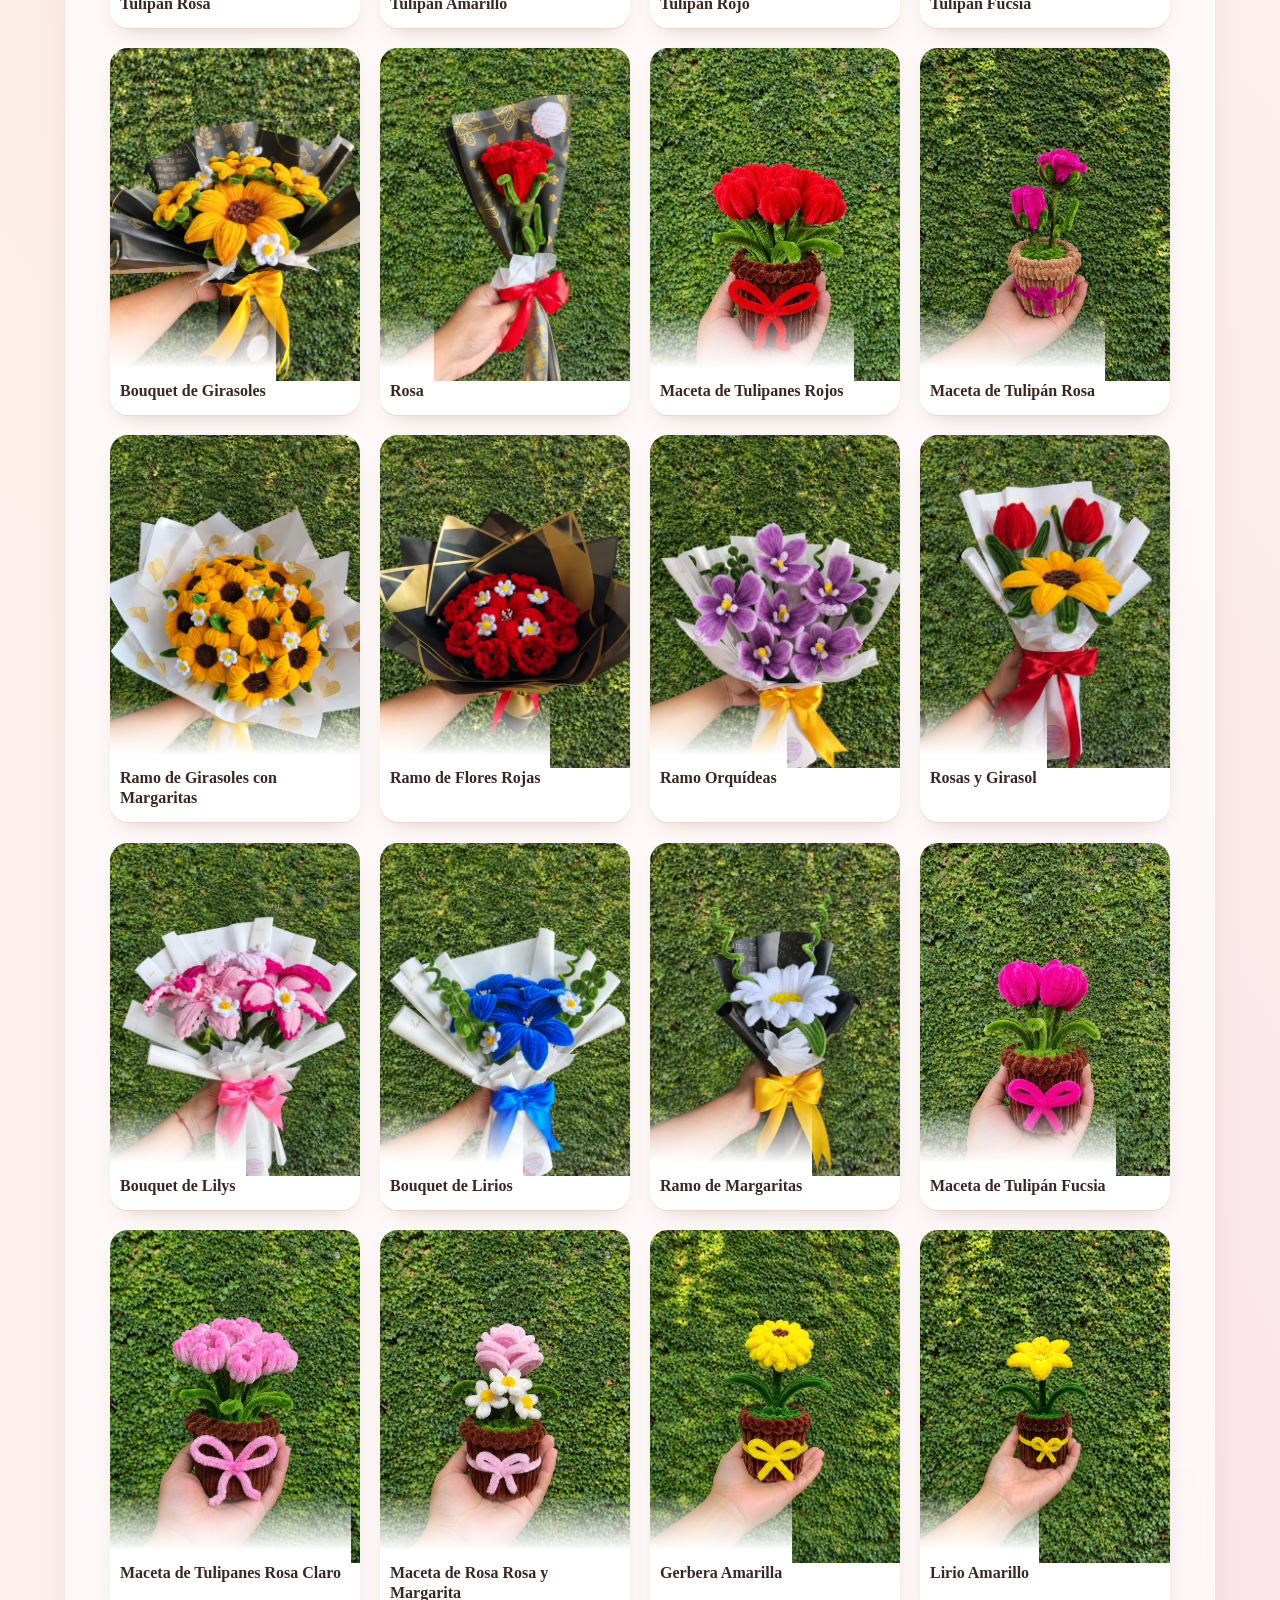
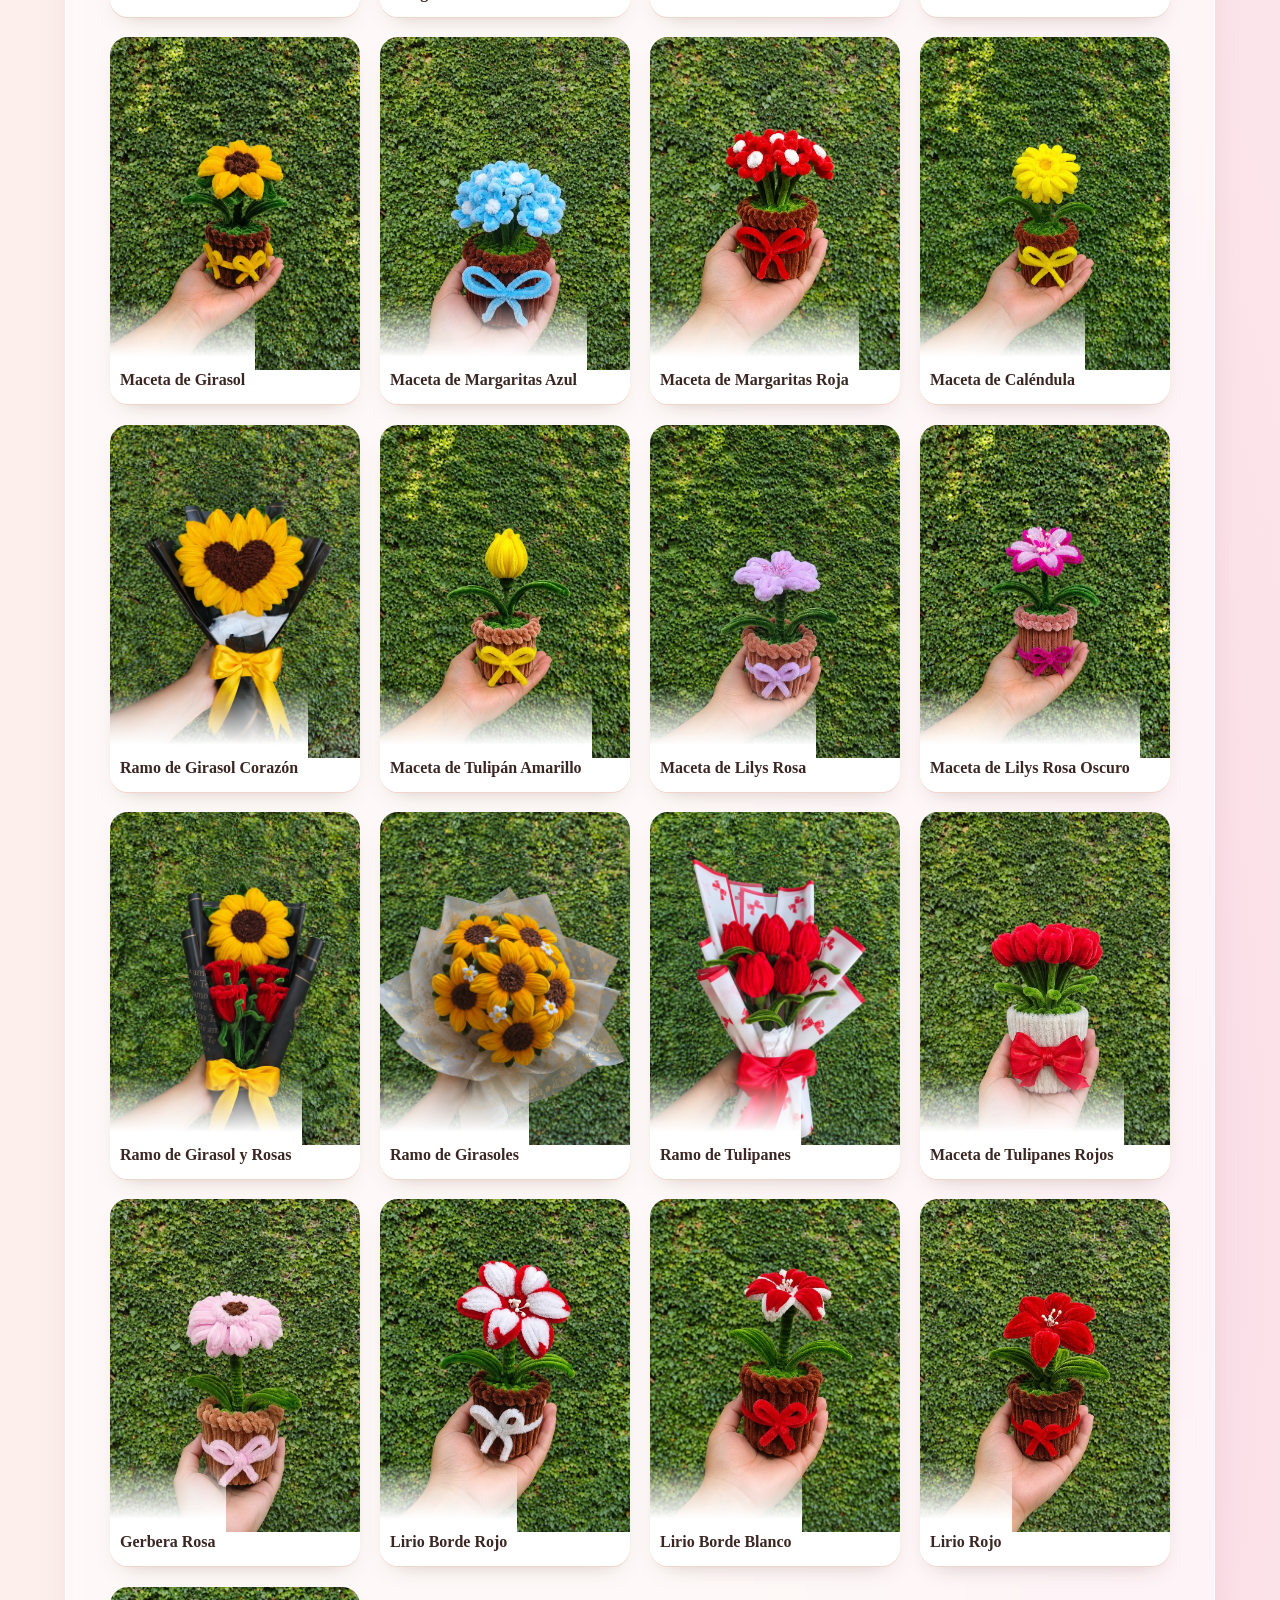
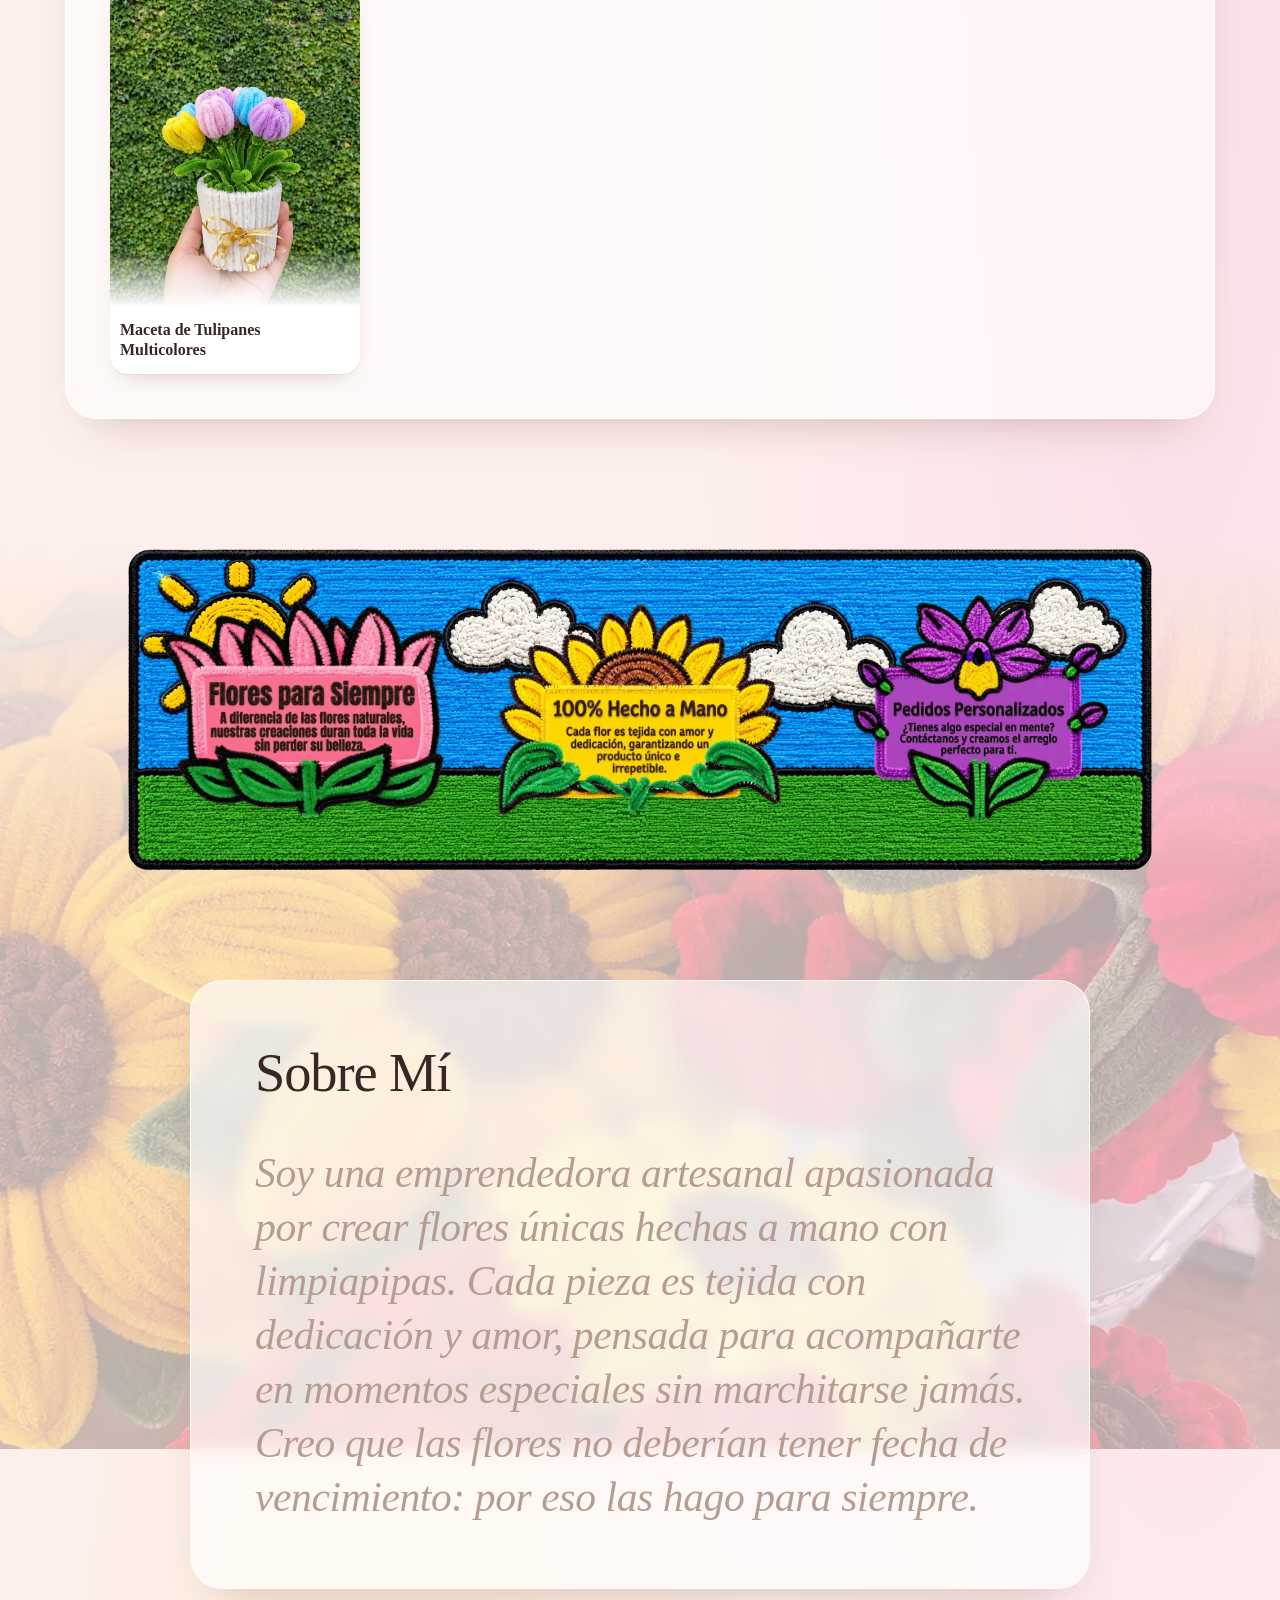
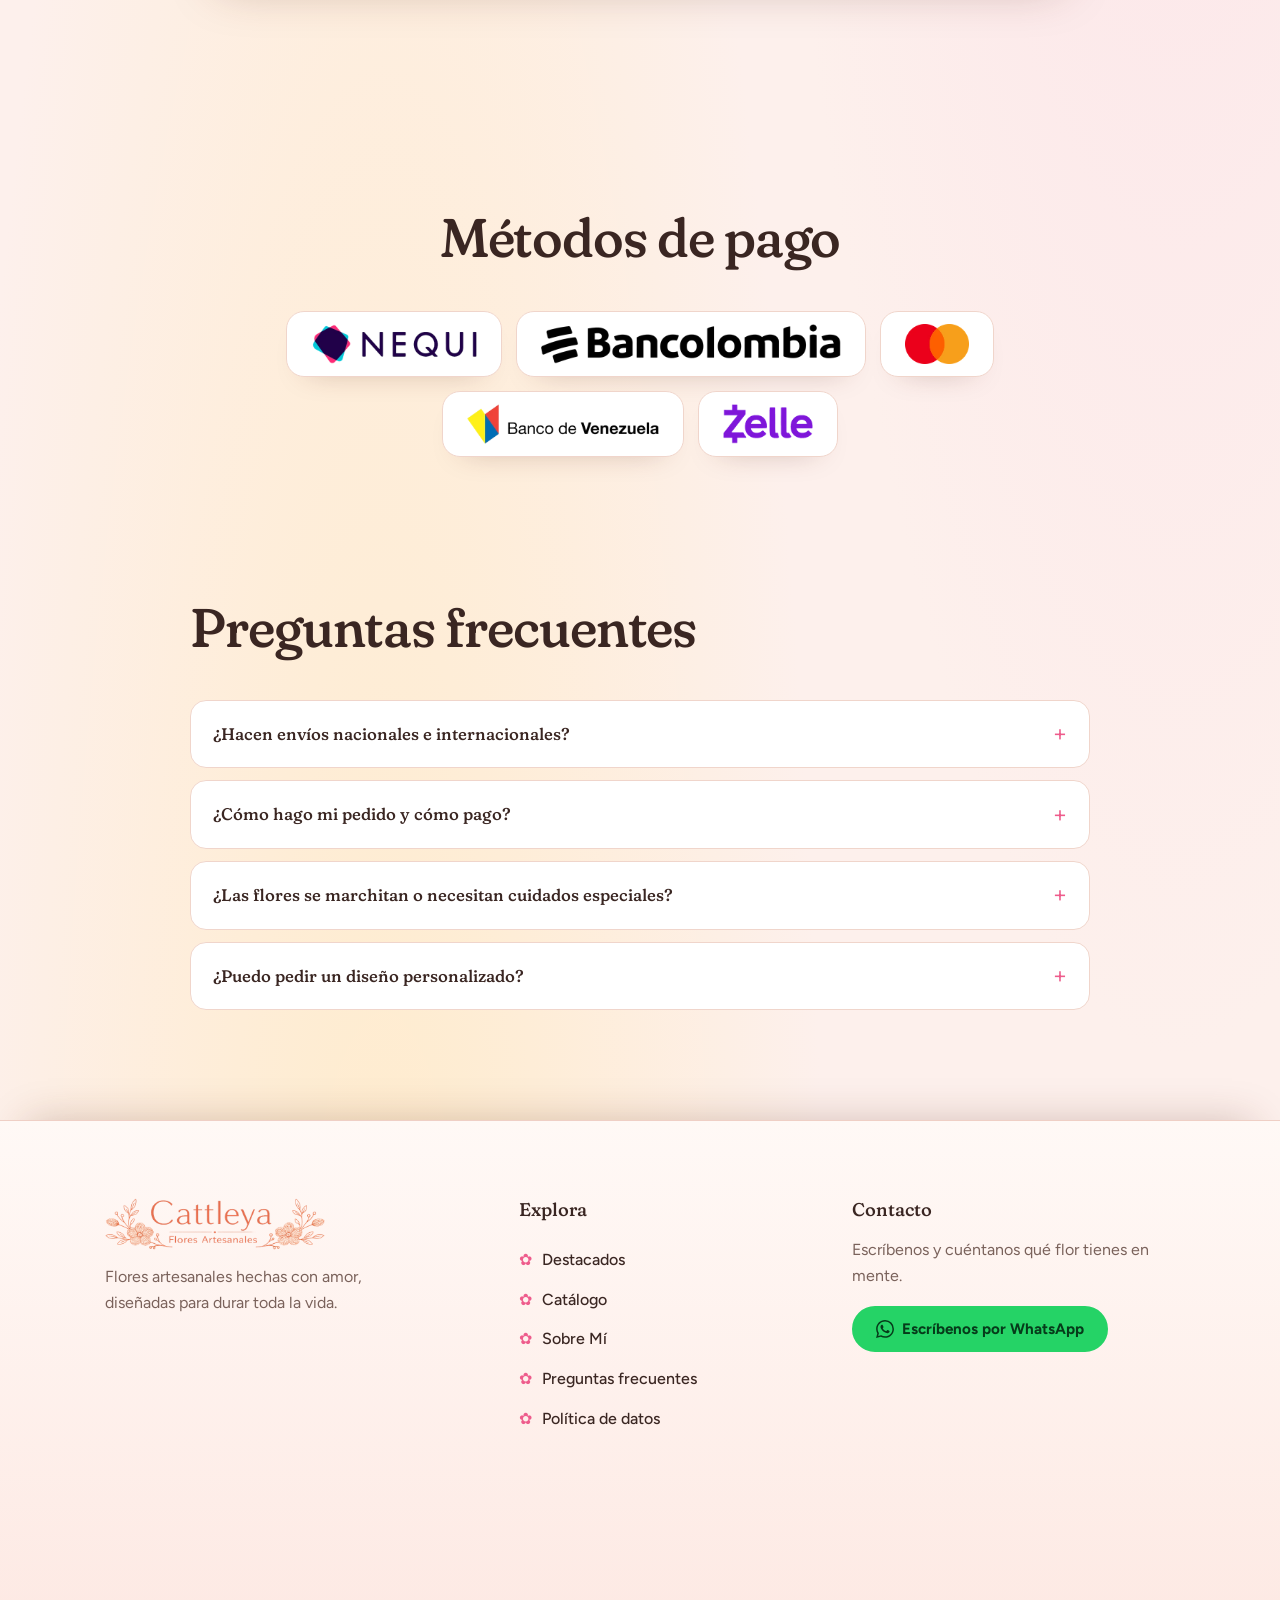
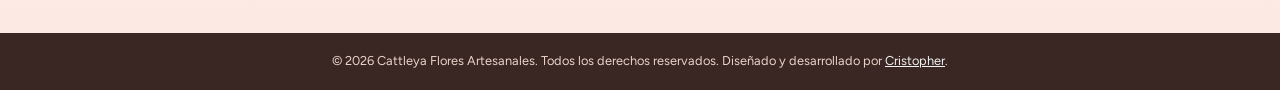
==== commit f37eab2e: "Vista previa del link (Open Graph)" ====
--- a/index.html
+++ b/index.html
@@ -8,9 +8,18 @@
 <meta name="viewport" content="width=device-width, initial-scale=1">
 <title>Cattleya Flores Artesanales</title>
 <meta name="description" content="Flores artesanales hechas a mano con limpiapipas. Ramos, bouquets y macetas que duran para siempre. Pídelas por WhatsApp.">
+<meta property="og:type" content="website">
+<meta property="og:site_name" content="Cattleya Flores Artesanales">
+<meta property="og:locale" content="es_LA">
+<meta property="og:url" content="https://cattleya-flores.pages.dev/">
 <meta property="og:title" content="Cattleya Flores Artesanales">
-<meta property="og:description" content="Flores hechas a mano con limpiapipas que no se marchitan.">
-<meta property="og:image" content="img/banner.webp">
+<meta property="og:description" content="Flores hechas a mano con limpiapipas que no se marchitan. Pídelas por WhatsApp.">
+<meta property="og:image" content="https://cattleya-flores.pages.dev/img/og-cattleya.jpg">
+<meta property="og:image:type" content="image/jpeg">
+<meta property="og:image:width" content="1200">
+<meta property="og:image:height" content="630">
+<meta property="og:image:alt" content="Cattleya Flores Artesanales: ramos de flores de limpiapipas hechos a mano">
+<meta name="twitter:card" content="summary_large_image">
 <link rel="icon" href="img/favicon.png">
 <link rel="preconnect" href="https://fonts.googleapis.com">
 <link rel="preconnect" href="https://fonts.gstatic.com" crossorigin>
@@ -160,6 +169,6 @@
 
 <script src="js/catalogo.js?v=1"></script>
 <script src="js/main.js?v=6"></script>
-<script src="js/asistente.js?v=7" defer></script>
+<script src="js/asistente.js?v=6" defer></script>
 </body>
 </html>
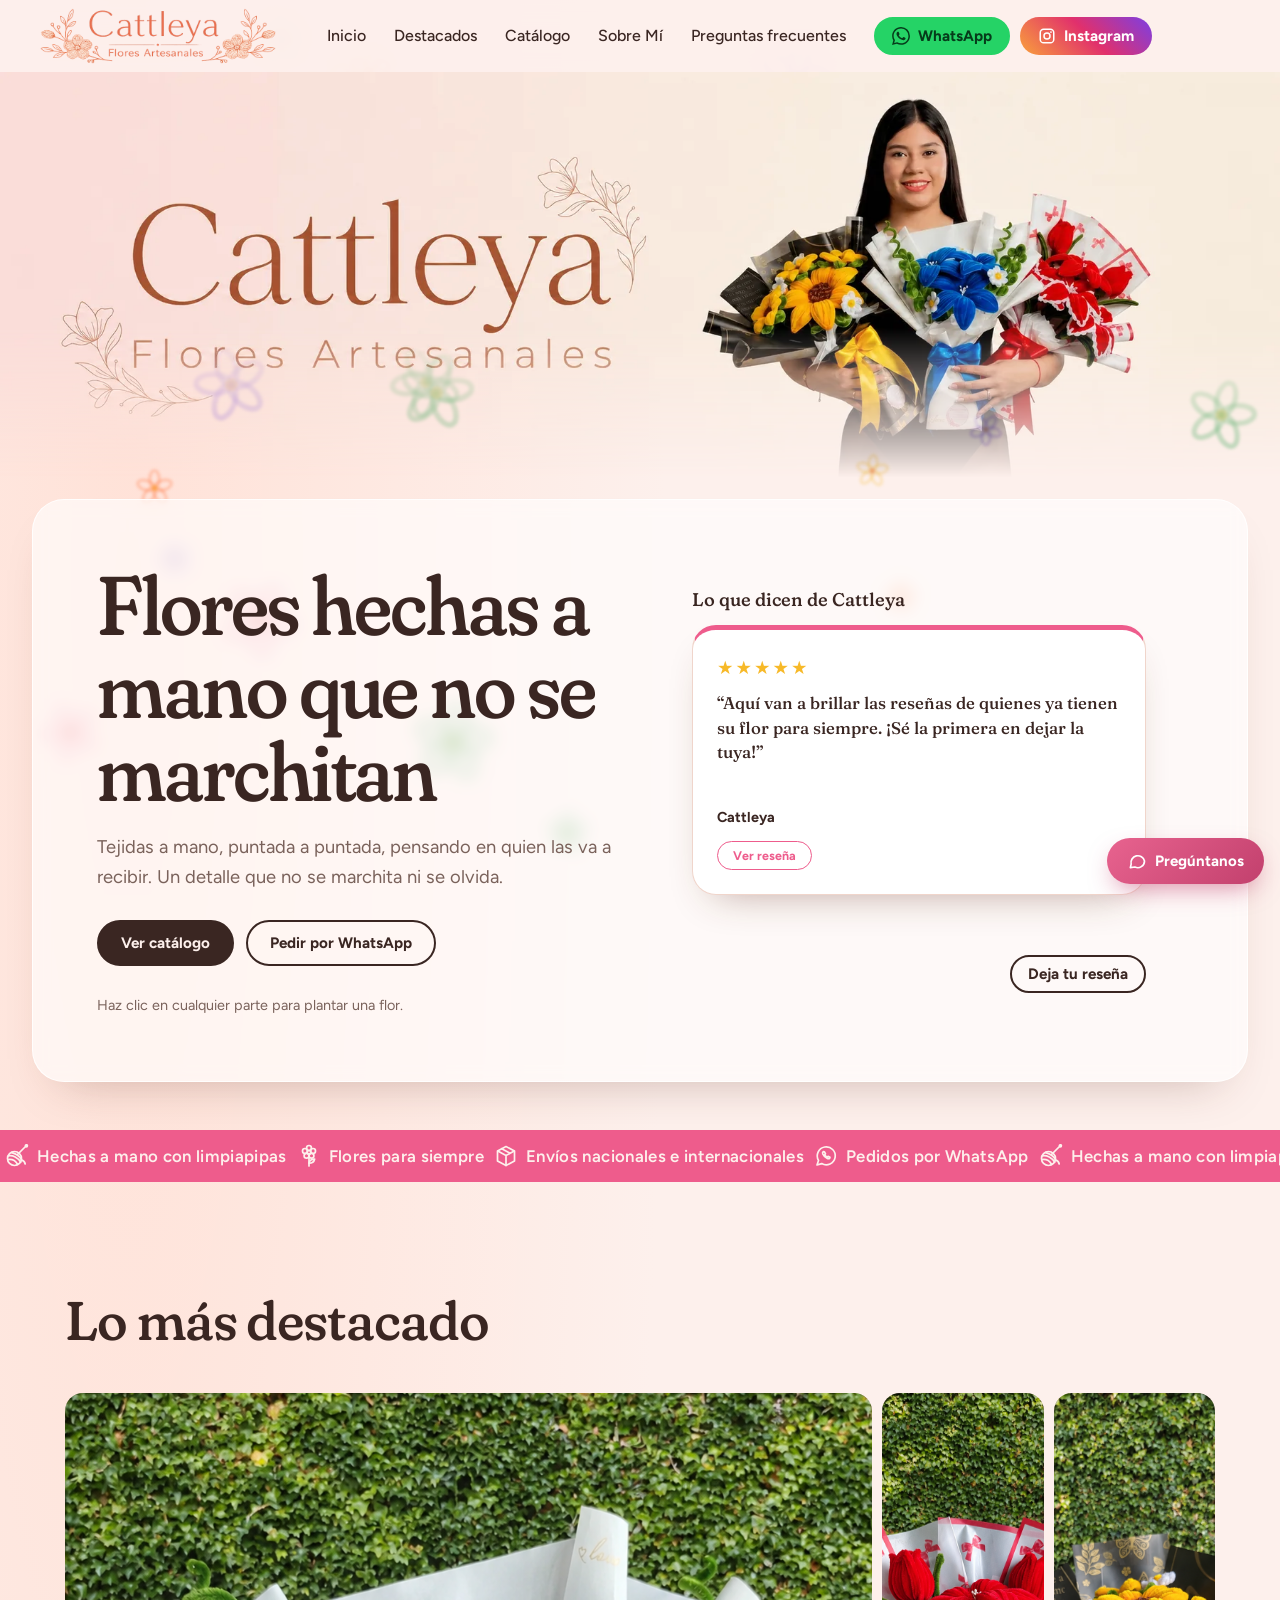
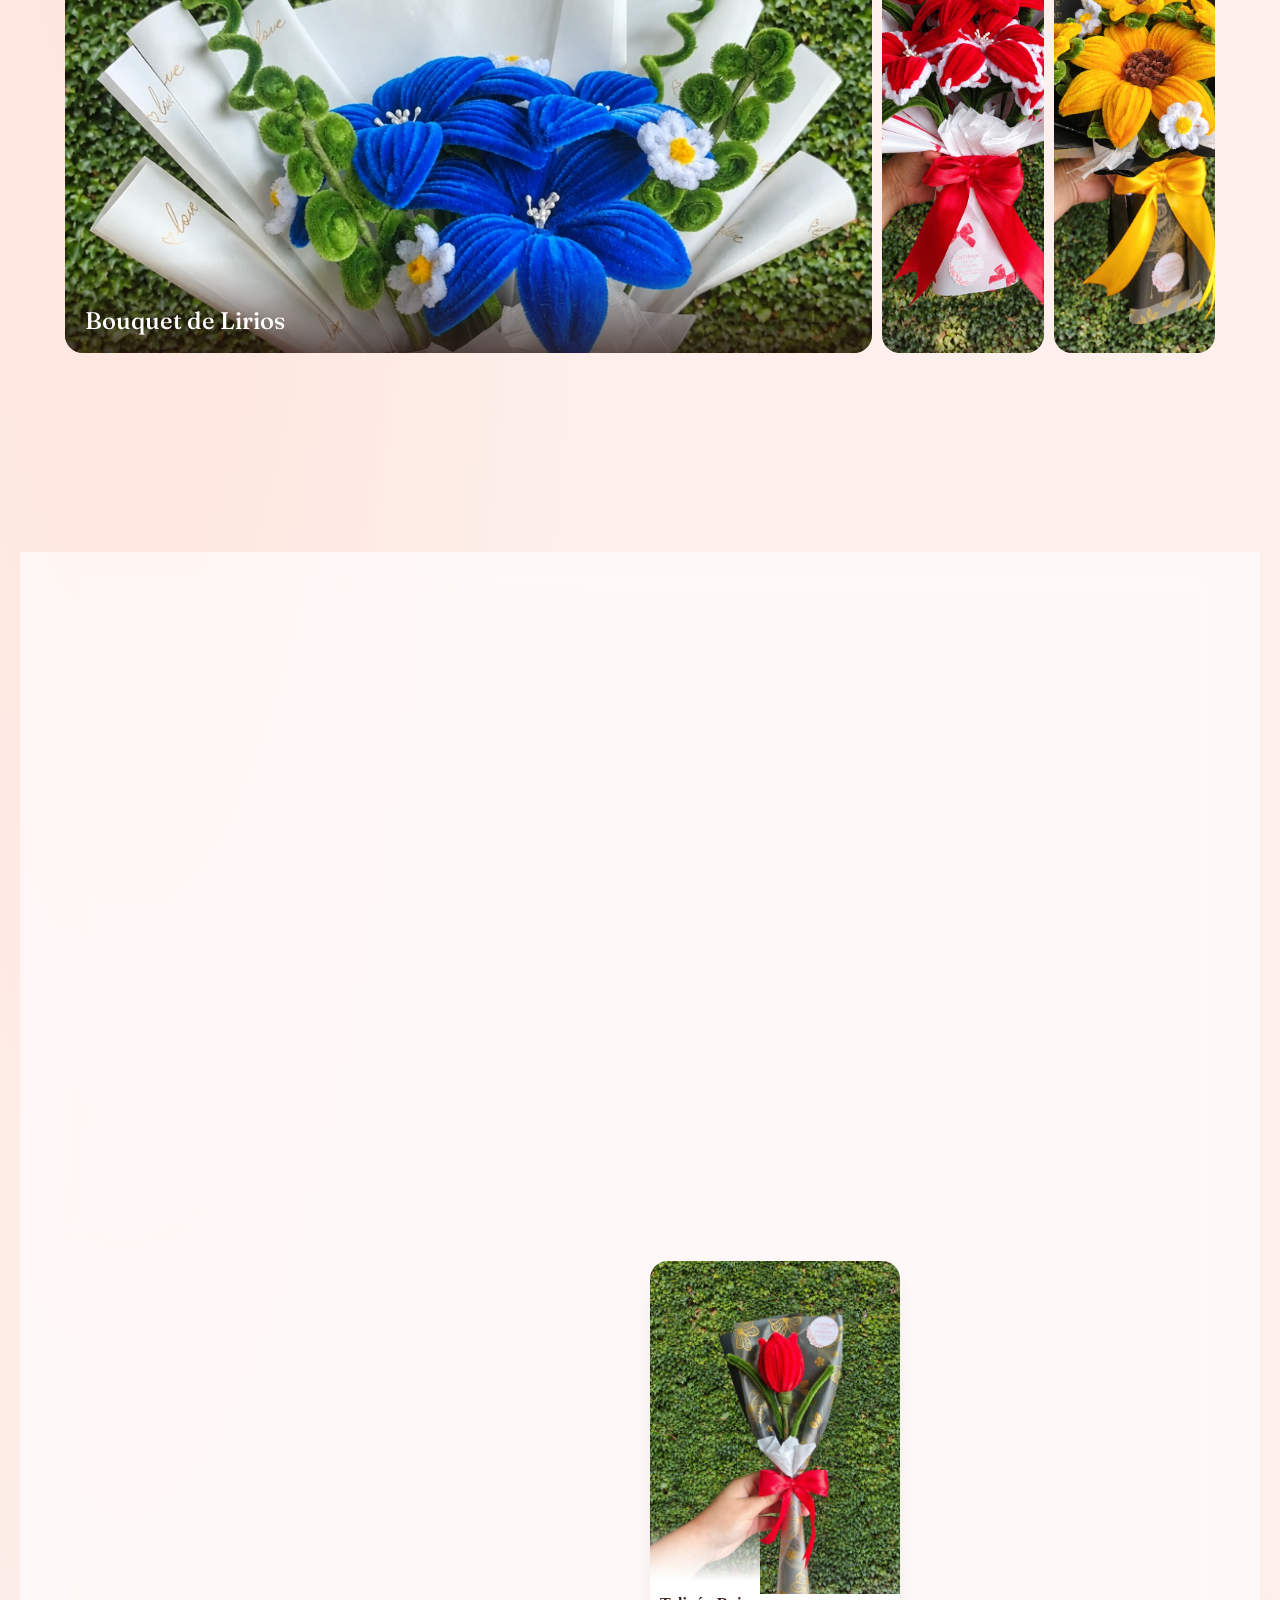
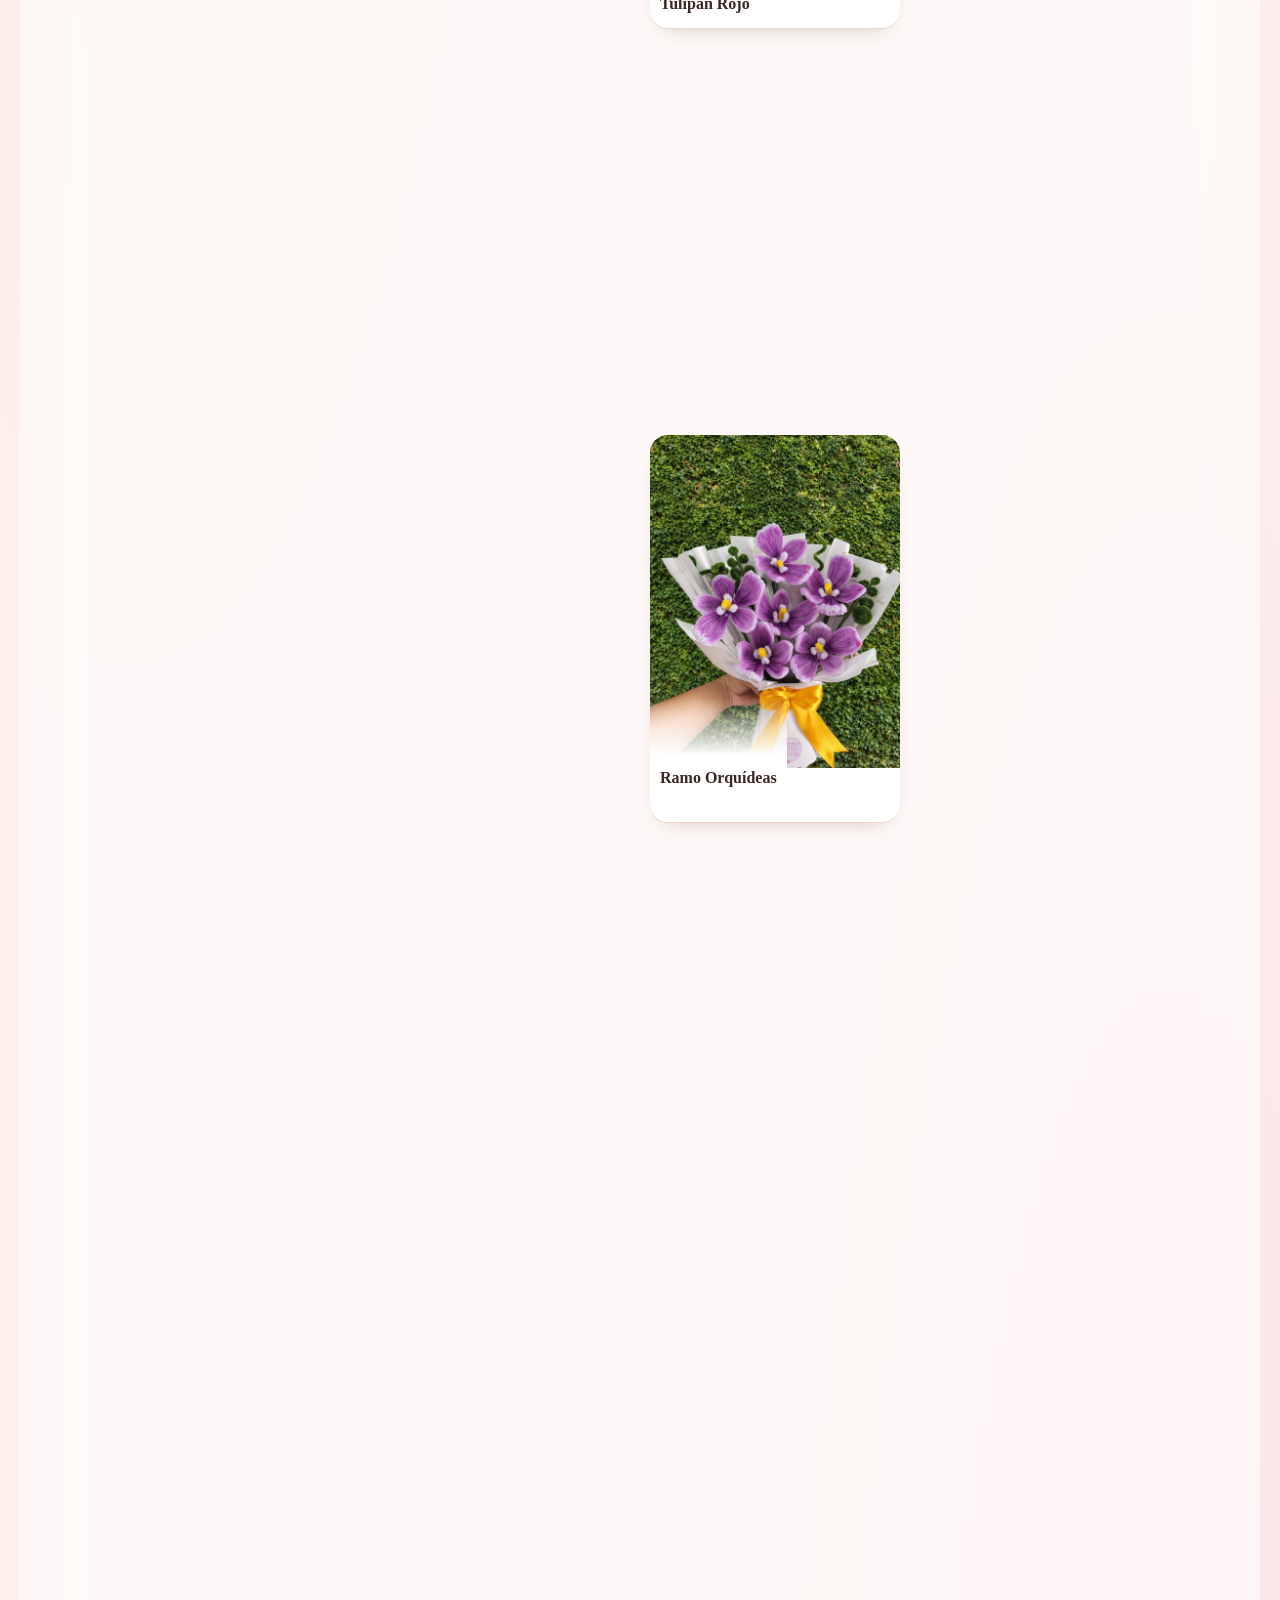
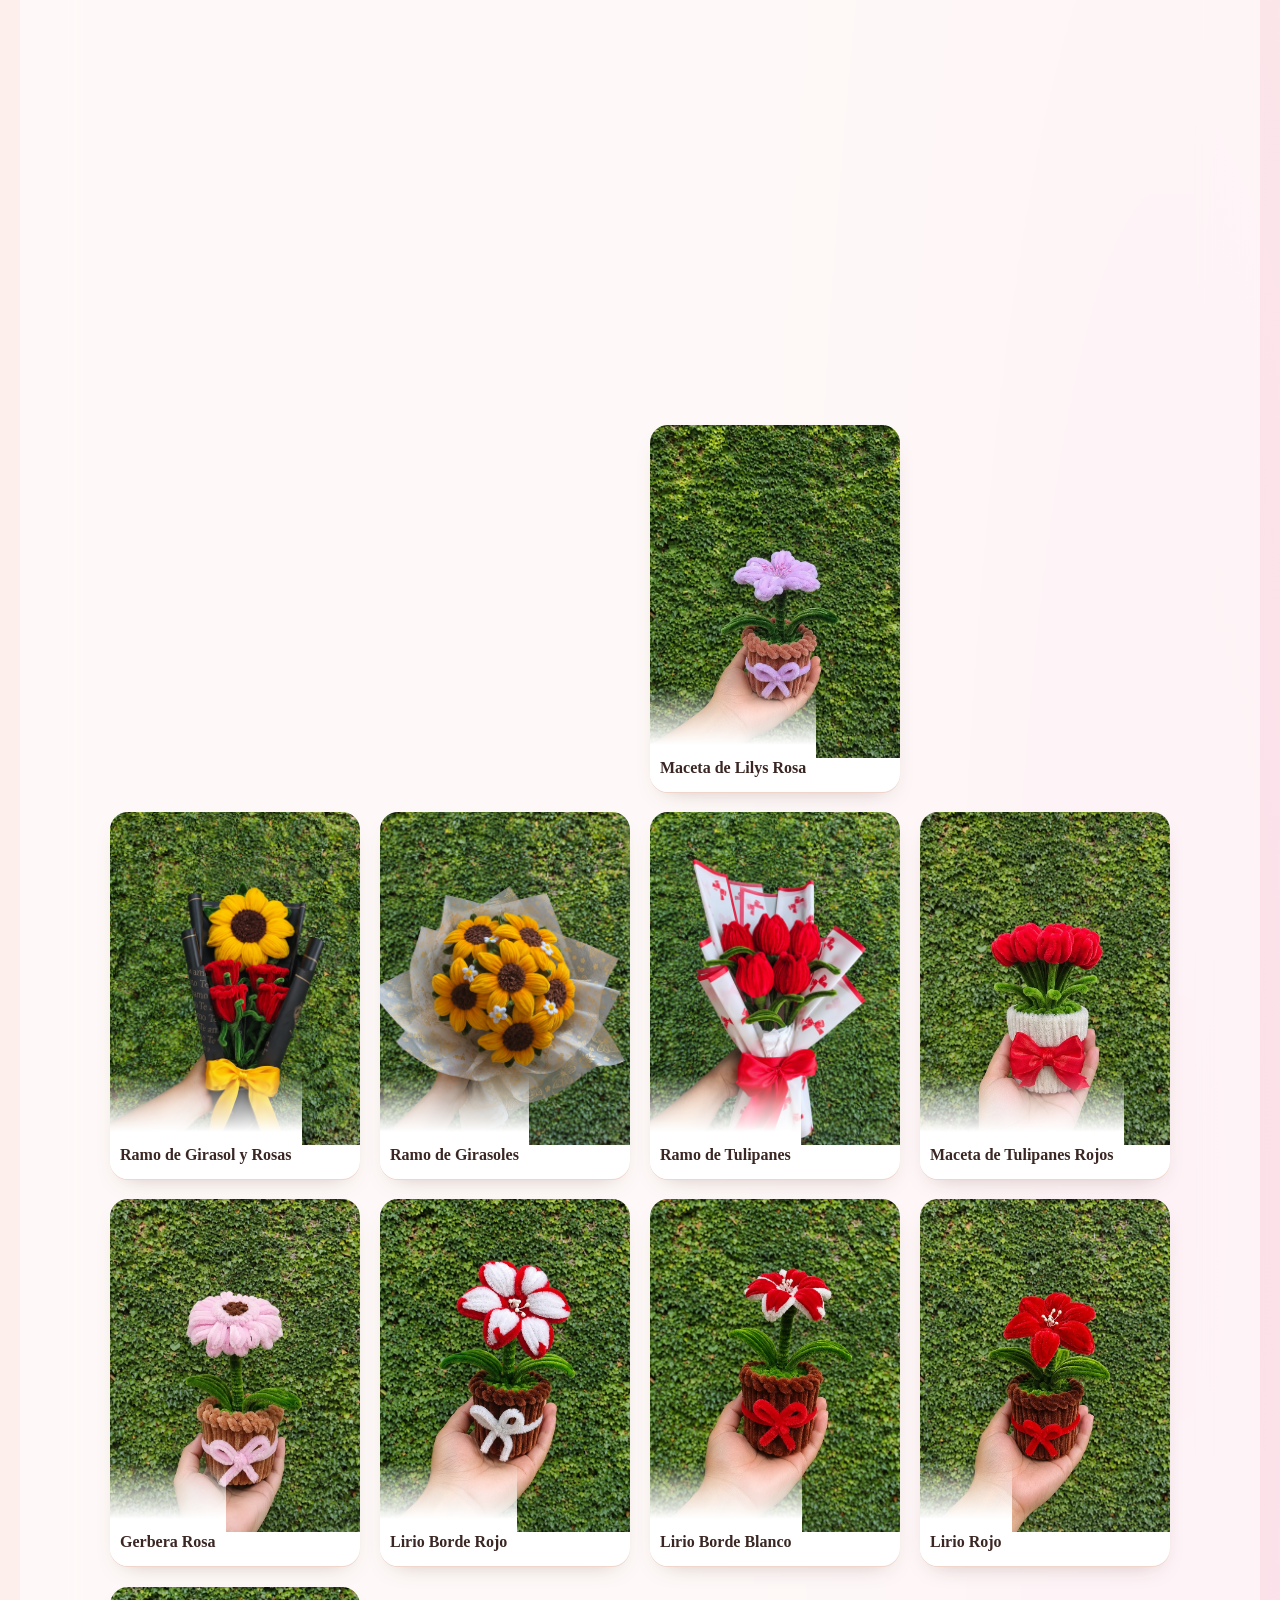
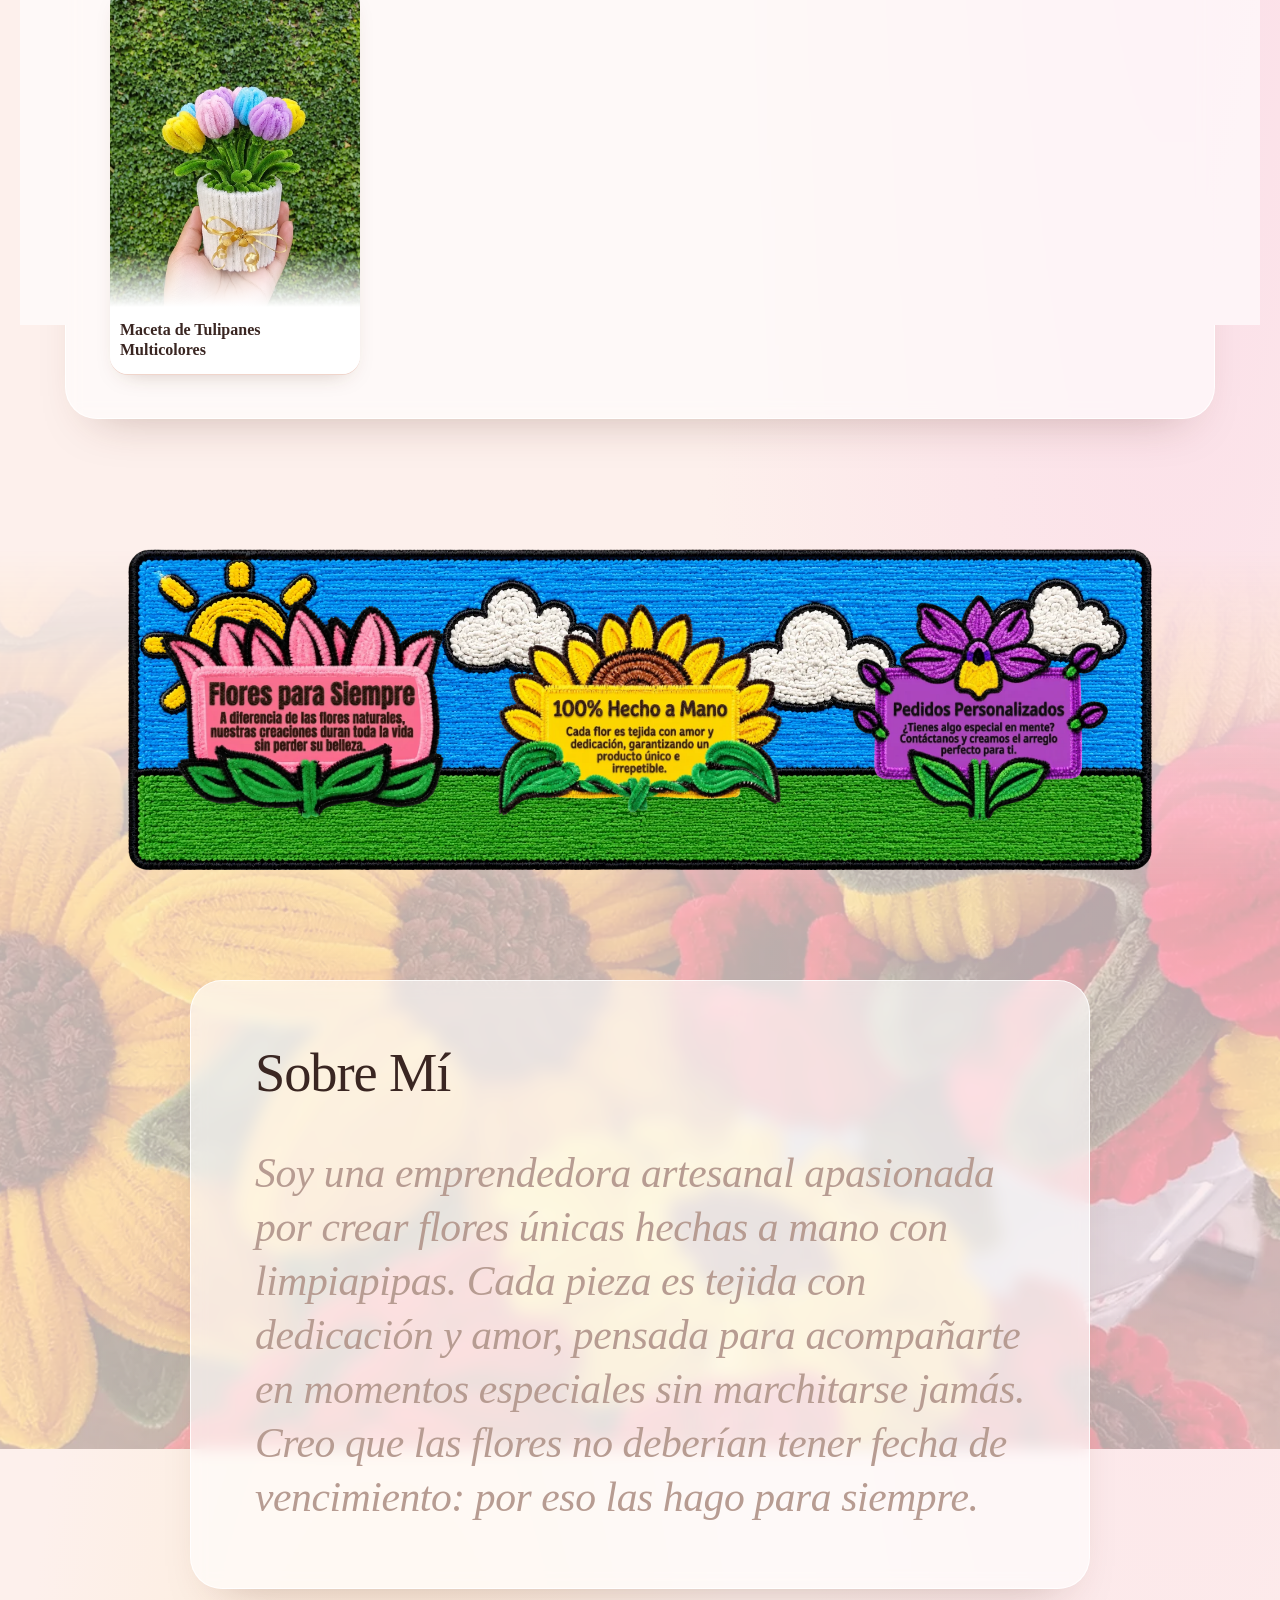
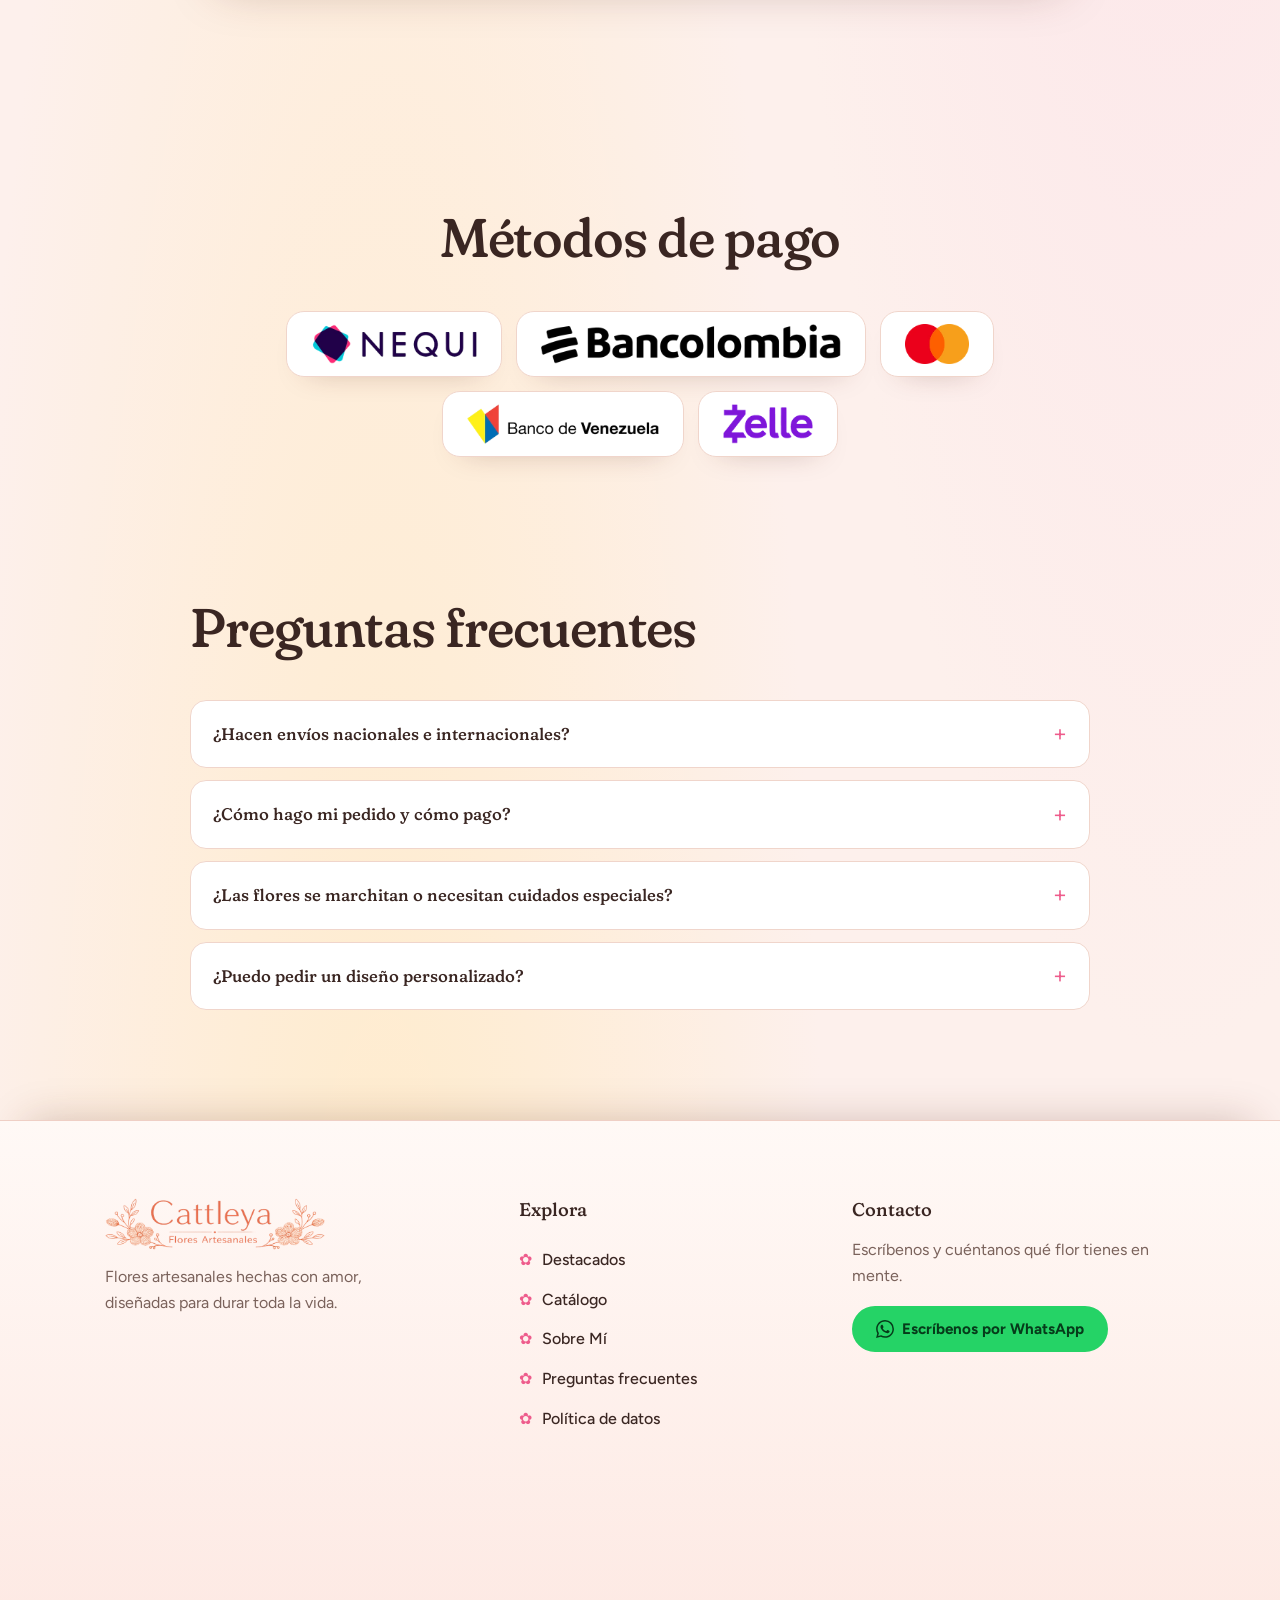
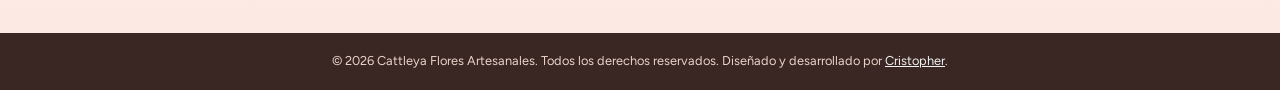
==== commit d8363d6a: "Skeleton de carga en el catalogo" ====
--- a/index.html
+++ b/index.html
@@ -24,7 +24,7 @@
 <link rel="preconnect" href="https://fonts.googleapis.com">
 <link rel="preconnect" href="https://fonts.gstatic.com" crossorigin>
 <link href="https://fonts.googleapis.com/css2?family=Figtree:wght@400;500;700&family=Fraunces:opsz,wght,SOFT@9..144,400..700,100&family=Lora:ital,wght@0,500;1,500&display=swap" rel="stylesheet">
-<link rel="stylesheet" href="css/style.css?v=5">
+<link rel="stylesheet" href="css/style.css?v=6">
 </head>
 <body>
 
@@ -170,5 +170,6 @@
 <script src="js/catalogo.js?v=1"></script>
 <script src="js/main.js?v=6"></script>
 <script src="js/asistente.js?v=6" defer></script>
+<script src="js/skeleton.js?v=1" defer></script>
 </body>
 </html>
--- a/css/style.css
+++ b/css/style.css
@@ -310,3 +310,8 @@
 }
 /* Reseña: en celulares el formulario es más alto que la pantalla; ahora se desplaza dentro del cuadro */
 #rvdlg{max-height:85vh;max-height:92dvh;overflow-y:auto;overscroll-behavior:contain}
+
+/* Skeleton de carga: cuadro rosado suave que brilla mientras llega la foto (js/skeleton.js le pone .ok al cargar) */
+.card img:not(.ok),.acc img:not(.ok){background-color:#f7e6e3;background-image:linear-gradient(100deg,transparent 30%,rgba(255,255,255,.7) 50%,transparent 70%);background-size:200% 100%;animation:sk 1.3s linear infinite}
+@keyframes sk{from{background-position:150% 0}to{background-position:-50% 0}}
+@media(prefers-reduced-motion:reduce){.card img:not(.ok),.acc img:not(.ok){animation:none}}
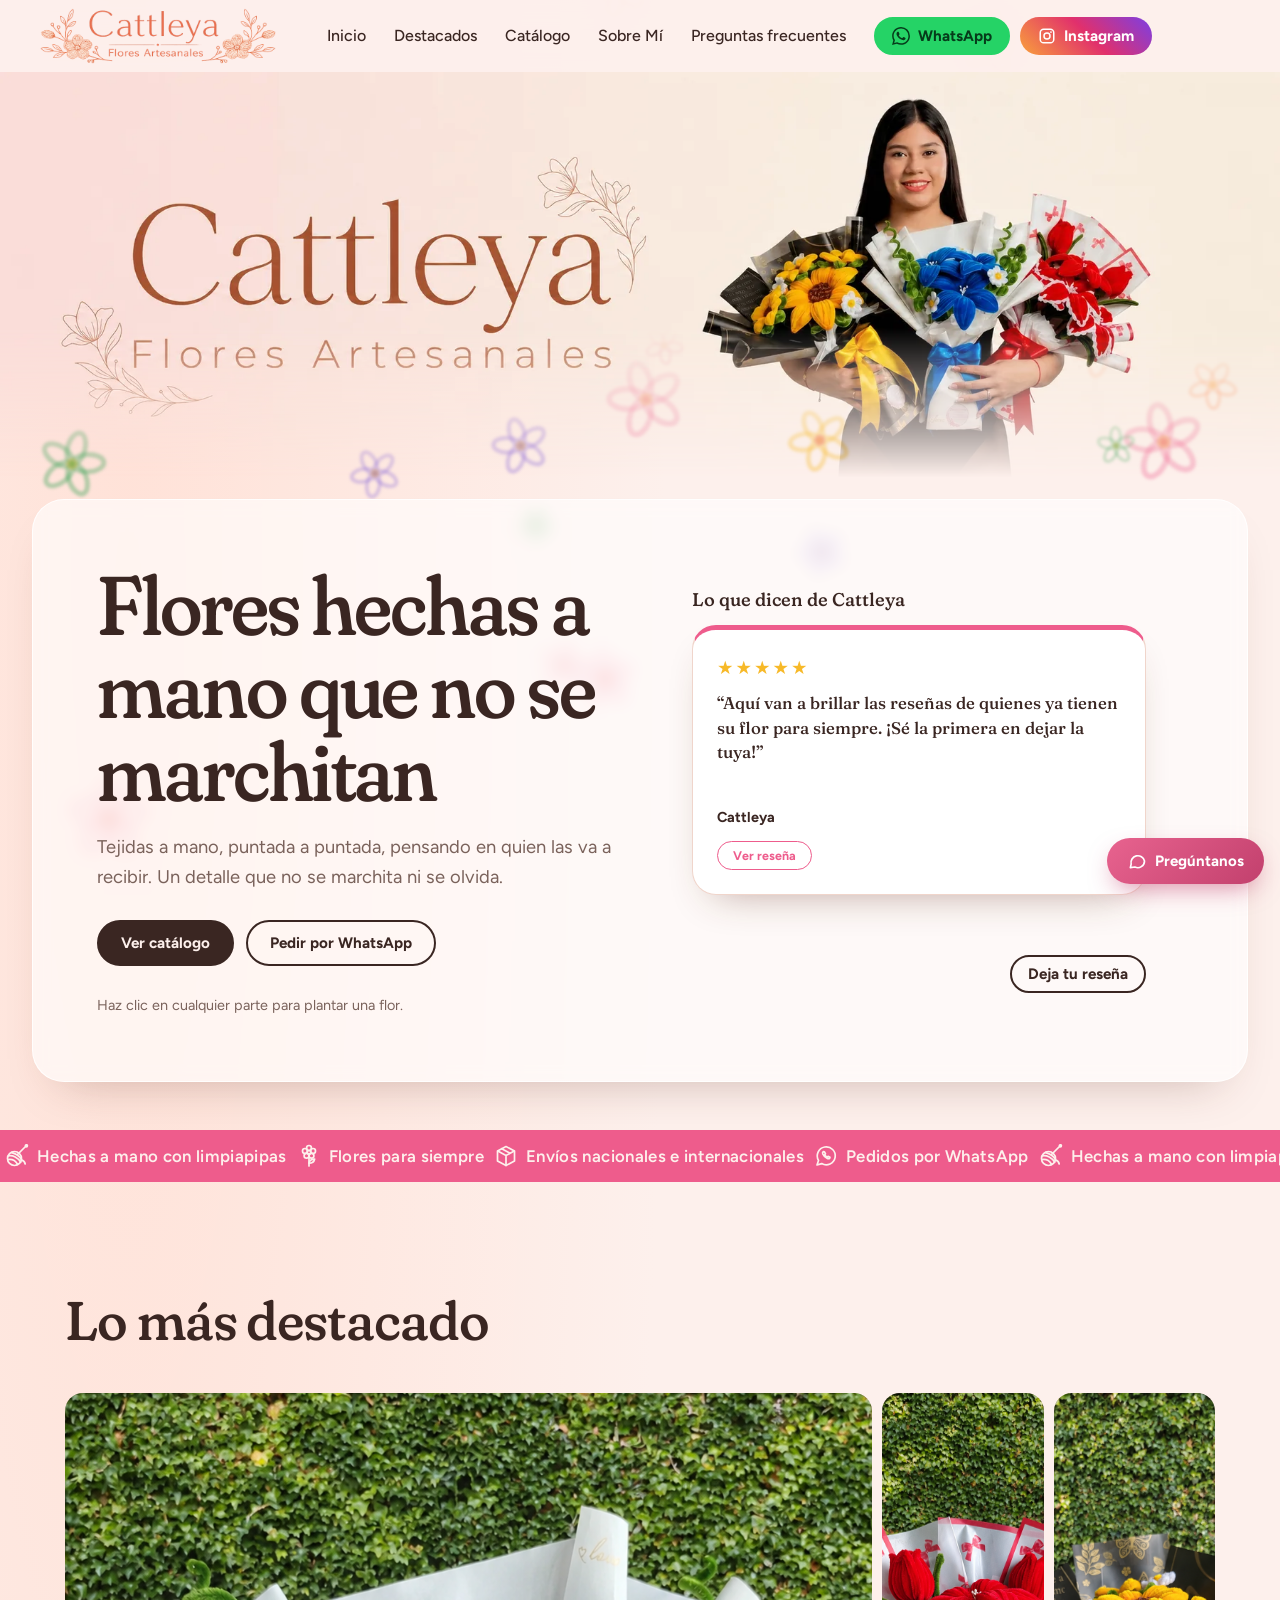
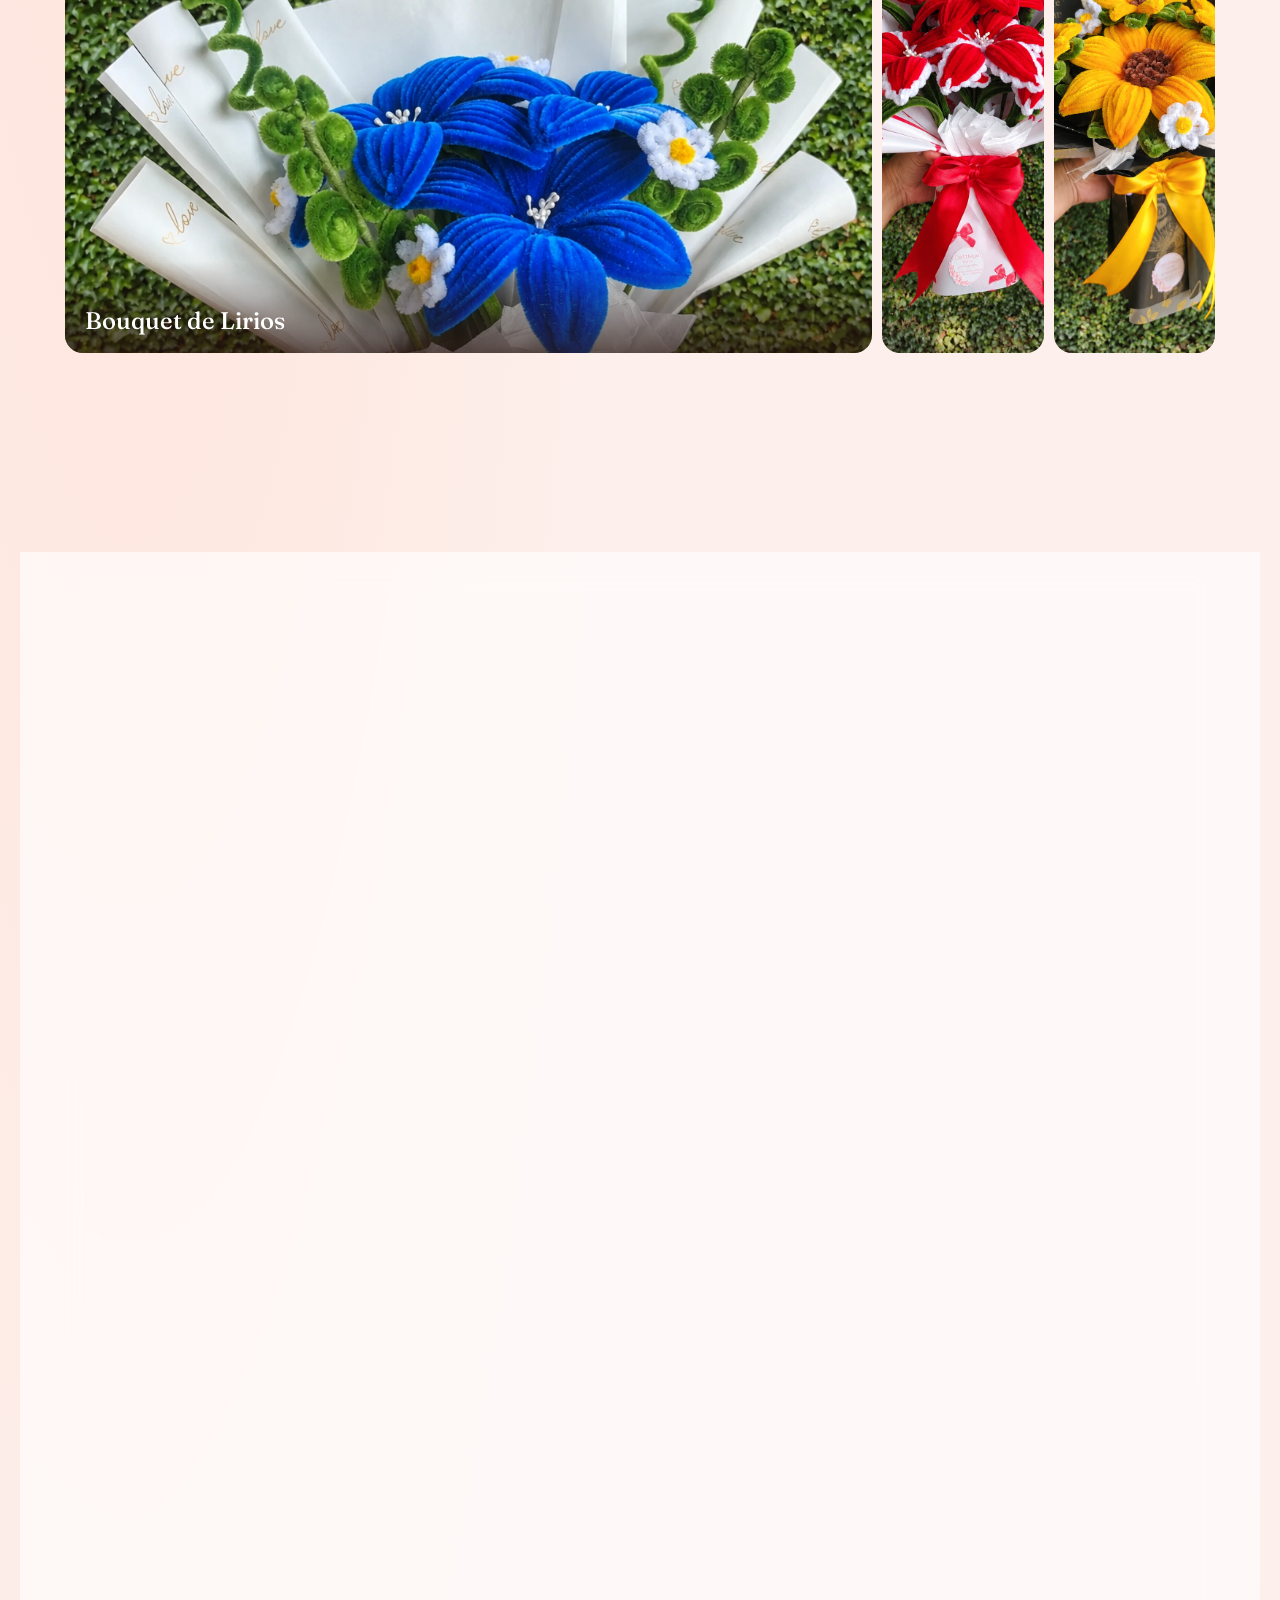
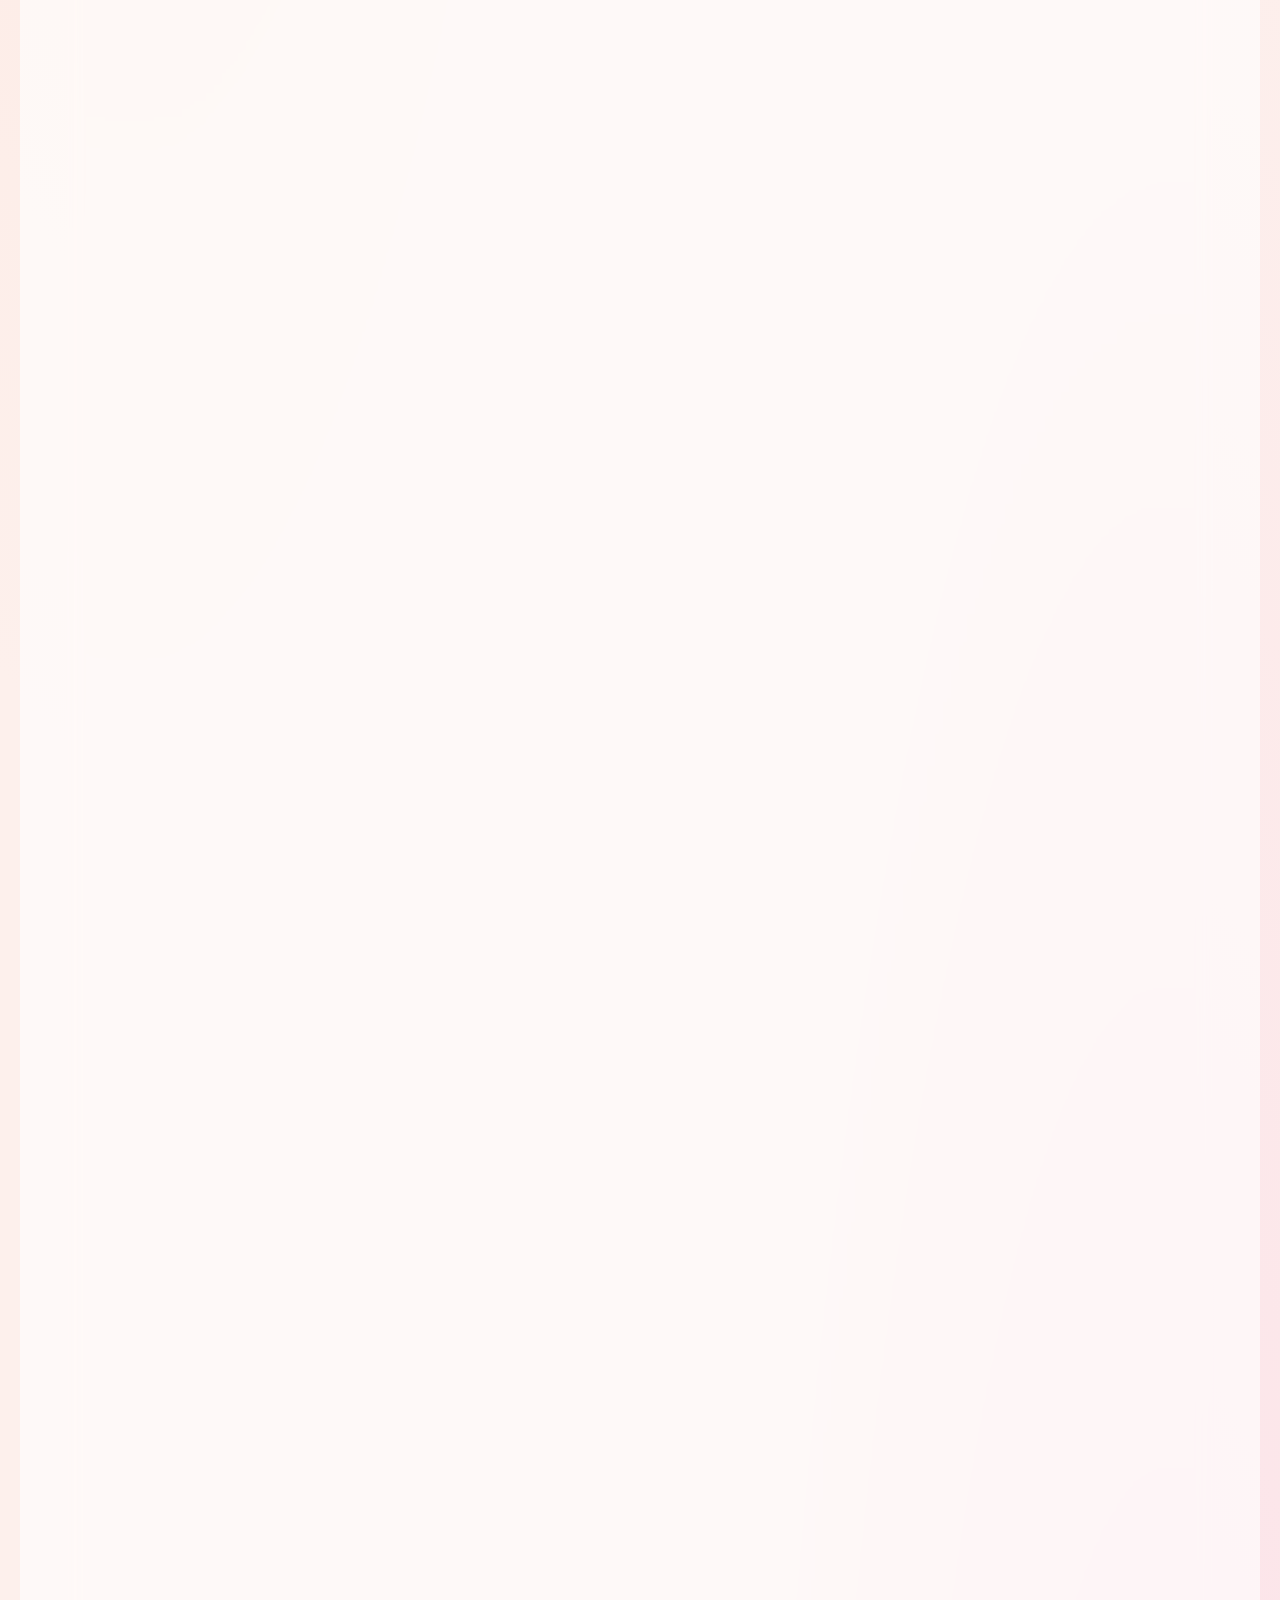
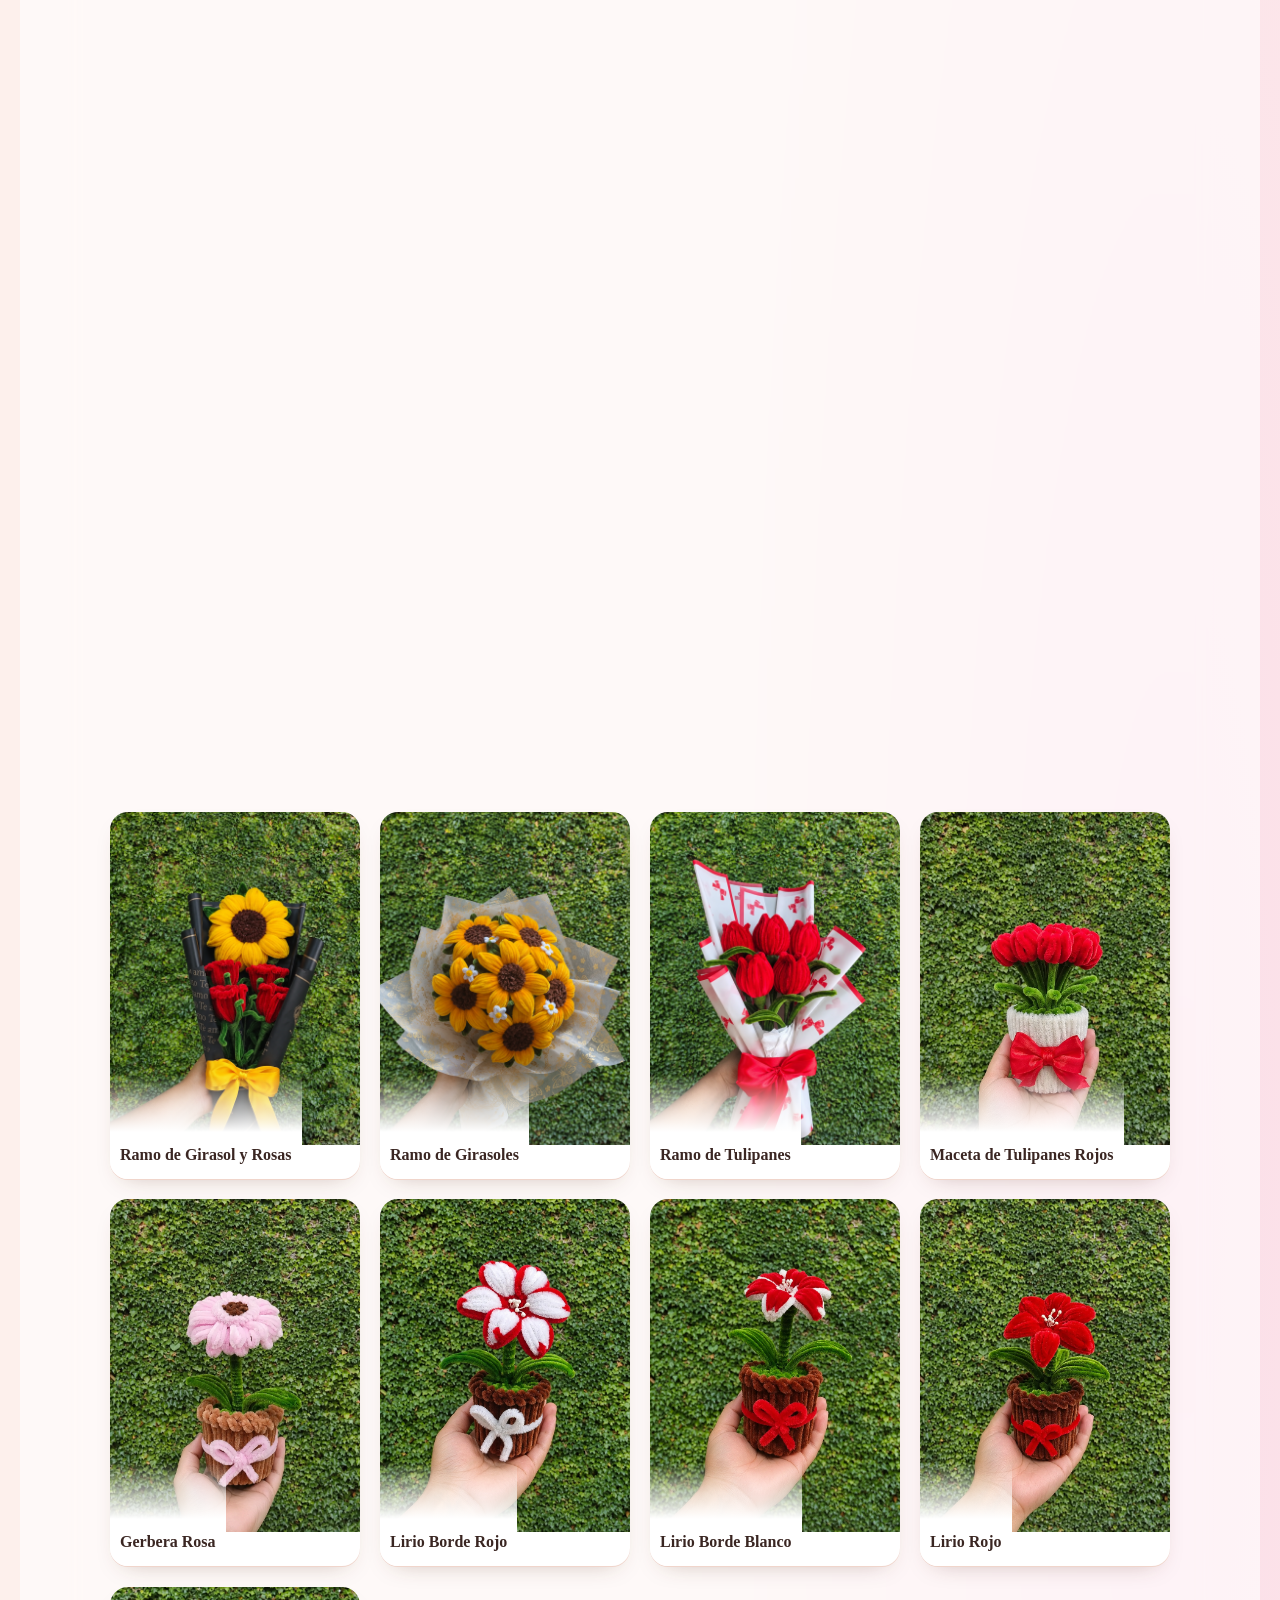
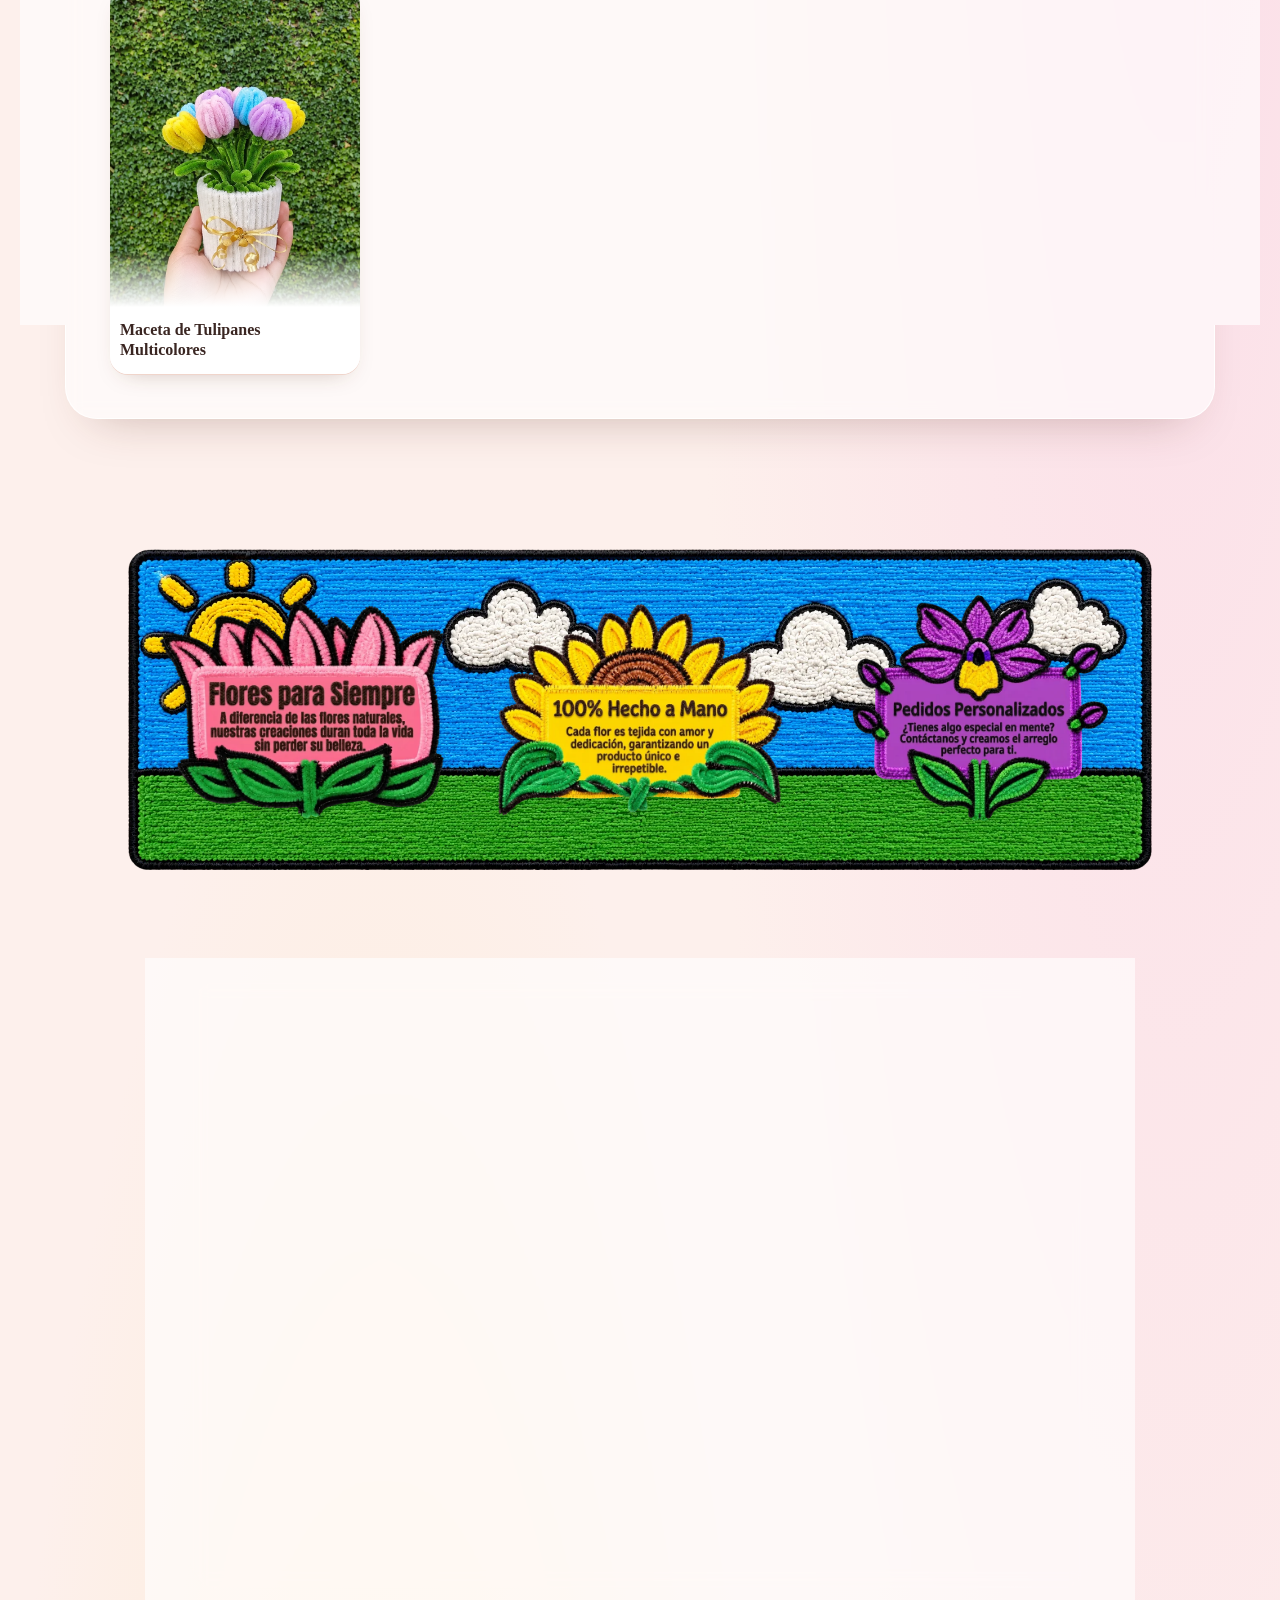
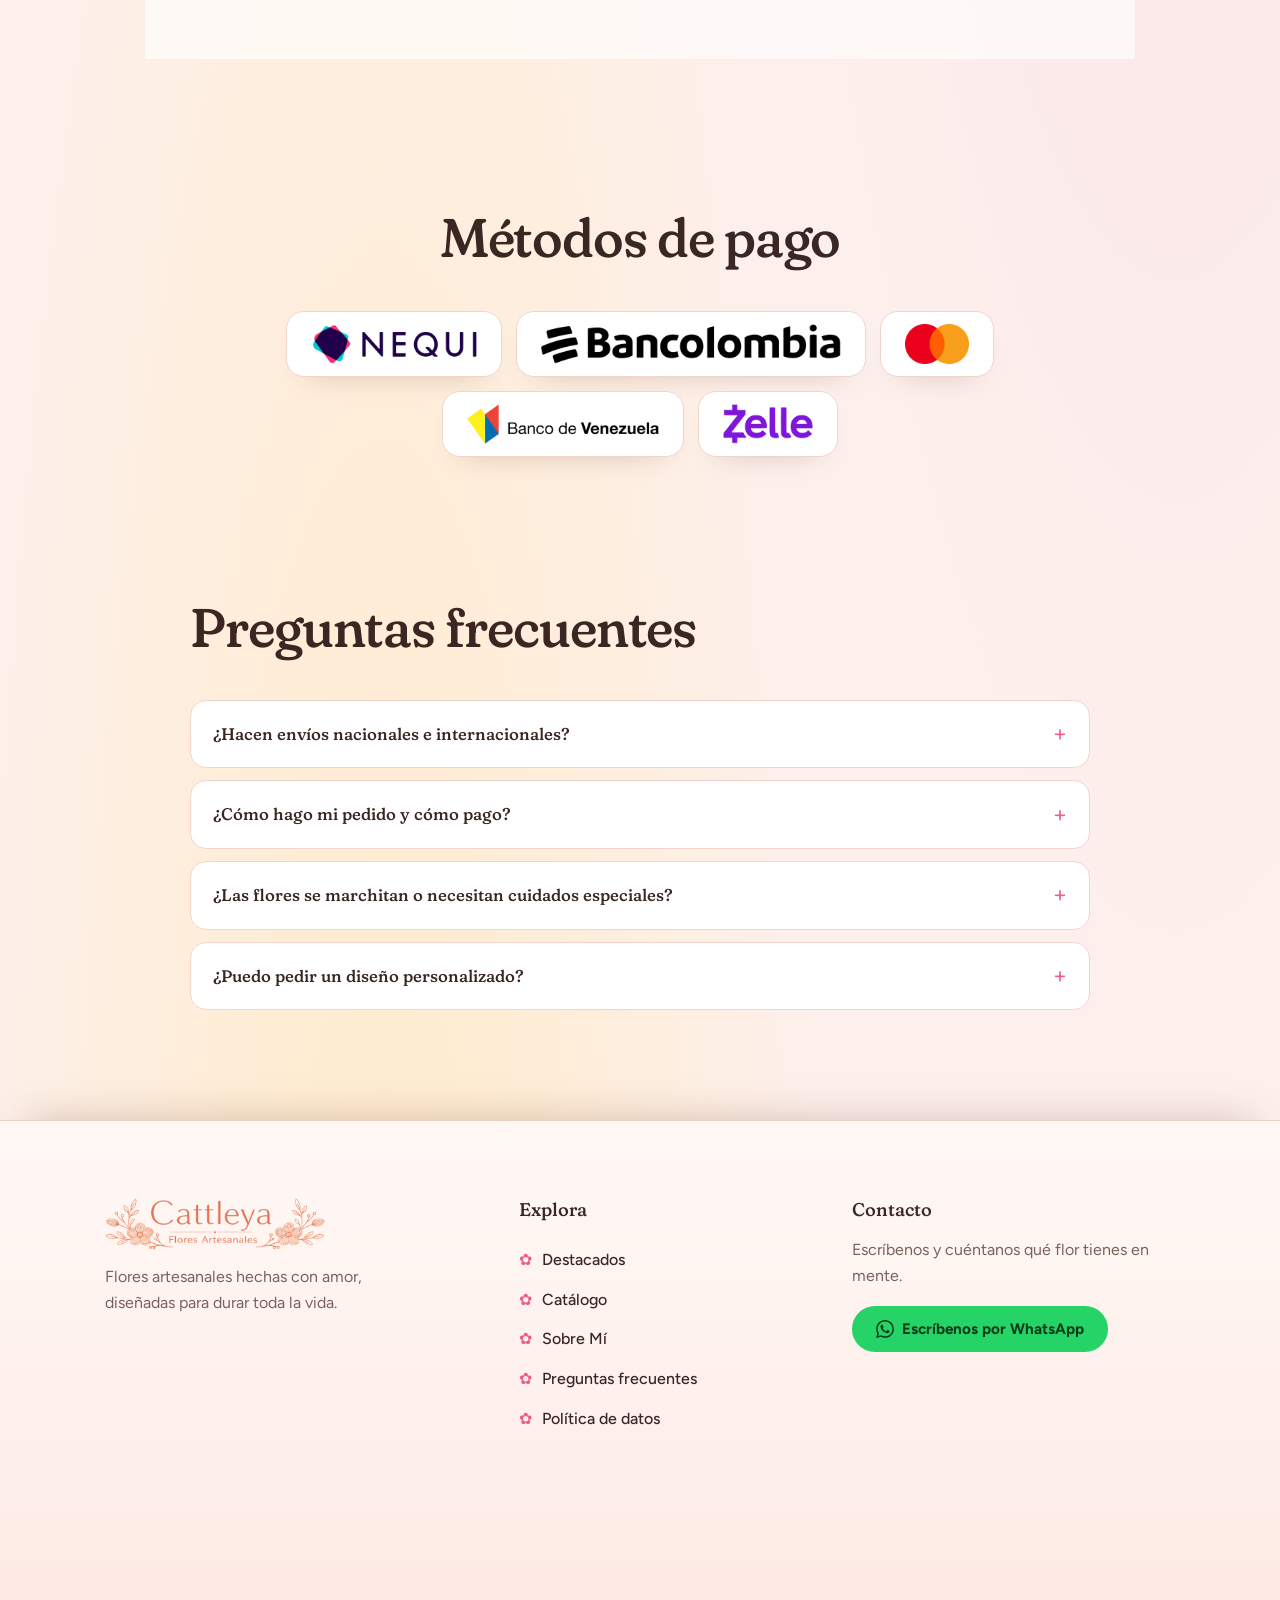
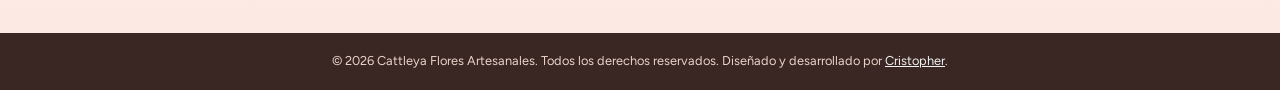
==== commit 794b0d97: "Skeleton de flor en catalogo y ventana" ====
--- a/index.html
+++ b/index.html
@@ -24,7 +24,7 @@
 <link rel="preconnect" href="https://fonts.googleapis.com">
 <link rel="preconnect" href="https://fonts.gstatic.com" crossorigin>
 <link href="https://fonts.googleapis.com/css2?family=Figtree:wght@400;500;700&family=Fraunces:opsz,wght,SOFT@9..144,400..700,100&family=Lora:ital,wght@0,500;1,500&display=swap" rel="stylesheet">
-<link rel="stylesheet" href="css/style.css?v=6">
+<link rel="stylesheet" href="css/style.css?v=7">
 </head>
 <body>
 
@@ -170,6 +170,6 @@
 <script src="js/catalogo.js?v=1"></script>
 <script src="js/main.js?v=6"></script>
 <script src="js/asistente.js?v=6" defer></script>
-<script src="js/skeleton.js?v=1" defer></script>
+<script src="js/skeleton.js?v=2" defer></script>
 </body>
 </html>
--- a/css/style.css
+++ b/css/style.css
@@ -311,7 +311,8 @@
 /* Reseña: en celulares el formulario es más alto que la pantalla; ahora se desplaza dentro del cuadro */
 #rvdlg{max-height:85vh;max-height:92dvh;overflow-y:auto;overscroll-behavior:contain}
 
-/* Skeleton de carga: cuadro rosado suave que brilla mientras llega la foto (js/skeleton.js le pone .ok al cargar) */
-.card img:not(.ok),.acc img:not(.ok){background-color:#f7e6e3;background-image:linear-gradient(100deg,transparent 30%,rgba(255,255,255,.7) 50%,transparent 70%);background-size:200% 100%;animation:sk 1.3s linear infinite}
-@keyframes sk{from{background-position:150% 0}to{background-position:-50% 0}}
-@media(prefers-reduced-motion:reduce){.card img:not(.ok),.acc img:not(.ok){animation:none}}
+/* Skeleton de carga: una flor late en el centro mientras llega la foto (js/skeleton.js quita el efecto al cargar) */
+.card img:not(.ok),.acc img:not(.ok),.zm.cargando{background-color:#f7e6e3;background-image:url(../img/skeleton-flor.svg);background-repeat:no-repeat;background-position:center;background-size:26%;animation:skf 1.6s ease-in-out infinite}
+@keyframes skf{0%,100%{background-color:#f7e6e3;background-size:23%}50%{background-color:#f2d6d2;background-size:28%}}
+@media(max-width:700px){.zm.cargando{aspect-ratio:3/4;max-height:58vh}}
+@media(prefers-reduced-motion:reduce){.card img:not(.ok),.acc img:not(.ok),.zm.cargando{animation:none}}
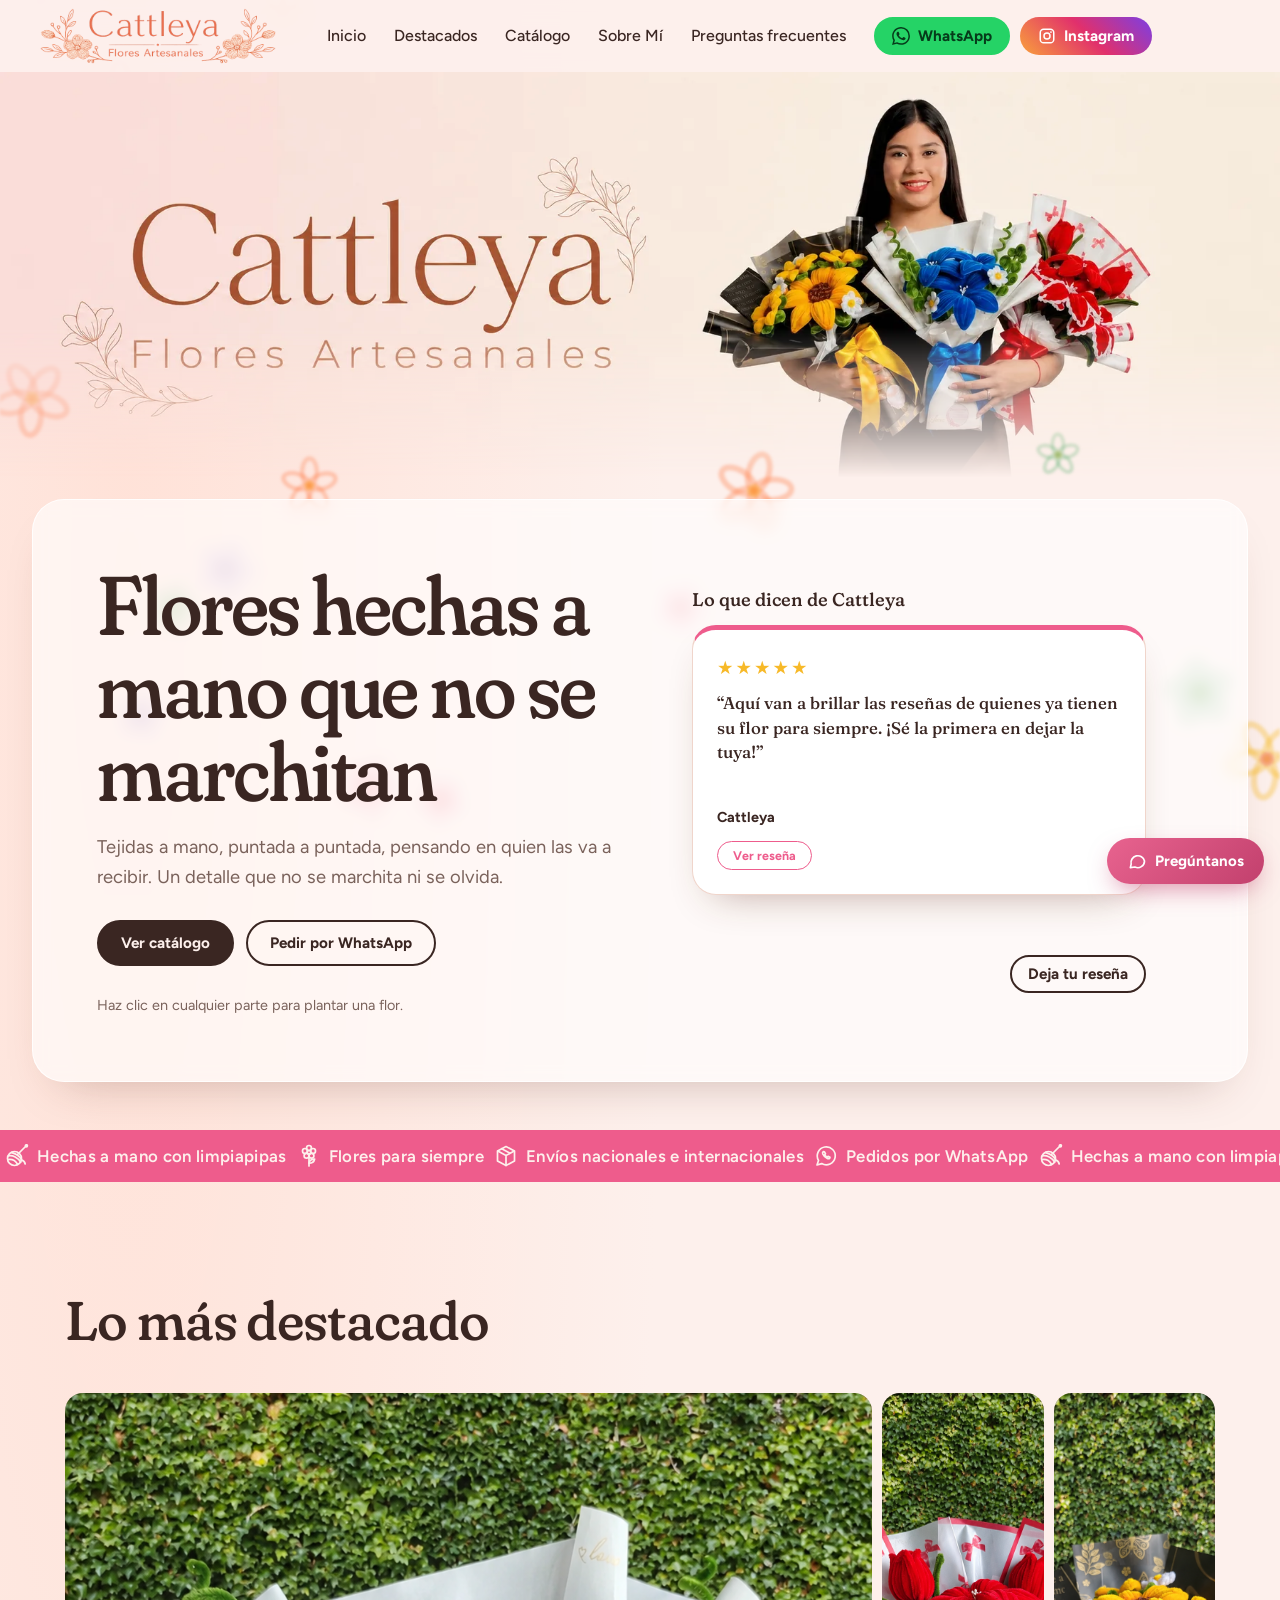
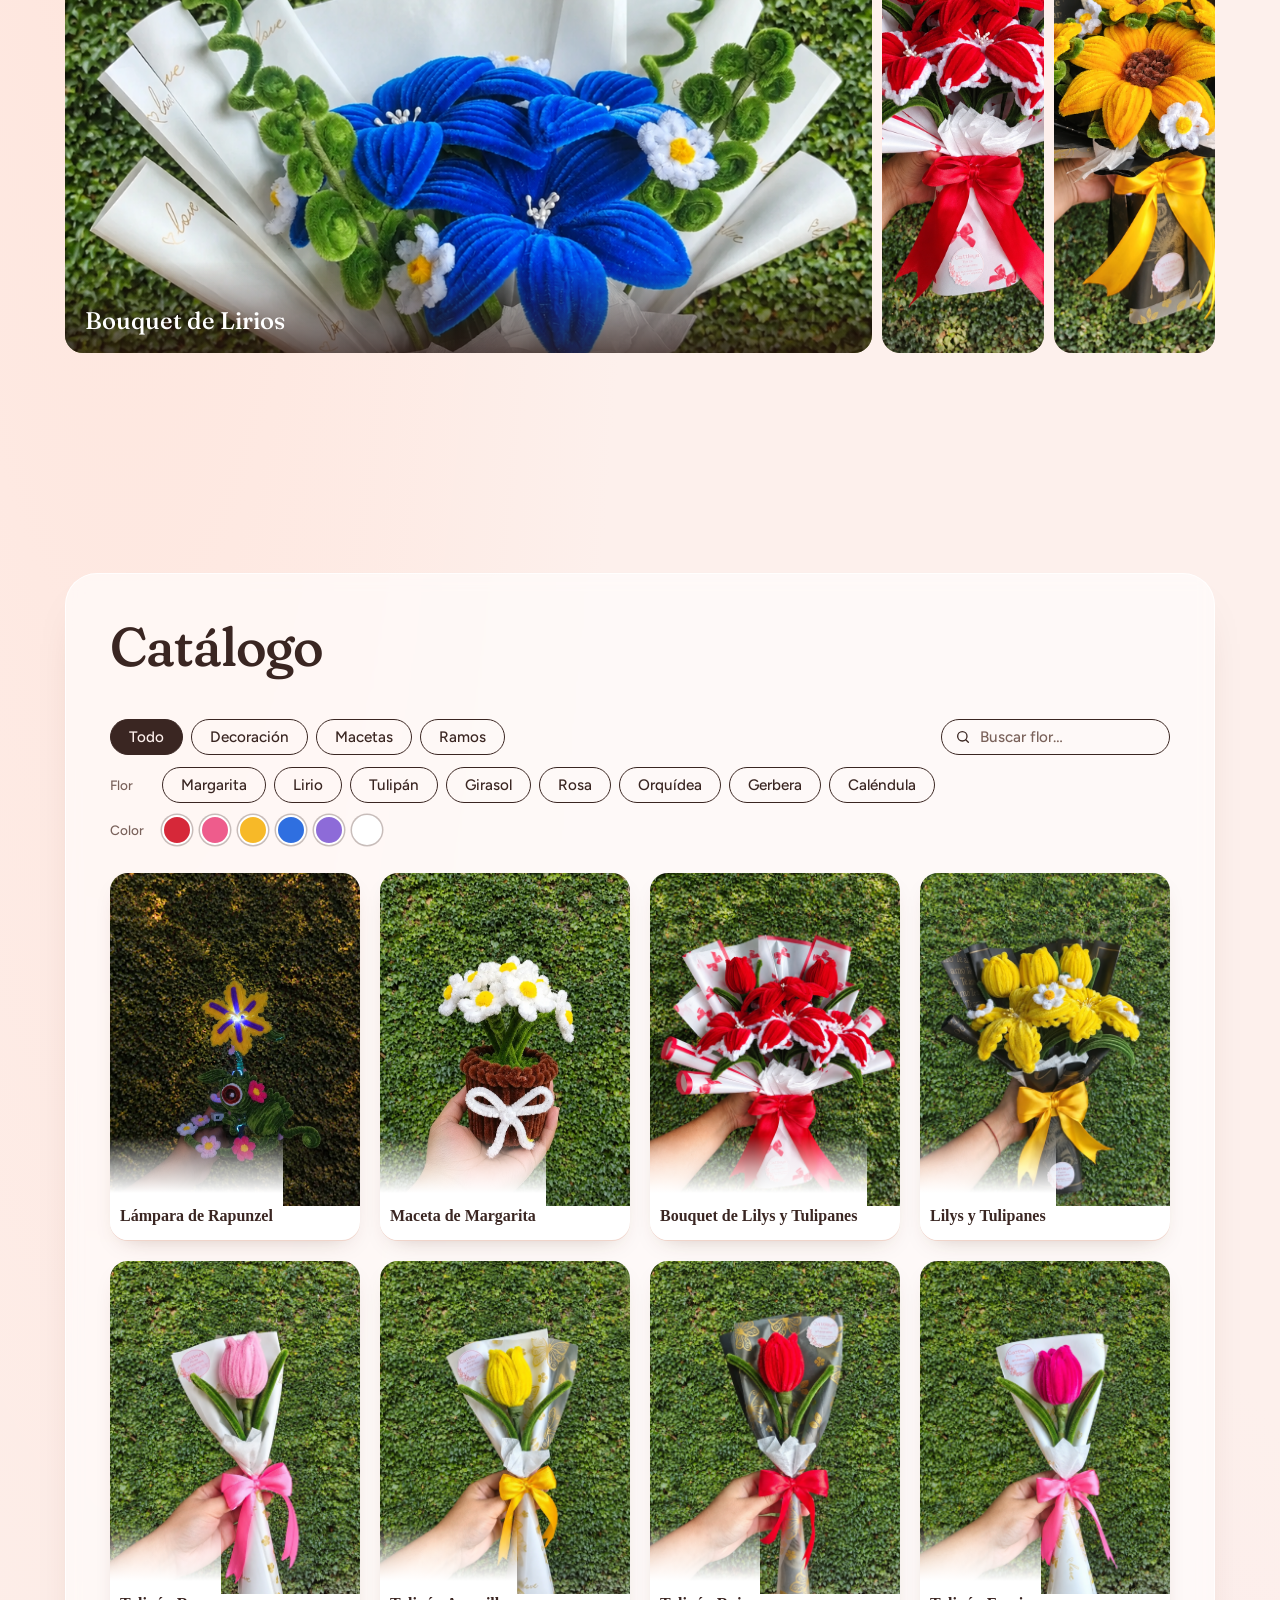
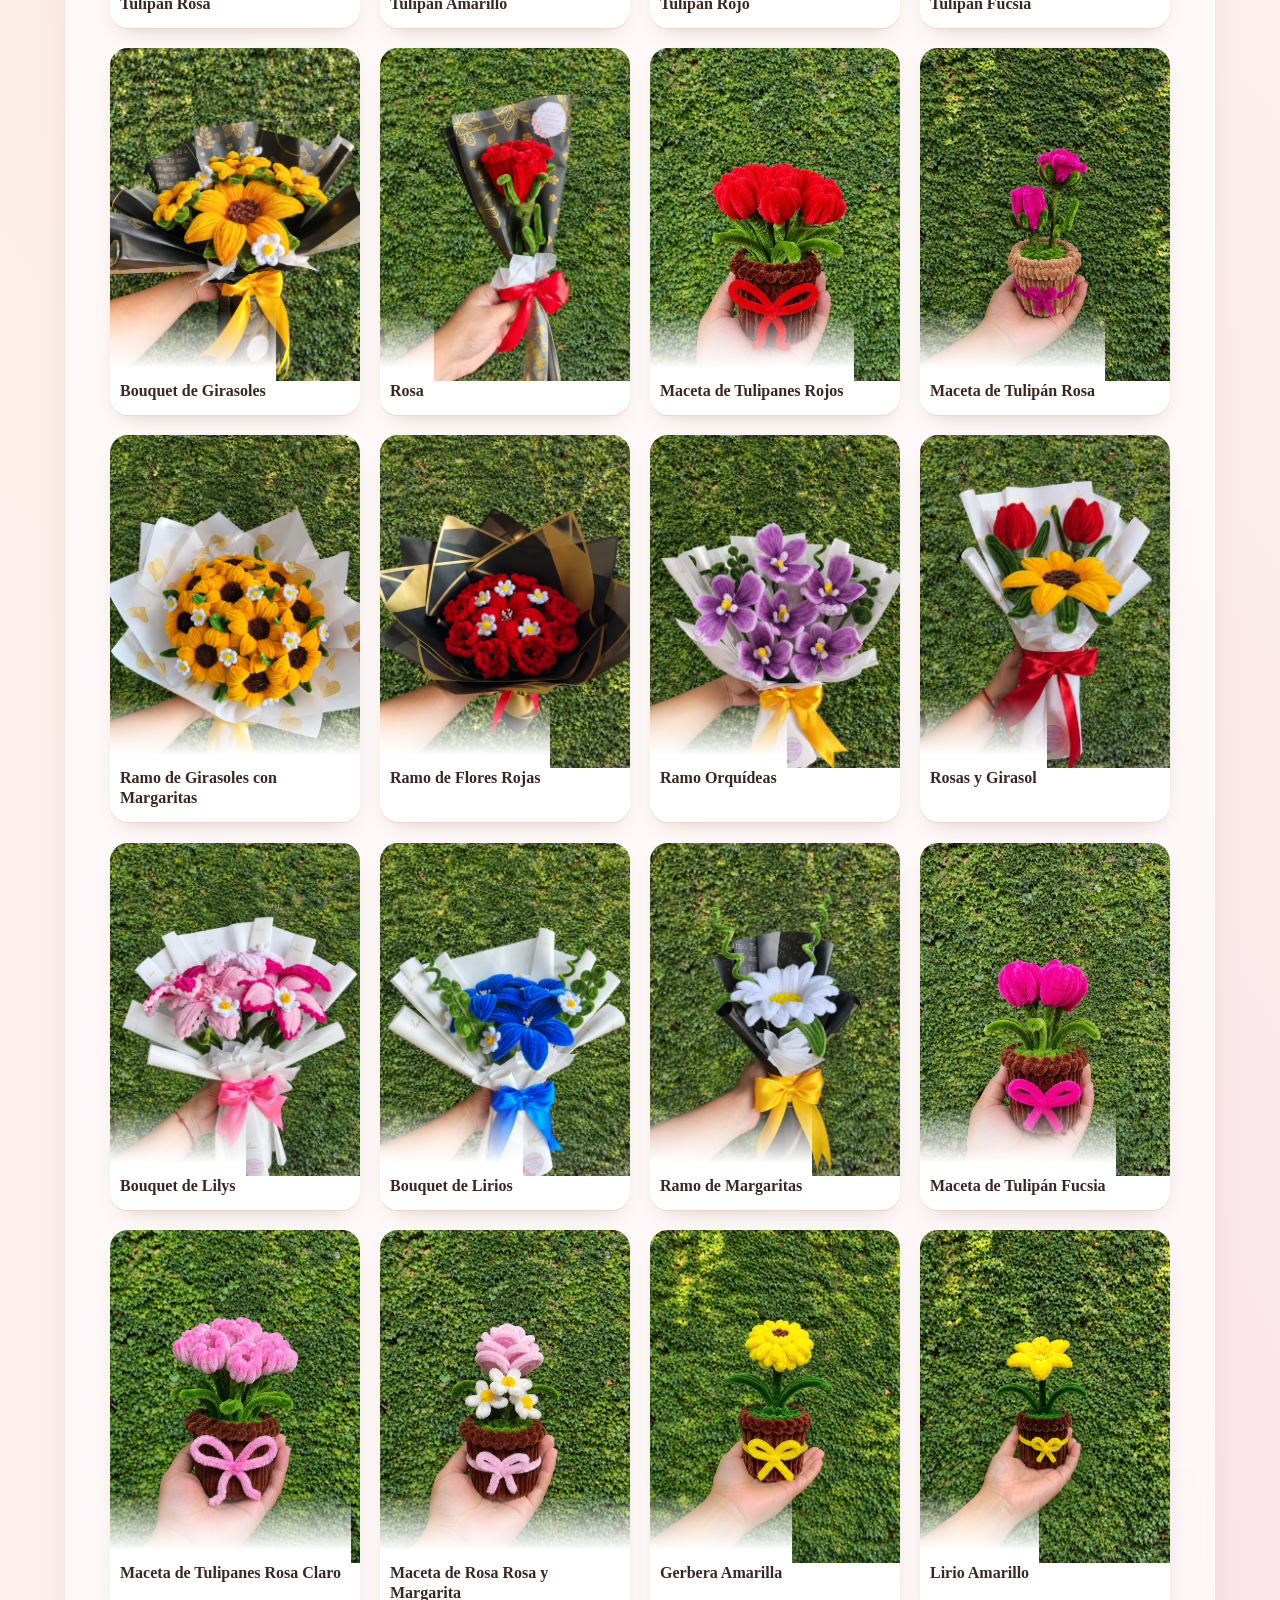
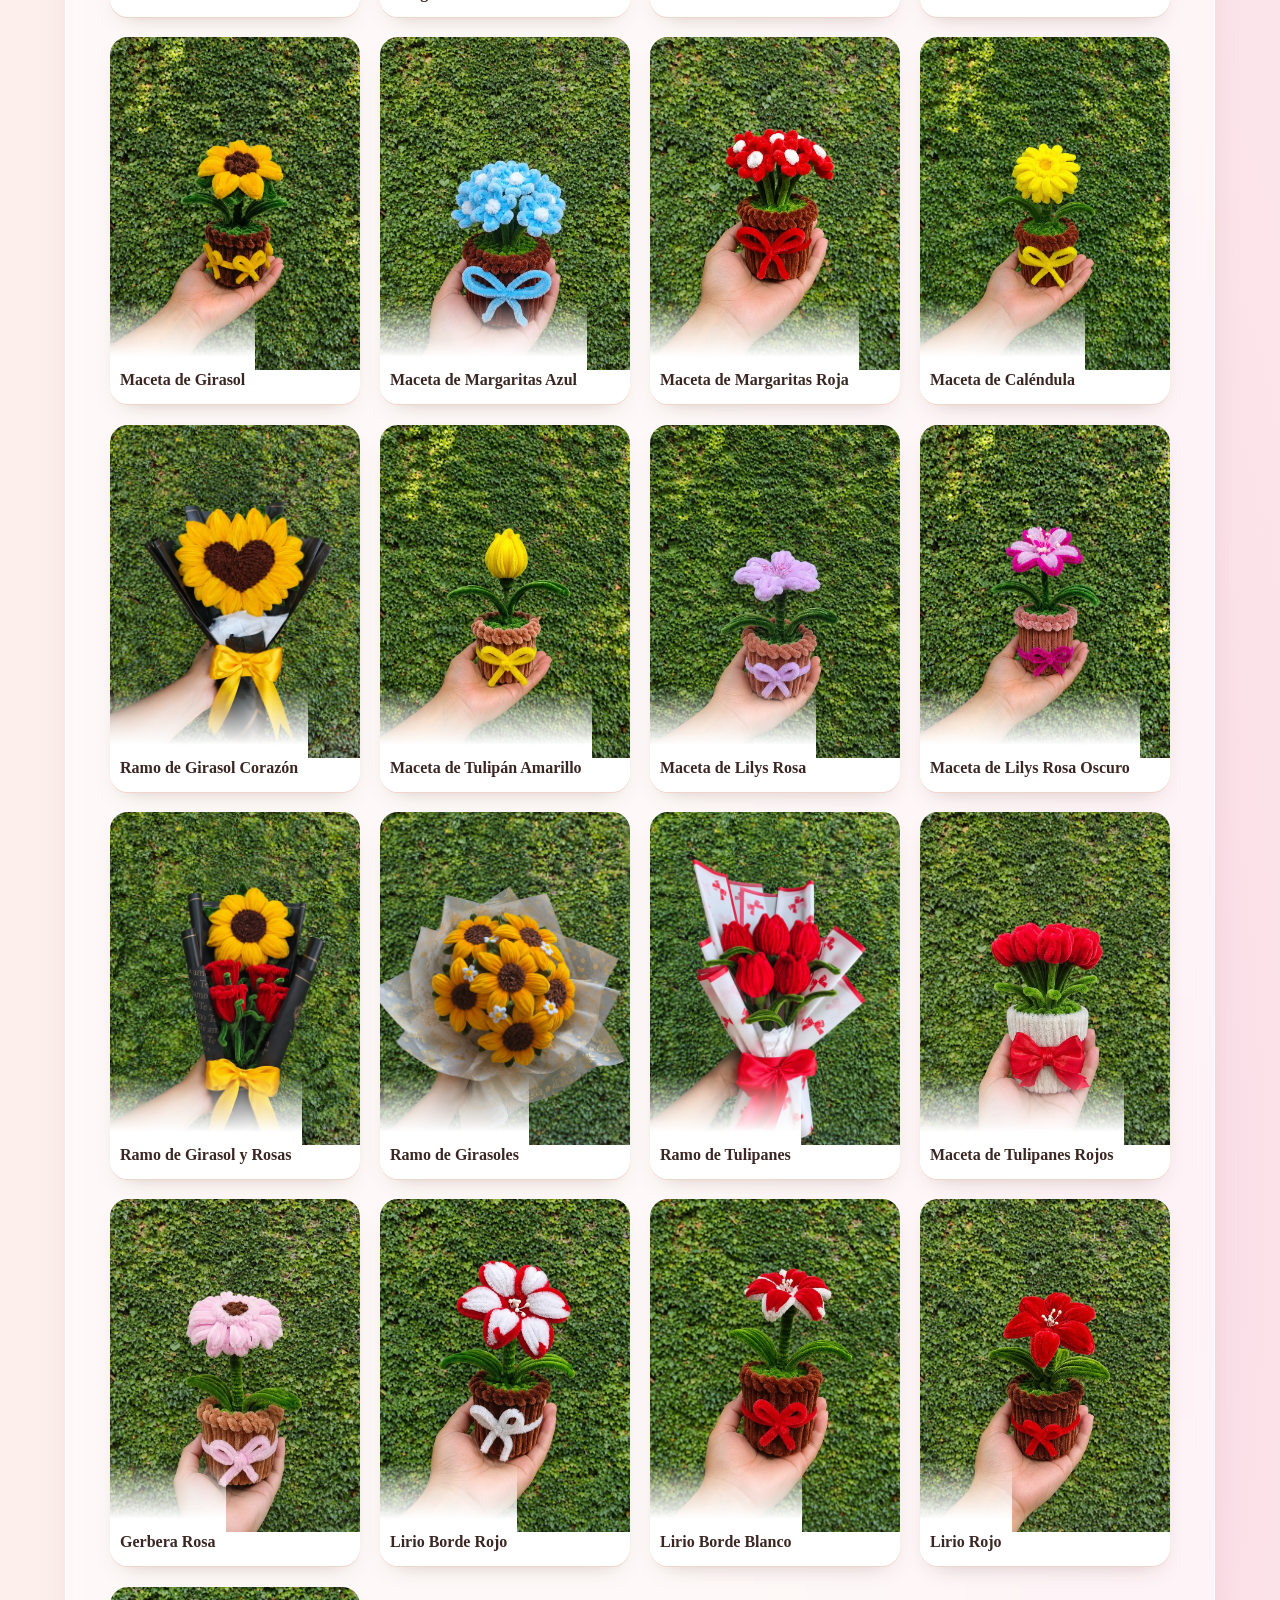
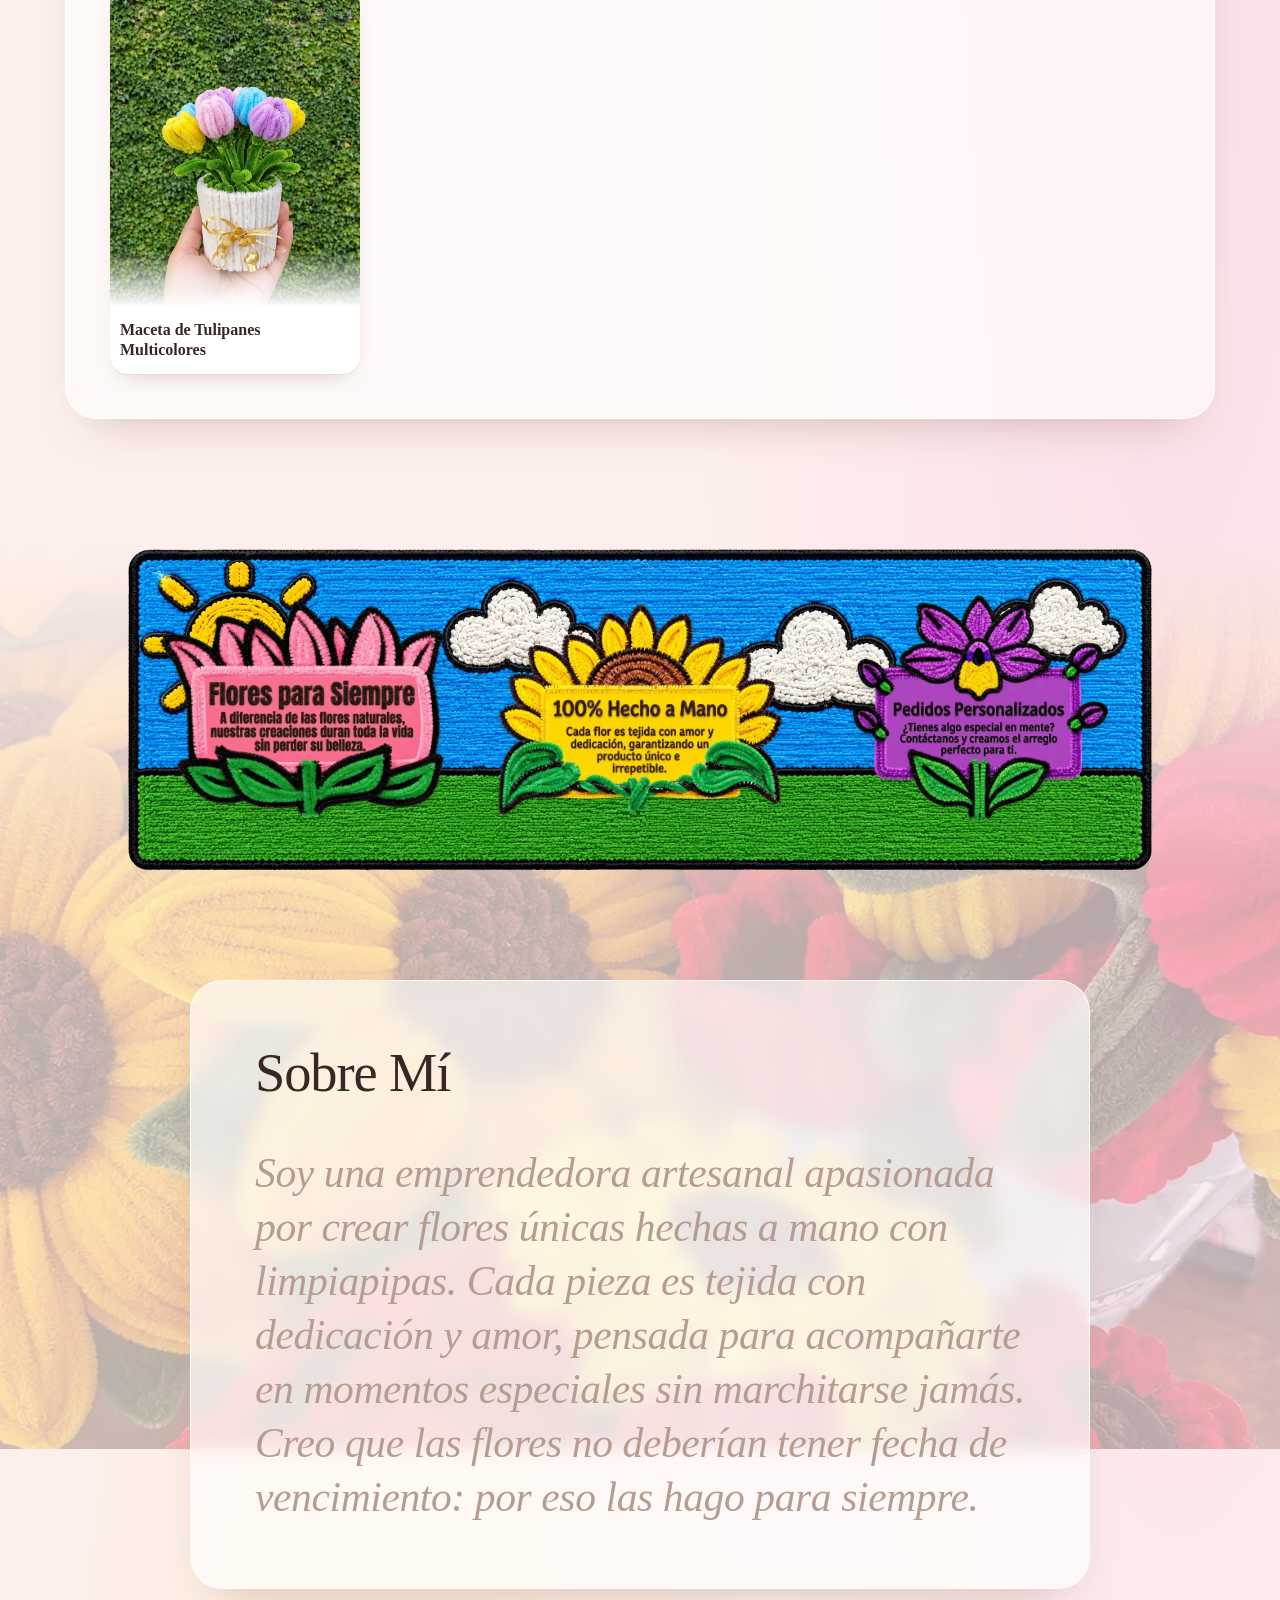
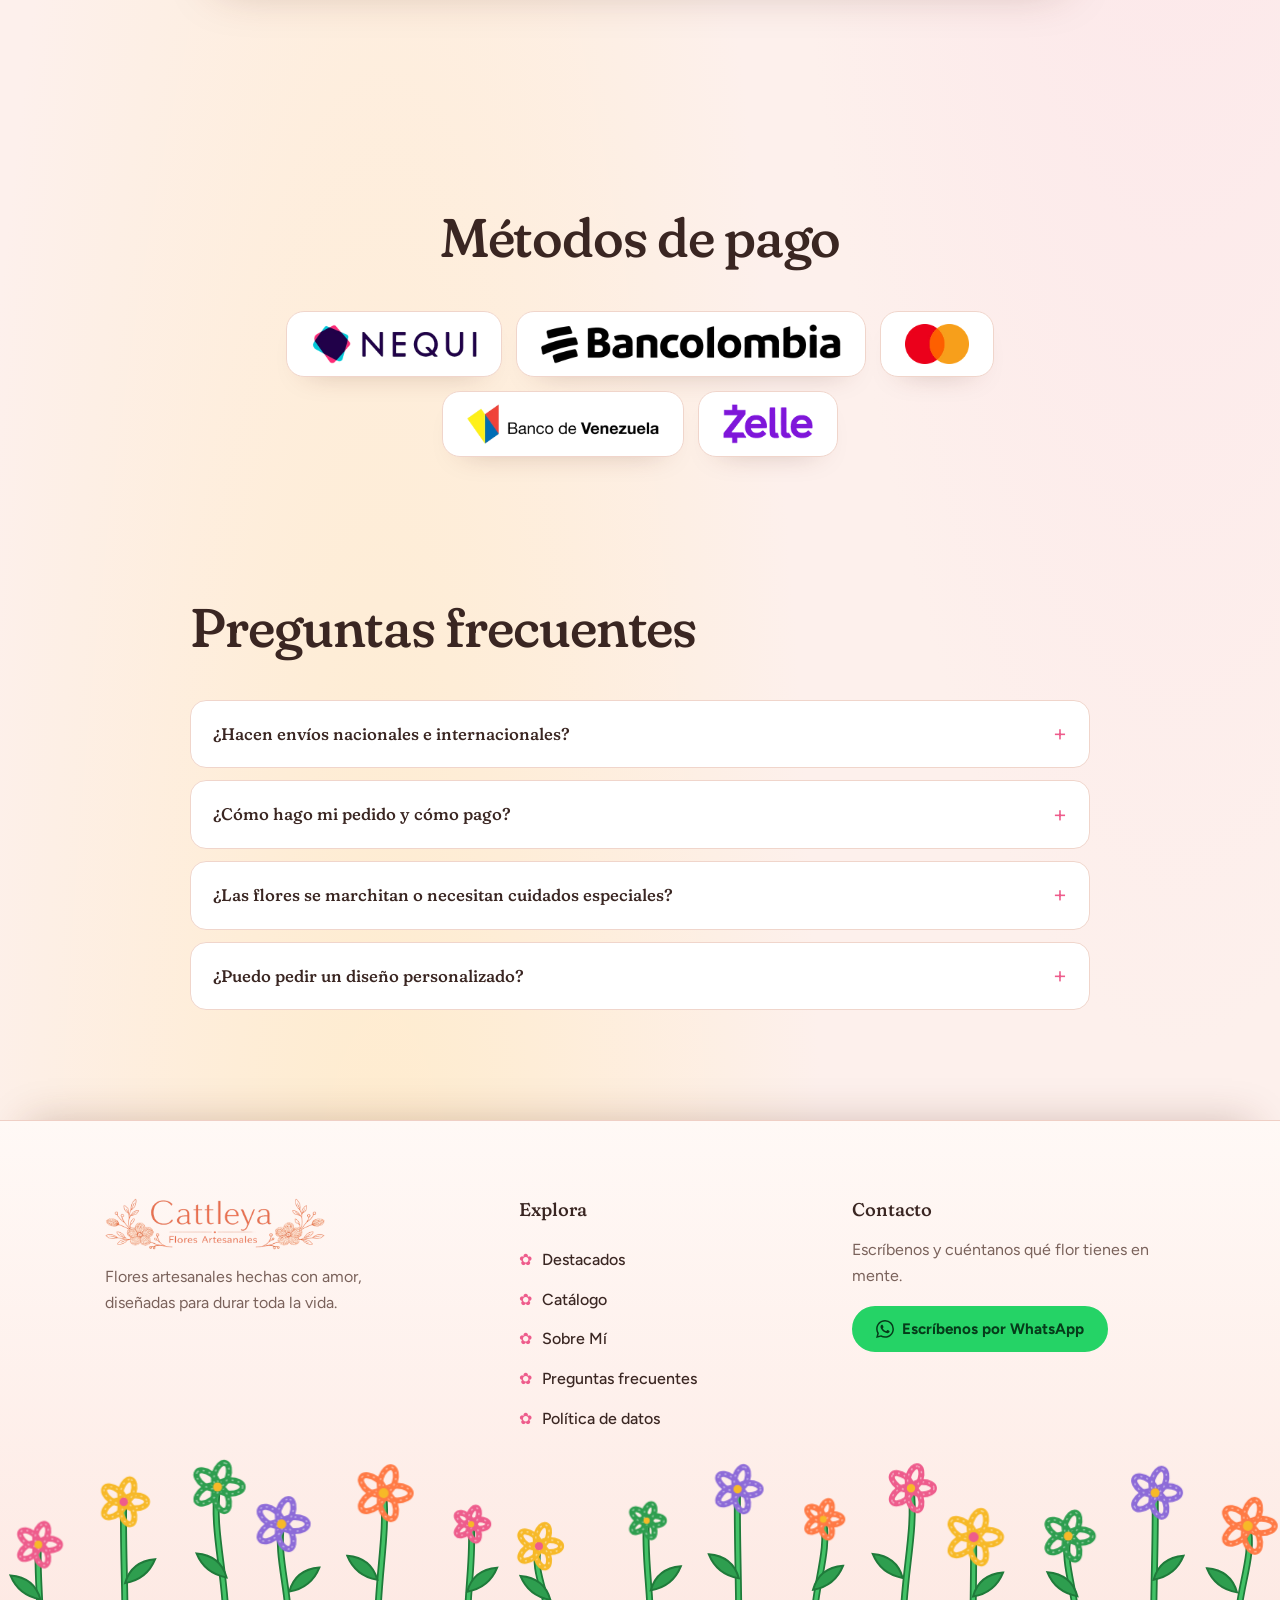
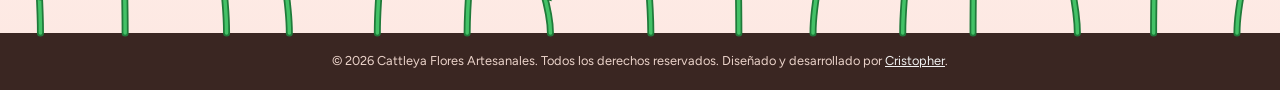
==== commit 5de0c19c: "Agregar etiqueta de verificación de Google Search Console" ====
--- a/index.html
+++ b/index.html
@@ -2,6 +2,7 @@
 <html lang="es">
 <head>
 <meta charset="UTF-8">
+<meta name="google-site-verification" content="pdd9u3HK-We7nA7NBmNcPMY0Dqu8EMYUeA1tG0pRRSI" />
 <!-- Google Analytics -->
 <script async src="https://www.googletagmanager.com/gtag/js?id=G-QS37ZQ0KGW"></script>
 <script src="js/analytics.js"></script>
--- a/css/style.css
+++ b/css/style.css
@@ -312,7 +312,5 @@
 #rvdlg{max-height:85vh;max-height:92dvh;overflow-y:auto;overscroll-behavior:contain}
 
 /* Skeleton de carga: una flor late en el centro mientras llega la foto (js/skeleton.js quita el efecto al cargar) */
-.card img:not(.ok),.acc img:not(.ok),.zm.cargando{background-color:#f7e6e3;background-image:url(../img/skeleton-flor.svg);background-repeat:no-repeat;background-position:center;background-size:26%;animation:skf 1.6s ease-in-out infinite}
-@keyframes skf{0%,100%{background-color:#f7e6e3;background-size:23%}50%{background-color:#f2d6d2;background-size:28%}}
+.card img:not(.ok),.acc img:not(.ok),.zm.cargando{background-color:#f7e6e3;background-image:url(../img/skeleton-flor.svg?v=4);background-repeat:no-repeat;background-position:center;background-size:42%}
 @media(max-width:700px){.zm.cargando{aspect-ratio:3/4;max-height:58vh}}
-@media(prefers-reduced-motion:reduce){.card img:not(.ok),.acc img:not(.ok),.zm.cargando{animation:none}}
